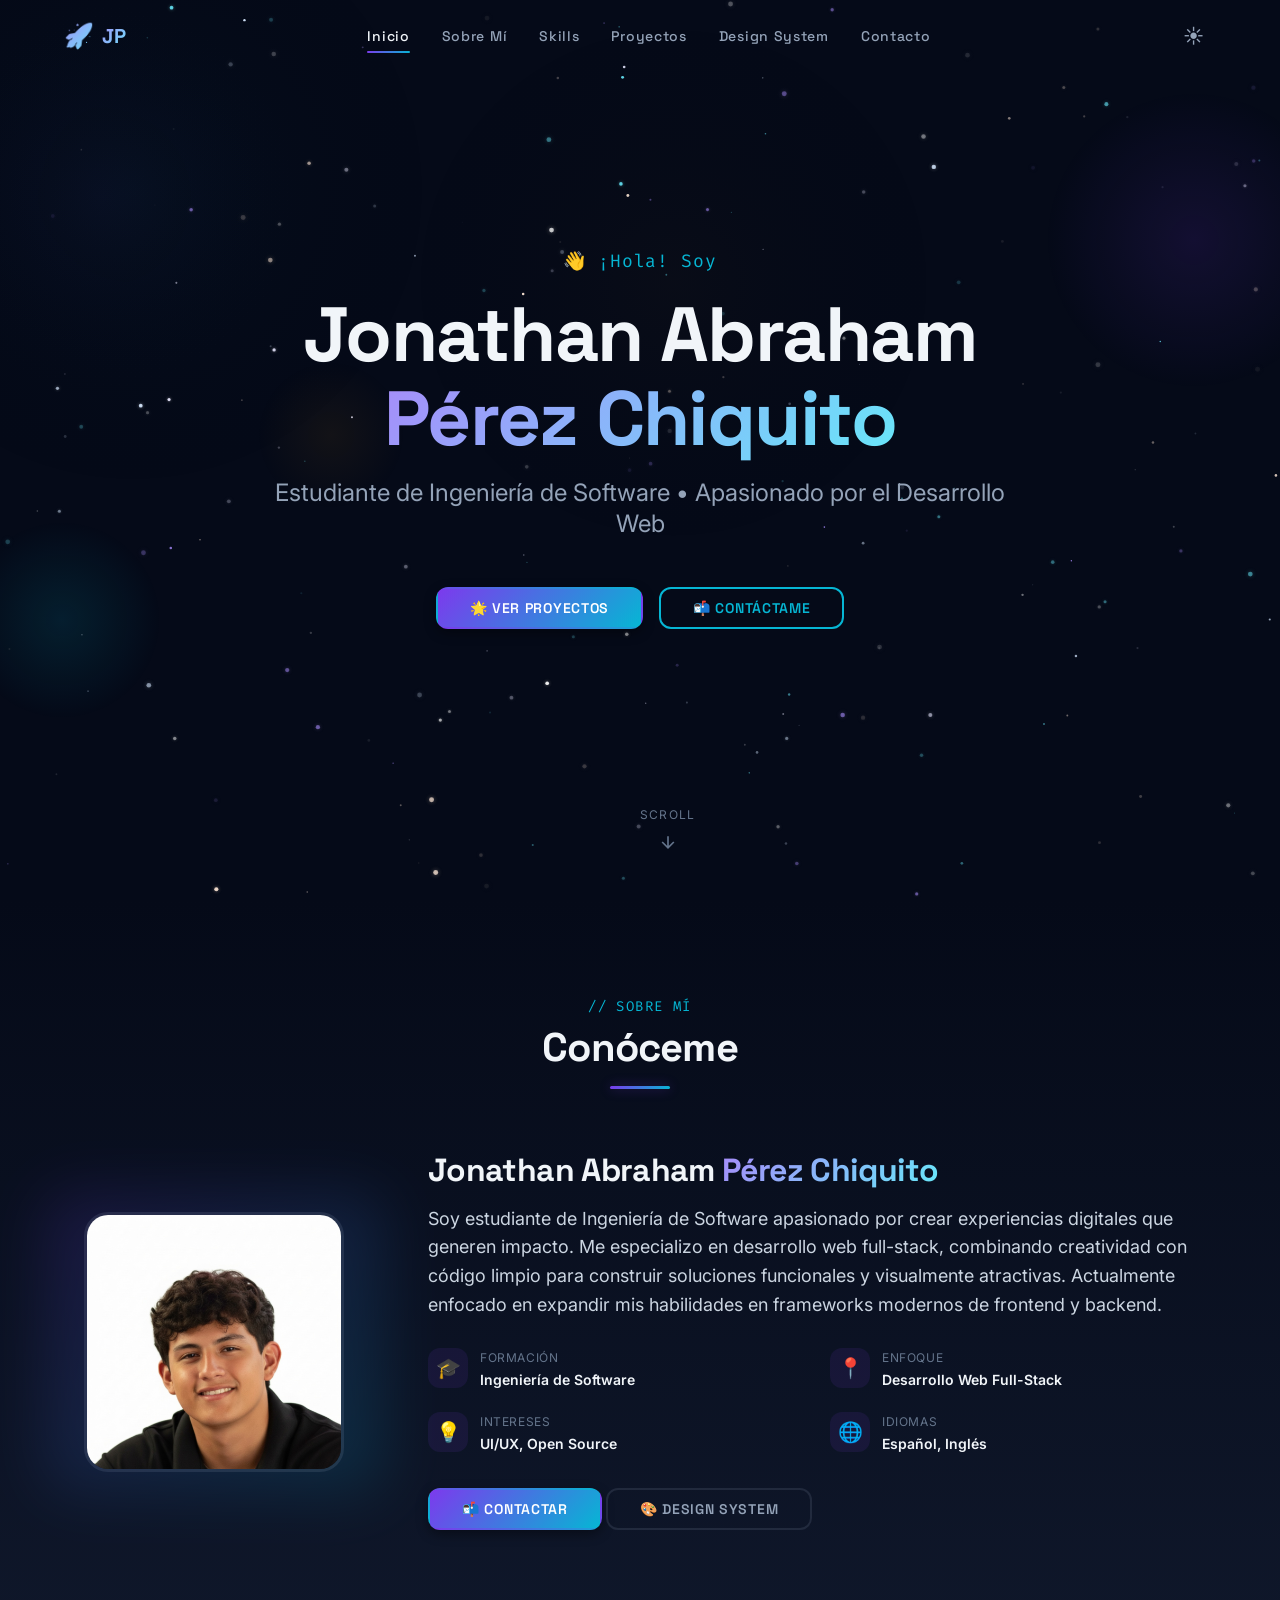
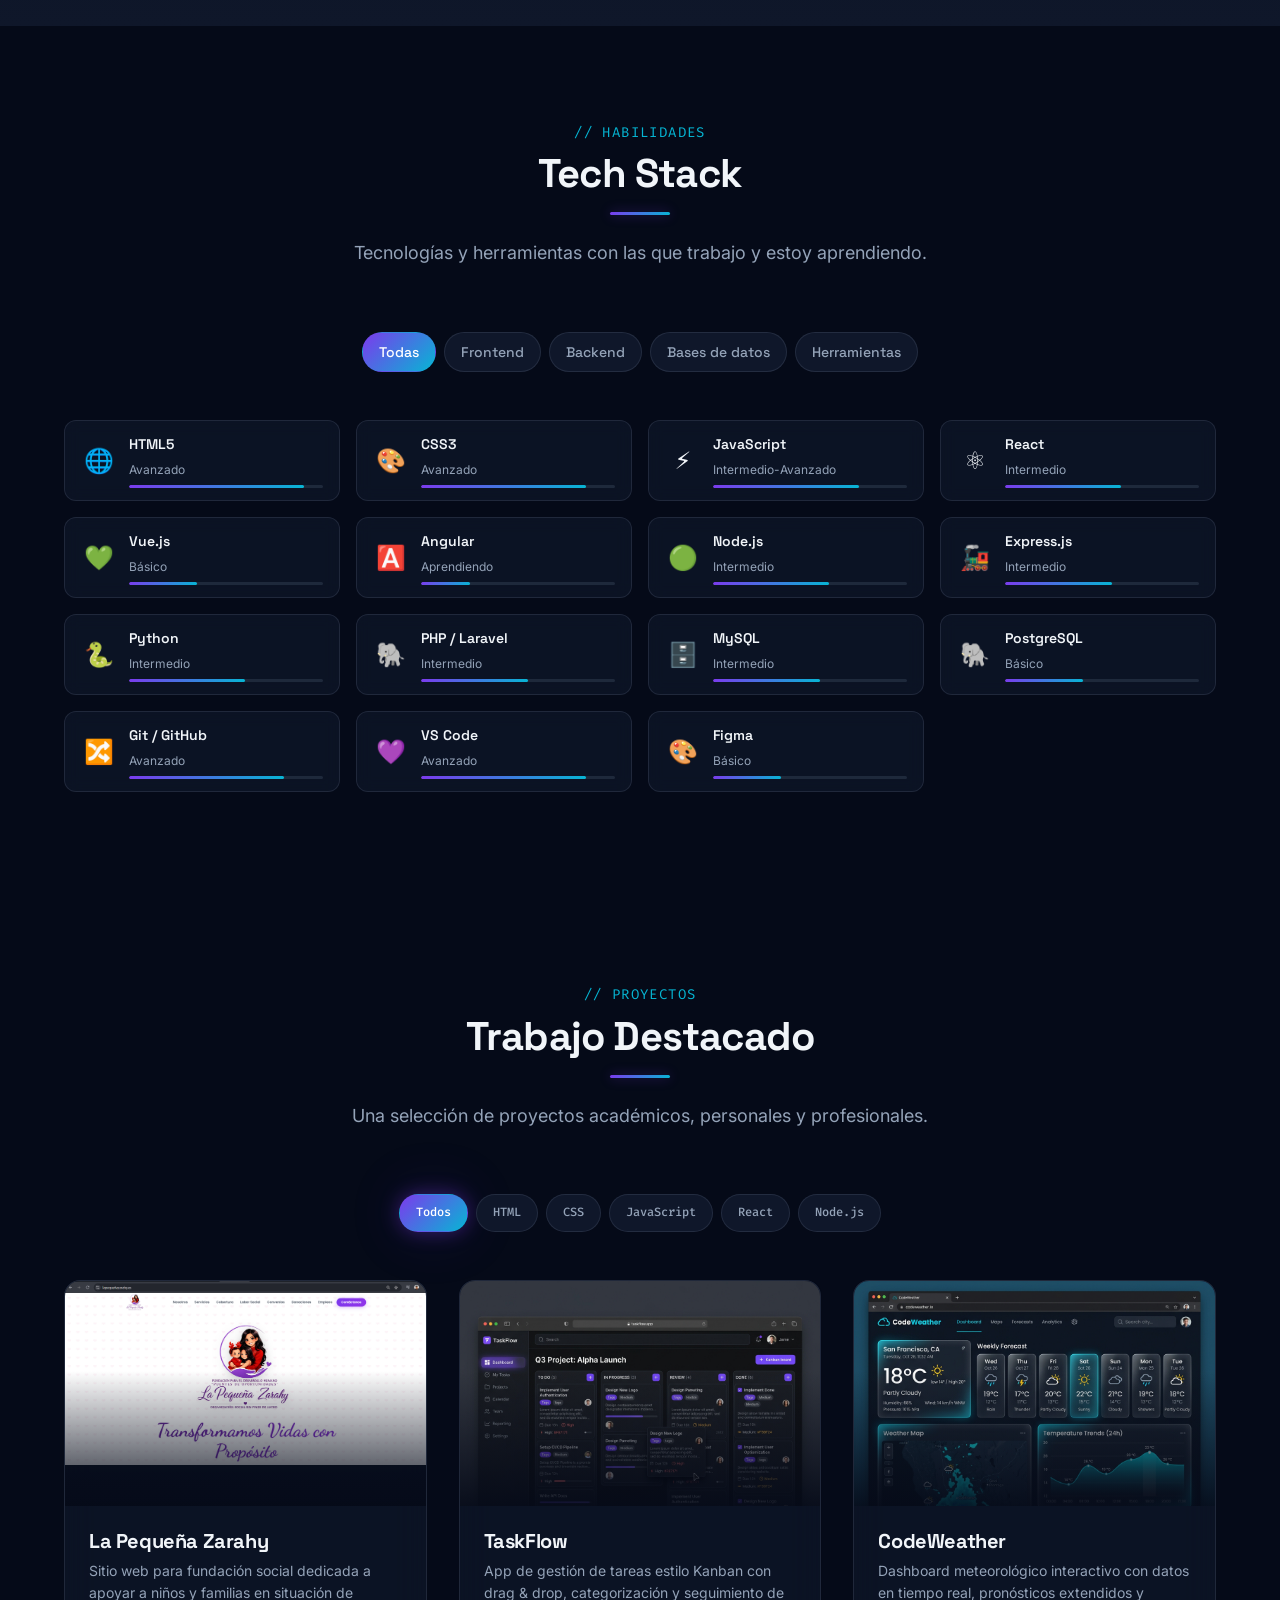
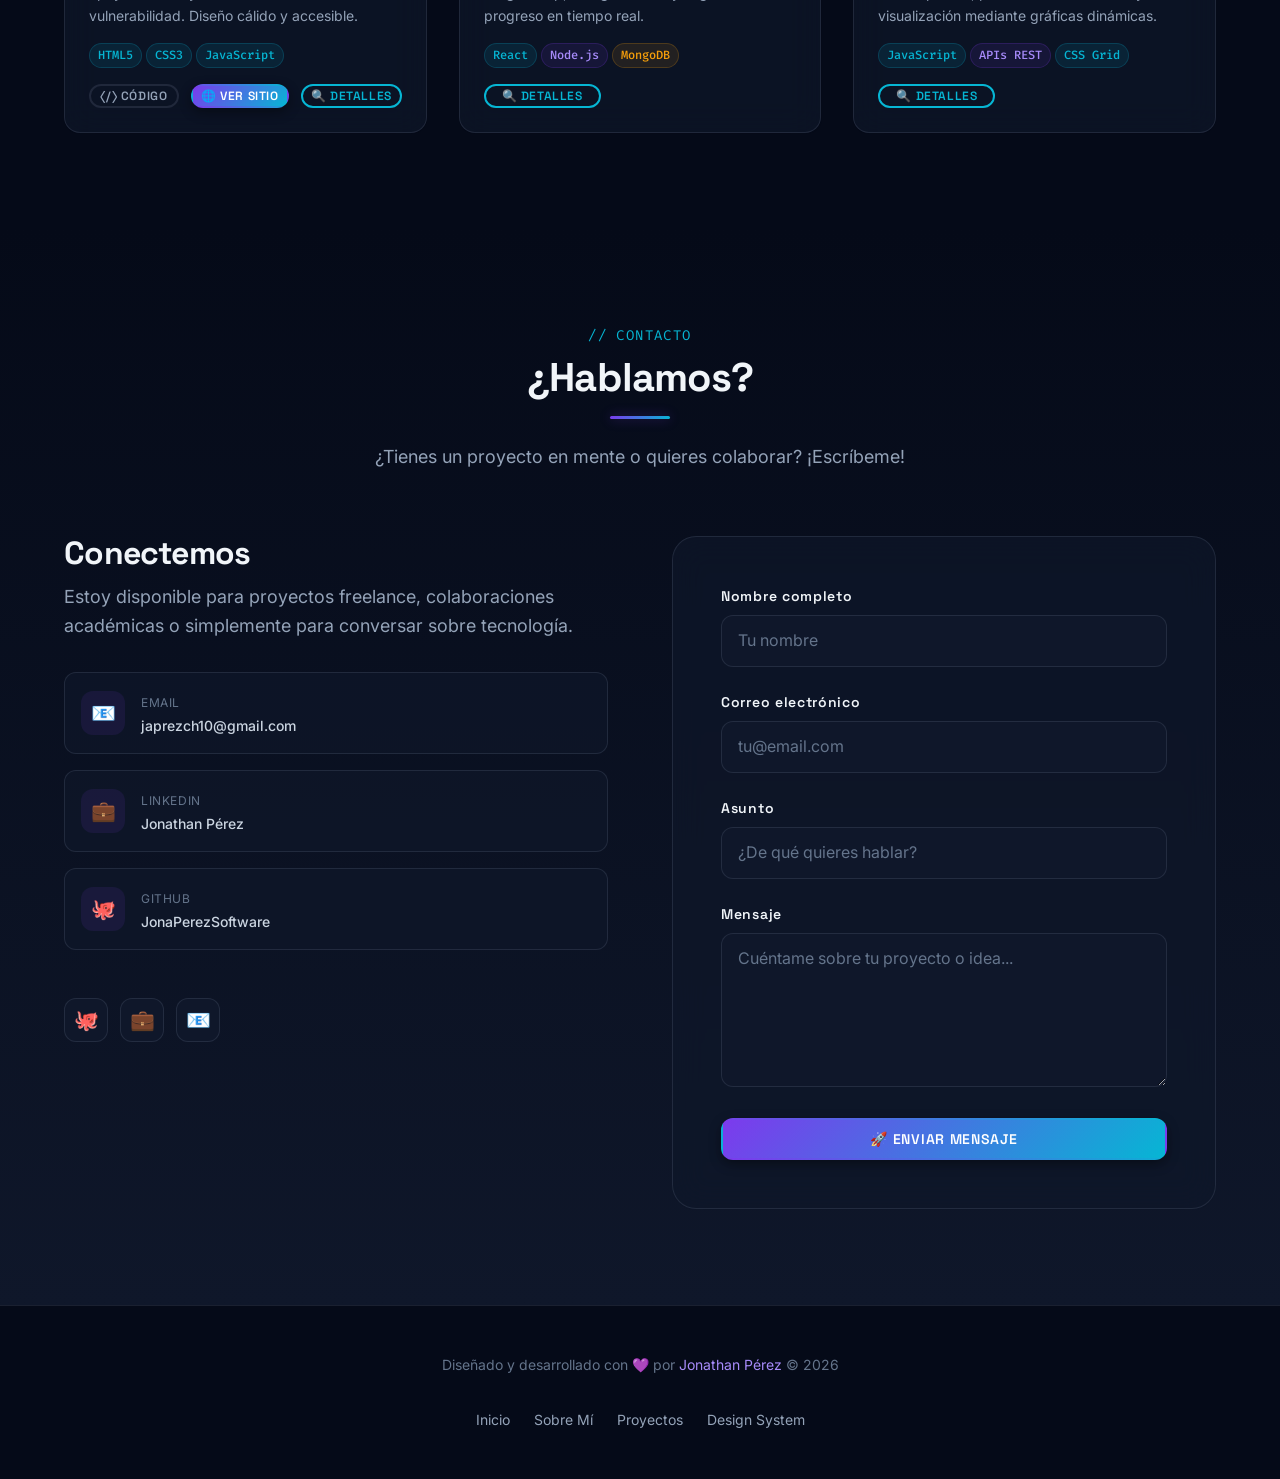
==== index.html @ 9bb1361e "Version 1.0" ====
<!DOCTYPE html>
<html lang="es" data-theme="dark">

<head>
  <meta charset="UTF-8">
  <meta name="viewport" content="width=device-width, initial-scale=1.0">
  <meta name="description"
    content="Portafolio de Jonathan Abraham Pérez Chiquito — Estudiante de Ingeniería de Software. Desarrollo web, proyectos y habilidades técnicas.">
  <meta name="author" content="Jonathan Abraham Pérez Chiquito">
  <meta name="theme-color" content="#050A18">

  <title>Jonathan Pérez | Portafolio — Software Engineering</title>

  <!-- Google Fonts -->
  <link rel="preconnect" href="https://fonts.googleapis.com">
  <link rel="preconnect" href="https://fonts.gstatic.com" crossorigin>
  <link
    href="https://fonts.googleapis.com/css2?family=Inter:wght@400;500;600;700&family=Space+Grotesk:wght@400;500;600;700&family=Fira+Code:wght@400;500&display=swap"
    rel="stylesheet">

  <!-- CSS -->
  <link rel="stylesheet" href="css/variables.css">
  <link rel="stylesheet" href="css/base.css">
  <link rel="stylesheet" href="css/layout.css">
  <link rel="stylesheet" href="css/components.css">
  <link rel="stylesheet" href="css/sections.css">
  <link rel="stylesheet" href="css/animations.css">
  <link rel="stylesheet" href="css/responsive.css">
</head>

<body>

  <!-- ═══════════════════════════════════════════
       STARFIELD CANVAS (Background)
       ═══════════════════════════════════════════ -->
  <canvas id="stars-canvas" aria-hidden="true"
    style="position:fixed;inset:0;z-index:-1;width:100%;height:100%;pointer-events:none;"></canvas>

  <!-- ═══════════════════════════════════════════
       NAVBAR
       ═══════════════════════════════════════════ -->
  <header class="navbar" id="navbar">
    <div class="navbar__container">
      <a href="#inicio" class="navbar__logo" aria-label="Inicio">
        <span class="navbar__logo-icon">🚀</span>
        <span>JP</span>
      </a>

      <nav aria-label="Navegación principal">
        <ul class="navbar__menu" id="nav-menu" role="menubar">
          <li role="none"><a href="#inicio" class="navbar__link active" role="menuitem">Inicio</a></li>
          <li role="none"><a href="#sobre-mi" class="navbar__link" role="menuitem">Sobre Mí</a></li>
          <li role="none"><a href="#habilidades" class="navbar__link" role="menuitem">Skills</a></li>
          <li role="none"><a href="#proyectos" class="navbar__link" role="menuitem">Proyectos</a></li>
          <li role="none"><a href="design-system.html" class="navbar__link" role="menuitem">Design System</a></li>
          <li role="none"><a href="#contacto" class="navbar__link" role="menuitem">Contacto</a></li>
        </ul>
      </nav>

      <div class="navbar__actions">
        <button class="navbar__theme-toggle" id="theme-toggle" aria-label="Cambiar tema">
          <span class="theme-icon">☀️</span>
        </button>
        <button class="navbar__hamburger" id="hamburger-btn" aria-label="Abrir menú" aria-expanded="false"
          aria-controls="nav-menu">
          <span class="navbar__hamburger-line"></span>
          <span class="navbar__hamburger-line"></span>
          <span class="navbar__hamburger-line"></span>
        </button>
      </div>
    </div>
    <!-- Mobile overlay -->
    <div class="navbar__overlay" id="nav-overlay" aria-hidden="true"></div>
  </header>

  <!-- ═══════════════════════════════════════════
       MAIN CONTENT
       ═══════════════════════════════════════════ -->
  <main>

    <!-- ──────────────────────────────────────────
         HERO / INICIO
         ────────────────────────────────────────── -->
    <section id="inicio" class="hero section">
      <!-- Floating particles -->
      <div class="hero__particles" aria-hidden="true">
        <div class="hero__particle hero__particle--1"></div>
        <div class="hero__particle hero__particle--2"></div>
        <div class="hero__particle hero__particle--3"></div>
      </div>

      <div class="hero__content">
        <p class="hero__greeting">👋 ¡Hola! Soy</p>
        <h1 class="hero__name">
          Jonathan Abraham<br>
          <span class="text-gradient">Pérez Chiquito</span>
        </h1>
        <p class="hero__title">Estudiante de Ingeniería de Software &bull; Apasionado por el Desarrollo Web</p>
        <div class="hero__cta">
          <a href="#proyectos" class="btn btn--primary">🌟 Ver Proyectos</a>
          <a href="#contacto" class="btn btn--secondary">📬 Contáctame</a>
        </div>
      </div>

      <div class="hero__scroll-indicator" aria-hidden="true">
        <span>Scroll</span>
        <svg viewBox="0 0 24 24" fill="none" stroke="currentColor" stroke-width="2">
          <path d="M12 5v14M5 12l7 7 7-7" />
        </svg>
      </div>
    </section>

    <!-- ──────────────────────────────────────────
         SOBRE MÍ
         ────────────────────────────────────────── -->
    <section id="sobre-mi" class="section about">
      <div class="container">
        <div class="section__header animate-on-scroll">
          <span class="section__subtitle">// Sobre Mí</span>
          <h2 class="section__title">Conóceme</h2>
          <div class="section__divider"></div>
        </div>

        <div class="about__grid">
          <div class="about__avatar-wrapper animate-on-scroll animate-left">
            <div class="about__avatar-glow" aria-hidden="true"></div>
            <figure>
              <img src="assets/images/avatar.jpg" alt="Fotografía de Jonathan Abraham Pérez Chiquito"
                class="about__avatar" width="260" height="260" loading="lazy">
            </figure>
          </div>

          <div class="about__text animate-on-scroll animate-right">
            <h3>Jonathan Abraham <span class="text-gradient">Pérez Chiquito</span></h3>
            <p class="about__bio">
              Soy estudiante de Ingeniería de Software apasionado por crear experiencias digitales que generen impacto.
              Me especializo en desarrollo web full-stack, combinando creatividad con código limpio para construir
              soluciones funcionales y visualmente atractivas.
              Actualmente enfocado en expandir mis habilidades en frameworks modernos de frontend y backend.
            </p>

            <div class="about__details">
              <div class="about__detail">
                <div class="about__detail-icon" aria-hidden="true">🎓</div>
                <div>
                  <span class="about__detail-label">Formación</span>
                  <p class="about__detail-value">Ingeniería de Software</p>
                </div>
              </div>
              <div class="about__detail">
                <div class="about__detail-icon" aria-hidden="true">📍</div>
                <div>
                  <span class="about__detail-label">Enfoque</span>
                  <p class="about__detail-value">Desarrollo Web Full-Stack</p>
                </div>
              </div>
              <div class="about__detail">
                <div class="about__detail-icon" aria-hidden="true">💡</div>
                <div>
                  <span class="about__detail-label">Intereses</span>
                  <p class="about__detail-value">UI/UX, Open Source</p>
                </div>
              </div>
              <div class="about__detail">
                <div class="about__detail-icon" aria-hidden="true">🌐</div>
                <div>
                  <span class="about__detail-label">Idiomas</span>
                  <p class="about__detail-value">Español, Inglés</p>
                </div>
              </div>
            </div>

            <div class="about__cta">
              <a href="#contacto" class="btn btn--primary">📬 Contactar</a>
              <a href="design-system.html" class="btn btn--ghost">🎨 Design System</a>
            </div>
          </div>
        </div>
      </div>
    </section>

    <!-- ──────────────────────────────────────────
         HABILIDADES / SKILLS
         ────────────────────────────────────────── -->
    <section id="habilidades" class="section">
      <div class="container">
        <div class="section__header animate-on-scroll">
          <span class="section__subtitle">// Habilidades</span>
          <h2 class="section__title">Tech Stack</h2>
          <div class="section__divider"></div>
          <p class="section__description">Tecnologías y herramientas con las que trabajo y estoy aprendiendo.</p>
        </div>

        <!-- Category filters -->
        <div class="skills__categories animate-on-scroll" role="tablist" aria-label="Filtrar habilidades por categoría">
          <button class="skills__category-btn active" data-category="all" role="tab" aria-selected="true">Todas</button>
          <button class="skills__category-btn" data-category="frontend" role="tab"
            aria-selected="false">Frontend</button>
          <button class="skills__category-btn" data-category="backend" role="tab" aria-selected="false">Backend</button>
          <button class="skills__category-btn" data-category="database" role="tab" aria-selected="false">Bases de
            datos</button>
          <button class="skills__category-btn" data-category="tools" role="tab"
            aria-selected="false">Herramientas</button>
        </div>

        <div class="skills__grid stagger-children" id="skills-grid">
          <!-- Frontend -->
          <div class="skill-badge animate-on-scroll" data-category="frontend">
            <div class="skill-badge__icon" aria-hidden="true">🌐</div>
            <div class="skill-badge__info">
              <p class="skill-badge__name">HTML5</p>
              <span class="skill-badge__level">Avanzado</span>
              <div class="skill-badge__bar">
                <div class="skill-badge__bar-fill" data-level="90"></div>
              </div>
            </div>
          </div>

          <div class="skill-badge animate-on-scroll" data-category="frontend">
            <div class="skill-badge__icon" aria-hidden="true">🎨</div>
            <div class="skill-badge__info">
              <p class="skill-badge__name">CSS3</p>
              <span class="skill-badge__level">Avanzado</span>
              <div class="skill-badge__bar">
                <div class="skill-badge__bar-fill" data-level="85"></div>
              </div>
            </div>
          </div>

          <div class="skill-badge animate-on-scroll" data-category="frontend">
            <div class="skill-badge__icon" aria-hidden="true">⚡</div>
            <div class="skill-badge__info">
              <p class="skill-badge__name">JavaScript</p>
              <span class="skill-badge__level">Intermedio-Avanzado</span>
              <div class="skill-badge__bar">
                <div class="skill-badge__bar-fill" data-level="75"></div>
              </div>
            </div>
          </div>

          <div class="skill-badge animate-on-scroll" data-category="frontend">
            <div class="skill-badge__icon" aria-hidden="true">⚛️</div>
            <div class="skill-badge__info">
              <p class="skill-badge__name">React</p>
              <span class="skill-badge__level">Intermedio</span>
              <div class="skill-badge__bar">
                <div class="skill-badge__bar-fill" data-level="60"></div>
              </div>
            </div>
          </div>

          <div class="skill-badge animate-on-scroll" data-category="frontend">
            <div class="skill-badge__icon" aria-hidden="true">💚</div>
            <div class="skill-badge__info">
              <p class="skill-badge__name">Vue.js</p>
              <span class="skill-badge__level">Básico</span>
              <div class="skill-badge__bar">
                <div class="skill-badge__bar-fill" data-level="35"></div>
              </div>
            </div>
          </div>

          <div class="skill-badge animate-on-scroll" data-category="frontend">
            <div class="skill-badge__icon" aria-hidden="true">🅰️</div>
            <div class="skill-badge__info">
              <p class="skill-badge__name">Angular</p>
              <span class="skill-badge__level">Aprendiendo</span>
              <div class="skill-badge__bar">
                <div class="skill-badge__bar-fill" data-level="25"></div>
              </div>
            </div>
          </div>

          <!-- Backend -->
          <div class="skill-badge animate-on-scroll" data-category="backend">
            <div class="skill-badge__icon" aria-hidden="true">🟢</div>
            <div class="skill-badge__info">
              <p class="skill-badge__name">Node.js</p>
              <span class="skill-badge__level">Intermedio</span>
              <div class="skill-badge__bar">
                <div class="skill-badge__bar-fill" data-level="60"></div>
              </div>
            </div>
          </div>

          <div class="skill-badge animate-on-scroll" data-category="backend">
            <div class="skill-badge__icon" aria-hidden="true">🚂</div>
            <div class="skill-badge__info">
              <p class="skill-badge__name">Express.js</p>
              <span class="skill-badge__level">Intermedio</span>
              <div class="skill-badge__bar">
                <div class="skill-badge__bar-fill" data-level="55"></div>
              </div>
            </div>
          </div>

          <div class="skill-badge animate-on-scroll" data-category="backend">
            <div class="skill-badge__icon" aria-hidden="true">🐍</div>
            <div class="skill-badge__info">
              <p class="skill-badge__name">Python</p>
              <span class="skill-badge__level">Intermedio</span>
              <div class="skill-badge__bar">
                <div class="skill-badge__bar-fill" data-level="60"></div>
              </div>
            </div>
          </div>

          <div class="skill-badge animate-on-scroll" data-category="backend">
            <div class="skill-badge__icon" aria-hidden="true">🐘</div>
            <div class="skill-badge__info">
              <p class="skill-badge__name">PHP / Laravel</p>
              <span class="skill-badge__level">Intermedio</span>
              <div class="skill-badge__bar">
                <div class="skill-badge__bar-fill" data-level="55"></div>
              </div>
            </div>
          </div>

          <!-- Bases de datos -->
          <div class="skill-badge animate-on-scroll" data-category="database">
            <div class="skill-badge__icon" aria-hidden="true">🗄️</div>
            <div class="skill-badge__info">
              <p class="skill-badge__name">MySQL</p>
              <span class="skill-badge__level">Intermedio</span>
              <div class="skill-badge__bar">
                <div class="skill-badge__bar-fill" data-level="55"></div>
              </div>
            </div>
          </div>

          <div class="skill-badge animate-on-scroll" data-category="database">
            <div class="skill-badge__icon" aria-hidden="true">🐘</div>
            <div class="skill-badge__info">
              <p class="skill-badge__name">PostgreSQL</p>
              <span class="skill-badge__level">Básico</span>
              <div class="skill-badge__bar">
                <div class="skill-badge__bar-fill" data-level="40"></div>
              </div>
            </div>
          </div>

          <!-- Herramientas -->
          <div class="skill-badge animate-on-scroll" data-category="tools">
            <div class="skill-badge__icon" aria-hidden="true">🔀</div>
            <div class="skill-badge__info">
              <p class="skill-badge__name">Git / GitHub</p>
              <span class="skill-badge__level">Avanzado</span>
              <div class="skill-badge__bar">
                <div class="skill-badge__bar-fill" data-level="80"></div>
              </div>
            </div>
          </div>

          <div class="skill-badge animate-on-scroll" data-category="tools">
            <div class="skill-badge__icon" aria-hidden="true">💜</div>
            <div class="skill-badge__info">
              <p class="skill-badge__name">VS Code</p>
              <span class="skill-badge__level">Avanzado</span>
              <div class="skill-badge__bar">
                <div class="skill-badge__bar-fill" data-level="85"></div>
              </div>
            </div>
          </div>

          <div class="skill-badge animate-on-scroll" data-category="tools">
            <div class="skill-badge__icon" aria-hidden="true">🎨</div>
            <div class="skill-badge__info">
              <p class="skill-badge__name">Figma</p>
              <span class="skill-badge__level">Básico</span>
              <div class="skill-badge__bar">
                <div class="skill-badge__bar-fill" data-level="35"></div>
              </div>
            </div>
          </div>
        </div>
      </div>
    </section>

    <!-- ──────────────────────────────────────────
         PROYECTOS
         ────────────────────────────────────────── -->
    <section id="proyectos" class="section">
      <div class="container">
        <div class="section__header animate-on-scroll">
          <span class="section__subtitle">// Proyectos</span>
          <h2 class="section__title">Trabajo Destacado</h2>
          <div class="section__divider"></div>
          <p class="section__description">Una selección de proyectos académicos, personales y profesionales.</p>
        </div>

        <!-- Filter bar -->
        <div class="filter-bar animate-on-scroll" role="toolbar" aria-label="Filtrar proyectos">
          <button class="filter-btn active" data-filter="all">Todos</button>
          <button class="filter-btn" data-filter="html">HTML</button>
          <button class="filter-btn" data-filter="css">CSS</button>
          <button class="filter-btn" data-filter="javascript">JavaScript</button>
          <button class="filter-btn" data-filter="react">React</button>
          <button class="filter-btn" data-filter="node">Node.js</button>
        </div>

        <!-- Projects Grid -->
        <div class="projects__grid">

          <!-- Project 1: La Pequeña Zarahy -->
          <article class="card card-project animate-on-scroll" data-technologies="html,css,javascript">
            <div class="card-project__image-wrapper">
              <figure>
                <img src="assets/images/project-zarahy.png"
                  alt="Captura del sitio web La Pequeña Zarahy, fundación social" class="card-project__image"
                  loading="lazy" width="600" height="375">
                <div class="card-project__overlay" aria-hidden="true"></div>
              </figure>
            </div>
            <div class="card-project__body">
              <h3 class="card-project__title">La Pequeña Zarahy</h3>
              <p class="card-project__description">Sitio web para fundación social dedicada a apoyar a niños y familias
                en situación de vulnerabilidad. Diseño cálido y accesible.</p>
              <div class="card-project__tags">
                <span class="tag">HTML5</span>
                <span class="tag">CSS3</span>
                <span class="tag">JavaScript</span>
              </div>
              <div class="card-project__actions">
                <a href="https://github.com/JonaPerezSoftware/la-pequena-zarahy" target="_blank"
                  rel="noopener noreferrer" class="btn btn--ghost btn--sm">⟨/⟩ Código</a>
                <a href="https://xn--lapequeazarahy-wnb.es/" target="_blank" rel="noopener noreferrer"
                  class="btn btn--primary btn--sm">🌐 Ver Sitio</a>
                <button class="btn btn--secondary btn--sm" data-modal-trigger="zarahy">🔍 Detalles</button>
              </div>
            </div>
          </article>

          <!-- Project 2: TaskFlow -->
          <article class="card card-project animate-on-scroll" data-technologies="react,node,javascript,css">
            <div class="card-project__image-wrapper">
              <figure>
                <img src="assets/images/project-taskflow.png"
                  alt="Captura de la aplicación TaskFlow, gestor de tareas tipo Kanban" class="card-project__image"
                  loading="lazy" width="600" height="375">
                <div class="card-project__overlay" aria-hidden="true"></div>
              </figure>
            </div>
            <div class="card-project__body">
              <h3 class="card-project__title">TaskFlow</h3>
              <p class="card-project__description">App de gestión de tareas estilo Kanban con drag & drop,
                categorización y seguimiento de progreso en tiempo real.</p>
              <div class="card-project__tags">
                <span class="tag">React</span>
                <span class="tag tag--primary">Node.js</span>
                <span class="tag tag--accent">MongoDB</span>
              </div>
              <div class="card-project__actions">
                <button class="btn btn--secondary btn--sm" data-modal-trigger="taskflow">🔍 Detalles</button>
              </div>
            </div>
          </article>

          <!-- Project 3: CodeWeather -->
          <article class="card card-project animate-on-scroll" data-technologies="javascript,css">
            <div class="card-project__image-wrapper">
              <figure>
                <img src="assets/images/project-codeweather.png"
                  alt="Captura de CodeWeather, dashboard meteorológico interactivo" class="card-project__image"
                  loading="lazy" width="600" height="375">
                <div class="card-project__overlay" aria-hidden="true"></div>
              </figure>
            </div>
            <div class="card-project__body">
              <h3 class="card-project__title">CodeWeather</h3>
              <p class="card-project__description">Dashboard meteorológico interactivo con datos en tiempo real,
                pronósticos extendidos y visualización mediante gráficas dinámicas.</p>
              <div class="card-project__tags">
                <span class="tag">JavaScript</span>
                <span class="tag tag--primary">APIs REST</span>
                <span class="tag">CSS Grid</span>
              </div>
              <div class="card-project__actions">
                <button class="btn btn--secondary btn--sm" data-modal-trigger="codeweather">🔍 Detalles</button>
              </div>
            </div>
          </article>

        </div>
      </div>
    </section>

    <!-- ──────────────────────────────────────────
         CONTACTO
         ────────────────────────────────────────── -->
    <section id="contacto" class="section contact">
      <div class="container">
        <div class="section__header animate-on-scroll">
          <span class="section__subtitle">// Contacto</span>
          <h2 class="section__title">¿Hablamos?</h2>
          <div class="section__divider"></div>
          <p class="section__description">¿Tienes un proyecto en mente o quieres colaborar? ¡Escríbeme!</p>
        </div>

        <div class="contact__grid">
          <!-- Contact Info -->
          <aside class="contact__info animate-on-scroll animate-left">
            <div>
              <h3>Conectemos</h3>
              <p class="contact__info-text">
                Estoy disponible para proyectos freelance, colaboraciones académicas o simplemente para conversar sobre
                tecnología.
              </p>
            </div>

            <div class="contact__methods">
              <a href="mailto:japrezch10@gmail.com" class="contact__method">
                <div class="contact__method-icon" aria-hidden="true">📧</div>
                <div>
                  <span class="contact__method-label">Email</span>
                  <p class="contact__method-value">japrezch10@gmail.com</p>
                </div>
              </a>

              <a href="https://www.linkedin.com/in/jonathan-p%C3%A9rez-7415aa2b0" target="_blank"
                rel="noopener noreferrer" class="contact__method">
                <div class="contact__method-icon" aria-hidden="true">💼</div>
                <div>
                  <span class="contact__method-label">LinkedIn</span>
                  <p class="contact__method-value">Jonathan Pérez</p>
                </div>
              </a>

              <a href="https://github.com/JonaPerezSoftware" target="_blank" rel="noopener noreferrer"
                class="contact__method">
                <div class="contact__method-icon" aria-hidden="true">🐙</div>
                <div>
                  <span class="contact__method-label">GitHub</span>
                  <p class="contact__method-value">JonaPerezSoftware</p>
                </div>
              </a>
            </div>

            <div class="contact__socials">
              <a href="https://github.com/JonaPerezSoftware" target="_blank" rel="noopener noreferrer"
                class="contact__social-link" aria-label="GitHub">🐙</a>
              <a href="https://www.linkedin.com/in/jonathan-p%C3%A9rez-7415aa2b0" target="_blank"
                rel="noopener noreferrer" class="contact__social-link" aria-label="LinkedIn">💼</a>
              <a href="mailto:japrezch10@gmail.com" class="contact__social-link" aria-label="Email">📧</a>
            </div>
          </aside>

          <!-- Contact Form -->
          <div class="contact__form-wrapper animate-on-scroll animate-right">
            <form id="contact-form" novalidate>
              <div class="form-group">
                <label for="contact-name" class="form-label">Nombre completo</label>
                <input type="text" id="contact-name" name="name" class="form-input" placeholder="Tu nombre"
                  autocomplete="name" required>
                <p class="form-error" aria-live="polite"></p>
              </div>

              <div class="form-group">
                <label for="contact-email" class="form-label">Correo electrónico</label>
                <input type="email" id="contact-email" name="email" class="form-input" placeholder="tu@email.com"
                  autocomplete="email" required>
                <p class="form-error" aria-live="polite"></p>
              </div>

              <div class="form-group">
                <label for="contact-subject" class="form-label">Asunto</label>
                <input type="text" id="contact-subject" name="subject" class="form-input"
                  placeholder="¿De qué quieres hablar?" required>
                <p class="form-error" aria-live="polite"></p>
              </div>

              <div class="form-group">
                <label for="contact-message" class="form-label">Mensaje</label>
                <textarea id="contact-message" name="message" class="form-textarea"
                  placeholder="Cuéntame sobre tu proyecto o idea..." rows="5" required></textarea>
                <p class="form-error" aria-live="polite"></p>
              </div>

              <button type="submit" class="btn btn--primary" style="width:100%">🚀 Enviar Mensaje</button>
            </form>

            <div class="contact__form-success" id="form-success">
              <div class="contact__form-success-icon" aria-hidden="true">✅</div>
              <h3>¡Mensaje enviado!</h3>
              <p class="text-muted">Gracias por escribirme. Te responderé lo antes posible.</p>
            </div>
          </div>
        </div>
      </div>
    </section>

  </main>

  <!-- ═══════════════════════════════════════════
       FOOTER
       ═══════════════════════════════════════════ -->
  <footer class="footer">
    <div class="container footer__content">
      <p class="footer__text">
        Diseñado y desarrollado con 💜 por <a href="#inicio">Jonathan Pérez</a> &copy; 2026
      </p>
      <nav class="footer__links" aria-label="Enlaces del pie de página">
        <a href="#inicio" class="footer__link">Inicio</a>
        <a href="#sobre-mi" class="footer__link">Sobre Mí</a>
        <a href="#proyectos" class="footer__link">Proyectos</a>
        <a href="design-system.html" class="footer__link">Design System</a>
      </nav>
    </div>
  </footer>

  <!-- ═══════════════════════════════════════════
       SCROLL TO TOP
       ═══════════════════════════════════════════ -->
  <button class="scroll-top" id="scroll-top-btn" aria-label="Volver al inicio">↑</button>

  <!-- ═══════════════════════════════════════════
       PROJECT MODAL
       ═══════════════════════════════════════════ -->
  <div class="modal-backdrop" id="modal-backdrop" aria-hidden="true"></div>
  <div class="modal" id="project-modal" role="dialog" aria-modal="true" aria-labelledby="modal-title">
    <div class="modal__header">
      <h3 class="modal__title" id="modal-title">Nombre del Proyecto</h3>
      <button class="modal__close" id="modal-close" aria-label="Cerrar modal">&times;</button>
    </div>
    <div class="modal__body">
      <img src="" alt="" class="modal__image" loading="lazy">
      <h4>Descripción</h4>
      <p class="modal__description"></p>
      <h4 style="margin-top:var(--space-lg)">Problema que resuelve</h4>
      <p class="modal__problem"></p>
      <h4 style="margin-top:var(--space-lg)">Tecnologías</h4>
      <div class="modal__tags" style="display:flex;flex-wrap:wrap;gap:var(--space-xs);margin-top:var(--space-xs)"></div>
    </div>
    <div class="modal__footer">
      <a href="#" target="_blank" rel="noopener noreferrer" class="btn btn--ghost btn--sm modal__repo-link">⟨/⟩
        Repositorio</a>
      <a href="#" target="_blank" rel="noopener noreferrer" class="btn btn--primary btn--sm modal__live-link">🌐 Ver en
        Vivo</a>
    </div>
  </div>

  <!-- ═══════════════════════════════════════════
       SCRIPTS
       ═══════════════════════════════════════════ -->
  <script src="js/stars.js"></script>
  <script src="js/theme.js"></script>
  <script src="js/navigation.js"></script>
  <script src="js/filters.js"></script>
  <script src="js/modal.js"></script>
  <script src="js/form.js"></script>
  <script src="js/animations.js"></script>
  <script src="js/main.js"></script>

</body>

</html>
---- css/variables.css ----
/* ============================================
   DESIGN TOKENS — CSS Custom Properties
   Portfolio: Jonathan Abraham Pérez Chiquito
   Theme: Cosmic Universe / Galaxy
   ============================================ */

:root {
  /* ── Primary Colors ── */
  --color-primary: #7C3AED;
  --color-primary-light: #A78BFA;
  --color-primary-dark: #5B21B6;
  --color-primary-glow: rgba(124, 58, 237, 0.4);

  /* ── Secondary Colors ── */
  --color-secondary: #06B6D4;
  --color-secondary-light: #67E8F9;
  --color-secondary-dark: #0891B2;
  --color-secondary-glow: rgba(6, 182, 212, 0.4);

  /* ── Accent Colors ── */
  --color-accent: #F59E0B;
  --color-accent-light: #FCD34D;
  --color-accent-dark: #D97706;

  /* ── Status Colors ── */
  --color-success: #10B981;
  --color-error: #EF4444;
  --color-warning: #F59E0B;

  /* ── Background Colors ── */
  --color-bg-deep: #050A18;
  --color-bg-body: #0B1120;
  --color-bg-surface: #0F172A;
  --color-bg-surface-hover: #1E293B;
  --color-bg-glass: rgba(15, 23, 42, 0.7);
  --color-bg-glass-light: rgba(15, 23, 42, 0.4);

  /* ── Text Colors ── */
  --color-text: #F1F5F9;
  --color-text-secondary: #CBD5E1;
  --color-text-muted: #94A3B8;
  --color-text-dim: #64748B;

  /* ── Border Colors ── */
  --color-border: rgba(148, 163, 184, 0.15);
  --color-border-hover: rgba(124, 58, 237, 0.4);
  --color-border-glow: rgba(6, 182, 212, 0.3);

  /* ── Gradient Definitions ── */
  --gradient-cosmic: linear-gradient(135deg, #7C3AED 0%, #06B6D4 100%);
  --gradient-nebula: linear-gradient(135deg, #5B21B6 0%, #7C3AED 50%, #06B6D4 100%);
  --gradient-aurora: linear-gradient(135deg, #06B6D4 0%, #7C3AED 50%, #F59E0B 100%);
  --gradient-dark: linear-gradient(180deg, #050A18 0%, #0F172A 100%);
  --gradient-card: linear-gradient(145deg, rgba(124, 58, 237, 0.08) 0%, rgba(6, 182, 212, 0.08) 100%);
  --gradient-text: linear-gradient(135deg, #A78BFA 0%, #67E8F9 100%);

  /* ── Typography ── */
  --font-primary: 'Space Grotesk', 'Inter', system-ui, -apple-system, sans-serif;
  --font-secondary: 'Inter', system-ui, -apple-system, sans-serif;
  --font-mono: 'Fira Code', 'Cascadia Code', 'Consolas', monospace;

  --fs-xs: 0.75rem;      /* 12px */
  --fs-sm: 0.875rem;      /* 14px */
  --fs-base: 1rem;        /* 16px */
  --fs-md: 1.125rem;      /* 18px */
  --fs-lg: 1.25rem;       /* 20px */
  --fs-xl: 1.5rem;        /* 24px */
  --fs-2xl: 2rem;         /* 32px */
  --fs-3xl: 2.5rem;       /* 40px */
  --fs-4xl: 3rem;         /* 48px */
  --fs-5xl: 3.75rem;      /* 60px */
  --fs-hero: clamp(2.5rem, 6vw, 5rem);

  --fw-normal: 400;
  --fw-medium: 500;
  --fw-semibold: 600;
  --fw-bold: 700;

  --lh-tight: 1.1;
  --lh-snug: 1.3;
  --lh-normal: 1.6;
  --lh-relaxed: 1.8;

  --ls-tight: -0.02em;
  --ls-normal: 0;
  --ls-wide: 0.05em;
  --ls-wider: 0.1em;

  /* ── Spacing Scale ── */
  --space-3xs: 0.125rem;  /* 2px  */
  --space-2xs: 0.25rem;   /* 4px  */
  --space-xs: 0.5rem;     /* 8px  */
  --space-sm: 0.75rem;    /* 12px */
  --space-md: 1rem;       /* 16px */
  --space-lg: 1.5rem;     /* 24px */
  --space-xl: 2rem;       /* 32px */
  --space-2xl: 3rem;      /* 48px */
  --space-3xl: 4rem;      /* 64px */
  --space-4xl: 6rem;      /* 96px */
  --space-5xl: 8rem;      /* 128px */

  /* ── Border Radius ── */
  --radius-xs: 0.25rem;   /* 4px  */
  --radius-sm: 0.5rem;    /* 8px  */
  --radius-md: 0.75rem;   /* 12px */
  --radius-lg: 1rem;      /* 16px */
  --radius-xl: 1.5rem;    /* 24px */
  --radius-full: 9999px;

  /* ── Shadows ── */
  --shadow-sm: 0 1px 3px rgba(0, 0, 0, 0.3);
  --shadow-md: 0 4px 12px rgba(0, 0, 0, 0.4);
  --shadow-lg: 0 8px 32px rgba(0, 0, 0, 0.5);
  --shadow-xl: 0 16px 48px rgba(0, 0, 0, 0.6);
  --shadow-card: 0 4px 24px rgba(0, 0, 0, 0.3), 0 0 0 1px var(--color-border);
  --shadow-card-hover: 0 8px 40px rgba(124, 58, 237, 0.2), 0 0 0 1px var(--color-border-hover);
  --shadow-glow-primary: 0 0 20px var(--color-primary-glow), 0 0 60px rgba(124, 58, 237, 0.15);
  --shadow-glow-secondary: 0 0 20px var(--color-secondary-glow), 0 0 60px rgba(6, 182, 212, 0.15);

  /* ── Transitions ── */
  --transition-fast: 150ms ease;
  --transition-base: 250ms ease;
  --transition-slow: 400ms ease;
  --transition-spring: 500ms cubic-bezier(0.34, 1.56, 0.64, 1);

  /* ── Z-index Scale ── */
  --z-behind: -1;
  --z-base: 0;
  --z-above: 10;
  --z-nav: 100;
  --z-modal-backdrop: 200;
  --z-modal: 300;
  --z-tooltip: 400;
  --z-stars: -1;

  /* ── Layout ── */
  --container-max: 1200px;
  --container-narrow: 800px;
  --nav-height: 4.5rem;
  --section-padding: var(--space-4xl) var(--space-lg);
}

/* ── Light Theme Override ── */
[data-theme="light"] {
  --color-bg-deep: #F8FAFF;
  --color-bg-body: #F1F5F9;
  --color-bg-surface: #FFFFFF;
  --color-bg-surface-hover: #F1F5F9;
  --color-bg-glass: rgba(255, 255, 255, 0.8);
  --color-bg-glass-light: rgba(255, 255, 255, 0.5);

  --color-text: #0F172A;
  --color-text-secondary: #334155;
  --color-text-muted: #64748B;
  --color-text-dim: #94A3B8;

  --color-border: rgba(15, 23, 42, 0.1);
  --color-border-hover: rgba(124, 58, 237, 0.3);

  --gradient-card: linear-gradient(145deg, rgba(124, 58, 237, 0.05) 0%, rgba(6, 182, 212, 0.05) 100%);

  --shadow-sm: 0 1px 3px rgba(0, 0, 0, 0.08);
  --shadow-md: 0 4px 12px rgba(0, 0, 0, 0.1);
  --shadow-lg: 0 8px 32px rgba(0, 0, 0, 0.12);
  --shadow-xl: 0 16px 48px rgba(0, 0, 0, 0.15);
  --shadow-card: 0 4px 24px rgba(0, 0, 0, 0.08), 0 0 0 1px var(--color-border);
  --shadow-card-hover: 0 8px 40px rgba(124, 58, 237, 0.12), 0 0 0 1px var(--color-border-hover);
  --shadow-glow-primary: 0 0 20px rgba(124, 58, 237, 0.15);
  --shadow-glow-secondary: 0 0 20px rgba(6, 182, 212, 0.15);
}
---- css/base.css ----
/* ============================================
   BASE STYLES — Reset + Typography
   ============================================ */

/* ── Modern CSS Reset ── */
*,
*::before,
*::after {
  box-sizing: border-box;
  margin: 0;
  padding: 0;
}

html {
  scroll-behavior: smooth;
  scroll-padding-top: var(--nav-height);
  -webkit-text-size-adjust: 100%;
}

body {
  font-family: var(--font-secondary);
  font-size: var(--fs-base);
  font-weight: var(--fw-normal);
  line-height: var(--lh-normal);
  color: var(--color-text);
  background-color: var(--color-bg-deep);
  -webkit-font-smoothing: antialiased;
  -moz-osx-font-smoothing: grayscale;
  overflow-x: hidden;
  min-height: 100vh;
}

/* ── Typography ── */
h1, h2, h3, h4, h5, h6 {
  font-family: var(--font-primary);
  font-weight: var(--fw-bold);
  line-height: var(--lh-tight);
  letter-spacing: var(--ls-tight);
  color: var(--color-text);
}

h1 {
  font-size: var(--fs-hero);
}

h2 {
  font-size: var(--fs-3xl);
  margin-bottom: var(--space-lg);
}

h3 {
  font-size: var(--fs-xl);
  margin-bottom: var(--space-md);
}

h4 {
  font-size: var(--fs-lg);
  margin-bottom: var(--space-sm);
}

h5 {
  font-size: var(--fs-md);
  margin-bottom: var(--space-xs);
}

h6 {
  font-size: var(--fs-base);
  margin-bottom: var(--space-xs);
}

p {
  color: var(--color-text-secondary);
  line-height: var(--lh-normal);
  margin-bottom: var(--space-md);
}

p:last-child {
  margin-bottom: 0;
}

/* ── Links ── */
a {
  color: var(--color-secondary);
  text-decoration: none;
  transition: color var(--transition-base);
}

a:hover,
a:focus-visible {
  color: var(--color-secondary-light);
}

/* ── Lists ── */
ul, ol {
  list-style: none;
}

/* ── Images ── */
img, picture, video, canvas, svg {
  display: block;
  max-width: 100%;
  height: auto;
}

/* ── Form Elements ── */
input, button, textarea, select {
  font: inherit;
  color: inherit;
}

button {
  cursor: pointer;
  border: none;
  background: none;
}

/* ── Misc ── */
hr {
  border: none;
  height: 1px;
  background: var(--color-border);
  margin: var(--space-2xl) 0;
}

::selection {
  background: var(--color-primary);
  color: var(--color-text);
}

:focus-visible {
  outline: 2px solid var(--color-primary);
  outline-offset: 3px;
  border-radius: var(--radius-xs);
}

/* ── Scrollbar (Webkit) ── */
::-webkit-scrollbar {
  width: 8px;
}

::-webkit-scrollbar-track {
  background: var(--color-bg-deep);
}

::-webkit-scrollbar-thumb {
  background: var(--color-bg-surface-hover);
  border-radius: var(--radius-full);
}

::-webkit-scrollbar-thumb:hover {
  background: var(--color-primary);
}

/* ── Utility Classes ── */
.sr-only {
  position: absolute;
  width: 1px;
  height: 1px;
  padding: 0;
  margin: -1px;
  overflow: hidden;
  clip: rect(0, 0, 0, 0);
  white-space: nowrap;
  border-width: 0;
}

.text-gradient {
  background: var(--gradient-text);
  -webkit-background-clip: text;
  -webkit-text-fill-color: transparent;
  background-clip: text;
}

.text-muted {
  color: var(--color-text-muted);
}

.text-center {
  text-align: center;
}
---- css/layout.css ----
/* ============================================
   LAYOUT — Grid, Flexbox, Containers
   ============================================ */

/* ── Container ── */
.container {
  width: 100%;
  max-width: var(--container-max);
  margin-left: auto;
  margin-right: auto;
  padding-left: var(--space-lg);
  padding-right: var(--space-lg);
}

.container--narrow {
  max-width: var(--container-narrow);
}

/* ── Section ── */
.section {
  padding: var(--section-padding);
  position: relative;
}

.section__header {
  text-align: center;
  margin-bottom: var(--space-3xl);
}

.section__subtitle {
  font-family: var(--font-mono);
  font-size: var(--fs-sm);
  color: var(--color-secondary);
  text-transform: uppercase;
  letter-spacing: var(--ls-wider);
  margin-bottom: var(--space-xs);
  display: block;
}

.section__title {
  font-size: var(--fs-3xl);
  margin-bottom: var(--space-md);
}

.section__description {
  font-size: var(--fs-md);
  color: var(--color-text-muted);
  max-width: 600px;
  margin-left: auto;
  margin-right: auto;
}

/* ── Divider with glow ── */
.section__divider {
  width: 60px;
  height: 3px;
  background: var(--gradient-cosmic);
  border-radius: var(--radius-full);
  margin: var(--space-md) auto var(--space-lg);
  box-shadow: 0 0 12px var(--color-primary-glow);
}

/* ── Grid Systems ── */
.grid {
  display: grid;
  gap: var(--space-lg);
}

.grid--2cols {
  grid-template-columns: repeat(2, 1fr);
}

.grid--3cols {
  grid-template-columns: repeat(3, 1fr);
}

.grid--4cols {
  grid-template-columns: repeat(4, 1fr);
}

.grid--auto-fill {
  grid-template-columns: repeat(auto-fill, minmax(280px, 1fr));
}

.grid--auto-fit {
  grid-template-columns: repeat(auto-fit, minmax(250px, 1fr));
}

/* ── Flex Utilities ── */
.flex {
  display: flex;
}

.flex--center {
  display: flex;
  align-items: center;
  justify-content: center;
}

.flex--between {
  display: flex;
  align-items: center;
  justify-content: space-between;
}

.flex--column {
  display: flex;
  flex-direction: column;
}

.flex--wrap {
  display: flex;
  flex-wrap: wrap;
}

.flex--gap-sm {
  gap: var(--space-xs);
}

.flex--gap-md {
  gap: var(--space-md);
}

.flex--gap-lg {
  gap: var(--space-lg);
}
---- css/components.css ----
/* ============================================
   COMPONENTS — Buttons, Cards, Badges, etc.
   ============================================ */

/* ══════════════════════════════════════════════
   BUTTONS
   ══════════════════════════════════════════════ */

.btn {
  display: inline-flex;
  align-items: center;
  justify-content: center;
  gap: var(--space-xs);
  padding: var(--space-sm) var(--space-xl);
  font-family: var(--font-primary);
  font-size: var(--fs-sm);
  font-weight: var(--fw-semibold);
  letter-spacing: var(--ls-wide);
  text-transform: uppercase;
  border-radius: var(--radius-md);
  border: 2px solid transparent;
  cursor: pointer;
  transition: all var(--transition-base);
  position: relative;
  overflow: hidden;
  text-decoration: none;
  line-height: 1;
  white-space: nowrap;
}

.btn::before {
  content: '';
  position: absolute;
  inset: 0;
  background: linear-gradient(135deg, rgba(255,255,255,0.1) 0%, transparent 50%);
  opacity: 0;
  transition: opacity var(--transition-base);
}

.btn:hover::before {
  opacity: 1;
}

/* Primary Button */
.btn--primary {
  background: var(--gradient-cosmic);
  color: #FFFFFF;
  box-shadow: var(--shadow-md);
}

.btn--primary:hover {
  transform: translateY(-2px);
  box-shadow: var(--shadow-glow-primary);
}

.btn--primary:active {
  transform: translateY(0);
}

/* Secondary Button */
.btn--secondary {
  background: transparent;
  color: var(--color-secondary);
  border-color: var(--color-secondary);
}

.btn--secondary:hover {
  background: rgba(6, 182, 212, 0.1);
  box-shadow: var(--shadow-glow-secondary);
  transform: translateY(-2px);
  color: var(--color-secondary-light);
}

/* Ghost Button */
.btn--ghost {
  background: transparent;
  color: var(--color-text-muted);
  border-color: var(--color-border);
}

.btn--ghost:hover {
  color: var(--color-text);
  border-color: var(--color-text-muted);
  background: rgba(255, 255, 255, 0.05);
}

/* Small Button */
.btn--sm {
  padding: var(--space-2xs) var(--space-md);
  font-size: var(--fs-xs);
}

/* Icon Button */
.btn--icon {
  width: 44px;
  height: 44px;
  padding: 0;
  border-radius: var(--radius-md);
}

/* ══════════════════════════════════════════════
   CARDS
   ══════════════════════════════════════════════ */

.card {
  background: var(--color-bg-glass);
  backdrop-filter: blur(16px);
  -webkit-backdrop-filter: blur(16px);
  border: 1px solid var(--color-border);
  border-radius: var(--radius-lg);
  padding: var(--space-xl);
  transition: all var(--transition-slow);
  position: relative;
  overflow: hidden;
}

.card::before {
  content: '';
  position: absolute;
  inset: 0;
  background: var(--gradient-card);
  opacity: 0;
  transition: opacity var(--transition-slow);
  pointer-events: none;
}

.card:hover {
  border-color: var(--color-border-hover);
  box-shadow: var(--shadow-card-hover);
  transform: translateY(-4px);
}

.card:hover::before {
  opacity: 1;
}

/* Project Card */
.card-project {
  padding: 0;
  overflow: hidden;
}

.card-project__image-wrapper {
  position: relative;
  overflow: hidden;
  aspect-ratio: 16 / 10;
}

.card-project__image {
  width: 100%;
  height: 100%;
  object-fit: cover;
  transition: transform var(--transition-slow);
}

.card-project:hover .card-project__image {
  transform: scale(1.05);
}

.card-project__overlay {
  position: absolute;
  inset: 0;
  background: linear-gradient(to top, rgba(5, 10, 24, 0.9) 0%, transparent 60%);
  pointer-events: none;
}

.card-project__body {
  padding: var(--space-lg);
  position: relative;
  z-index: 1;
}

.card-project__title {
  font-size: var(--fs-lg);
  margin-bottom: var(--space-xs);
}

.card-project__description {
  font-size: var(--fs-sm);
  color: var(--color-text-muted);
  margin-bottom: var(--space-md);
  display: -webkit-box;
  -webkit-line-clamp: 3;
  -webkit-box-orient: vertical;
  overflow: hidden;
}

.card-project__tags {
  display: flex;
  flex-wrap: wrap;
  gap: var(--space-2xs);
  margin-bottom: var(--space-md);
}

.card-project__actions {
  display: flex;
  gap: var(--space-sm);
}

/* ══════════════════════════════════════════════
   TAGS / BADGES
   ══════════════════════════════════════════════ */

.tag {
  display: inline-flex;
  align-items: center;
  gap: var(--space-2xs);
  padding: var(--space-3xs) var(--space-xs);
  font-family: var(--font-mono);
  font-size: var(--fs-xs);
  font-weight: var(--fw-medium);
  color: var(--color-secondary);
  background: rgba(6, 182, 212, 0.1);
  border: 1px solid rgba(6, 182, 212, 0.2);
  border-radius: var(--radius-full);
  white-space: nowrap;
  transition: all var(--transition-base);
}

.tag:hover {
  background: rgba(6, 182, 212, 0.2);
  border-color: rgba(6, 182, 212, 0.4);
}

.tag--primary {
  color: var(--color-primary-light);
  background: rgba(124, 58, 237, 0.1);
  border-color: rgba(124, 58, 237, 0.2);
}

.tag--accent {
  color: var(--color-accent);
  background: rgba(245, 158, 11, 0.1);
  border-color: rgba(245, 158, 11, 0.2);
}

/* ══════════════════════════════════════════════
   SKILL BADGE
   ══════════════════════════════════════════════ */

.skill-badge {
  display: flex;
  align-items: center;
  gap: var(--space-sm);
  padding: var(--space-sm) var(--space-md);
  background: var(--color-bg-glass);
  backdrop-filter: blur(8px);
  -webkit-backdrop-filter: blur(8px);
  border: 1px solid var(--color-border);
  border-radius: var(--radius-md);
  transition: all var(--transition-base);
}

.skill-badge:hover {
  border-color: var(--color-border-hover);
  transform: translateY(-2px);
  box-shadow: var(--shadow-glow-primary);
}

.skill-badge__icon {
  width: 36px;
  height: 36px;
  display: flex;
  align-items: center;
  justify-content: center;
  font-size: var(--fs-xl);
  flex-shrink: 0;
}

.skill-badge__info {
  flex: 1;
  min-width: 0;
}

.skill-badge__name {
  font-family: var(--font-primary);
  font-size: var(--fs-sm);
  font-weight: var(--fw-semibold);
  color: var(--color-text);
  margin-bottom: 0;
}

.skill-badge__level {
  font-size: var(--fs-xs);
  color: var(--color-text-muted);
}

/* Level Bar */
.skill-badge__bar {
  width: 100%;
  height: 3px;
  background: var(--color-bg-surface-hover);
  border-radius: var(--radius-full);
  margin-top: var(--space-2xs);
  overflow: hidden;
}

.skill-badge__bar-fill {
  height: 100%;
  border-radius: var(--radius-full);
  background: var(--gradient-cosmic);
  transition: width 1s ease;
  width: 0;
}

/* ══════════════════════════════════════════════
   FORM ELEMENTS
   ══════════════════════════════════════════════ */

.form-group {
  margin-bottom: var(--space-lg);
}

.form-label {
  display: block;
  font-family: var(--font-primary);
  font-size: var(--fs-sm);
  font-weight: var(--fw-semibold);
  color: var(--color-text);
  margin-bottom: var(--space-xs);
  letter-spacing: var(--ls-wide);
}

.form-input,
.form-textarea {
  width: 100%;
  padding: var(--space-sm) var(--space-md);
  font-size: var(--fs-base);
  color: var(--color-text);
  background: var(--color-bg-surface);
  border: 1px solid var(--color-border);
  border-radius: var(--radius-md);
  transition: all var(--transition-base);
}

.form-input:hover,
.form-textarea:hover {
  border-color: var(--color-text-dim);
}

.form-input:focus,
.form-textarea:focus {
  outline: none;
  border-color: var(--color-primary);
  box-shadow: 0 0 0 3px var(--color-primary-glow);
}

.form-input::placeholder,
.form-textarea::placeholder {
  color: var(--color-text-dim);
}

.form-textarea {
  resize: vertical;
  min-height: 140px;
}

.form-error {
  font-size: var(--fs-xs);
  color: var(--color-error);
  margin-top: var(--space-2xs);
  display: none;
}

.form-group--error .form-input,
.form-group--error .form-textarea {
  border-color: var(--color-error);
  box-shadow: 0 0 0 3px rgba(239, 68, 68, 0.2);
}

.form-group--error .form-error {
  display: block;
}

.form-group--success .form-input,
.form-group--success .form-textarea {
  border-color: var(--color-success);
}

/* ══════════════════════════════════════════════
   MODAL
   ══════════════════════════════════════════════ */

.modal-backdrop {
  position: fixed;
  inset: 0;
  background: rgba(0, 0, 0, 0.7);
  backdrop-filter: blur(8px);
  -webkit-backdrop-filter: blur(8px);
  z-index: var(--z-modal-backdrop);
  opacity: 0;
  visibility: hidden;
  transition: all var(--transition-base);
}

.modal-backdrop.active {
  opacity: 1;
  visibility: visible;
}

.modal {
  position: fixed;
  top: 50%;
  left: 50%;
  transform: translate(-50%, -50%) scale(0.9);
  width: 90%;
  max-width: 700px;
  max-height: 85vh;
  background: var(--color-bg-surface);
  border: 1px solid var(--color-border);
  border-radius: var(--radius-xl);
  z-index: var(--z-modal);
  opacity: 0;
  visibility: hidden;
  transition: all var(--transition-slow);
  overflow-y: auto;
}

.modal.active {
  opacity: 1;
  visibility: visible;
  transform: translate(-50%, -50%) scale(1);
}

.modal__header {
  display: flex;
  align-items: flex-start;
  justify-content: space-between;
  padding: var(--space-xl);
  border-bottom: 1px solid var(--color-border);
  position: sticky;
  top: 0;
  background: var(--color-bg-surface);
  z-index: 1;
}

.modal__title {
  font-size: var(--fs-xl);
  margin-bottom: 0;
}

.modal__close {
  width: 36px;
  height: 36px;
  display: flex;
  align-items: center;
  justify-content: center;
  border-radius: var(--radius-sm);
  color: var(--color-text-muted);
  font-size: var(--fs-xl);
  transition: all var(--transition-base);
  flex-shrink: 0;
}

.modal__close:hover {
  background: var(--color-bg-surface-hover);
  color: var(--color-text);
}

.modal__body {
  padding: var(--space-xl);
}

.modal__image {
  width: 100%;
  border-radius: var(--radius-md);
  margin-bottom: var(--space-lg);
}

.modal__footer {
  padding: var(--space-lg) var(--space-xl);
  border-top: 1px solid var(--color-border);
  display: flex;
  gap: var(--space-sm);
  flex-wrap: wrap;
}

/* ══════════════════════════════════════════════
   NAVBAR
   ══════════════════════════════════════════════ */

.navbar {
  position: fixed;
  top: 0;
  left: 0;
  right: 0;
  height: var(--nav-height);
  z-index: var(--z-nav);
  transition: all var(--transition-base);
}

.navbar.scrolled {
  background: var(--color-bg-glass);
  backdrop-filter: blur(20px);
  -webkit-backdrop-filter: blur(20px);
  border-bottom: 1px solid var(--color-border);
  box-shadow: var(--shadow-lg);
}

.navbar__container {
  display: flex;
  align-items: center;
  justify-content: space-between;
  height: 100%;
  max-width: var(--container-max);
  margin: 0 auto;
  padding: 0 var(--space-lg);
}

.navbar__logo {
  font-family: var(--font-primary);
  font-size: var(--fs-lg);
  font-weight: var(--fw-bold);
  color: var(--color-text);
  text-decoration: none;
  display: flex;
  align-items: center;
  gap: var(--space-xs);
}

.navbar__logo-icon {
  font-size: var(--fs-xl);
}

.navbar__logo span {
  background: var(--gradient-text);
  -webkit-background-clip: text;
  -webkit-text-fill-color: transparent;
  background-clip: text;
}

.navbar__menu {
  display: flex;
  align-items: center;
  gap: var(--space-xl);
}

.navbar__link {
  font-family: var(--font-primary);
  font-size: var(--fs-sm);
  font-weight: var(--fw-medium);
  color: var(--color-text-muted);
  text-decoration: none;
  letter-spacing: var(--ls-wide);
  position: relative;
  padding: var(--space-xs) 0;
  transition: color var(--transition-base);
}

.navbar__link::after {
  content: '';
  position: absolute;
  bottom: 0;
  left: 0;
  width: 0;
  height: 2px;
  background: var(--gradient-cosmic);
  border-radius: var(--radius-full);
  transition: width var(--transition-base);
}

.navbar__link:hover,
.navbar__link.active {
  color: var(--color-text);
}

.navbar__link:hover::after,
.navbar__link.active::after {
  width: 100%;
}

.navbar__actions {
  display: flex;
  align-items: center;
  gap: var(--space-sm);
}

.navbar__theme-toggle {
  width: 44px;
  height: 44px;
  display: flex;
  align-items: center;
  justify-content: center;
  border-radius: var(--radius-md);
  color: var(--color-text-muted);
  font-size: var(--fs-lg);
  transition: all var(--transition-base);
  border: 1px solid transparent;
}

.navbar__theme-toggle:hover {
  color: var(--color-accent);
  background: rgba(245, 158, 11, 0.1);
  border-color: rgba(245, 158, 11, 0.2);
}

/* Hamburger Menu Button */
.navbar__hamburger {
  display: none;
  flex-direction: column;
  justify-content: center;
  align-items: center;
  width: 44px;
  height: 44px;
  gap: 5px;
  border-radius: var(--radius-md);
  transition: all var(--transition-base);
}

.navbar__hamburger:hover {
  background: rgba(255, 255, 255, 0.05);
}

.navbar__hamburger-line {
  width: 22px;
  height: 2px;
  background: var(--color-text);
  border-radius: var(--radius-full);
  transition: all var(--transition-base);
}

.navbar__hamburger.active .navbar__hamburger-line:nth-child(1) {
  transform: rotate(45deg) translate(5px, 5px);
}

.navbar__hamburger.active .navbar__hamburger-line:nth-child(2) {
  opacity: 0;
}

.navbar__hamburger.active .navbar__hamburger-line:nth-child(3) {
  transform: rotate(-45deg) translate(5px, -5px);
}

/* ══════════════════════════════════════════════
   SCROLL TO TOP BUTTON
   ══════════════════════════════════════════════ */

.scroll-top {
  position: fixed;
  bottom: var(--space-xl);
  right: var(--space-xl);
  width: 48px;
  height: 48px;
  display: flex;
  align-items: center;
  justify-content: center;
  background: var(--gradient-cosmic);
  color: #FFFFFF;
  border-radius: var(--radius-full);
  font-size: var(--fs-lg);
  box-shadow: var(--shadow-glow-primary);
  z-index: var(--z-above);
  opacity: 0;
  visibility: hidden;
  transform: translateY(20px);
  transition: all var(--transition-base);
}

.scroll-top.visible {
  opacity: 1;
  visibility: visible;
  transform: translateY(0);
}

.scroll-top:hover {
  transform: translateY(-4px);
  box-shadow: 0 0 30px var(--color-primary-glow);
}

/* ══════════════════════════════════════════════
   FILTER BUTTONS
   ══════════════════════════════════════════════ */

.filter-bar {
  display: flex;
  flex-wrap: wrap;
  gap: var(--space-xs);
  justify-content: center;
  margin-bottom: var(--space-2xl);
}

.filter-btn {
  padding: var(--space-xs) var(--space-md);
  font-family: var(--font-mono);
  font-size: var(--fs-xs);
  font-weight: var(--fw-medium);
  color: var(--color-text-muted);
  background: var(--color-bg-surface);
  border: 1px solid var(--color-border);
  border-radius: var(--radius-full);
  cursor: pointer;
  transition: all var(--transition-base);
}

.filter-btn:hover {
  color: var(--color-text);
  border-color: var(--color-primary);
}

.filter-btn.active {
  background: var(--gradient-cosmic);
  color: #FFFFFF;
  border-color: transparent;
  box-shadow: var(--shadow-glow-primary);
}
---- css/sections.css ----
/* ============================================
   SECTIONS — Section-specific Styles
   ============================================ */

/* ══════════════════════════════════════════════
   HERO / INICIO
   ══════════════════════════════════════════════ */

.hero {
  min-height: 100vh;
  display: flex;
  align-items: center;
  justify-content: center;
  text-align: center;
  position: relative;
  overflow: hidden;
  padding-top: var(--nav-height);
}

.hero__content {
  position: relative;
  z-index: 1;
  max-width: 800px;
  padding: var(--space-xl);
}

.hero__greeting {
  font-family: var(--font-mono);
  font-size: var(--fs-md);
  color: var(--color-secondary);
  margin-bottom: var(--space-md);
  letter-spacing: var(--ls-wide);
}

.hero__name {
  font-size: var(--fs-hero);
  font-weight: var(--fw-bold);
  margin-bottom: var(--space-md);
  line-height: var(--lh-tight);
}

.hero__title {
  font-size: var(--fs-xl);
  color: var(--color-text-muted);
  font-weight: var(--fw-normal);
  margin-bottom: var(--space-2xl);
  line-height: var(--lh-snug);
}

.hero__cta {
  display: flex;
  gap: var(--space-md);
  justify-content: center;
  flex-wrap: wrap;
}

.hero__scroll-indicator {
  position: absolute;
  bottom: var(--space-2xl);
  left: 50%;
  transform: translateX(-50%);
  display: flex;
  flex-direction: column;
  align-items: center;
  gap: var(--space-xs);
  color: var(--color-text-dim);
  font-size: var(--fs-xs);
  letter-spacing: var(--ls-wider);
  text-transform: uppercase;
  animation: float 3s ease-in-out infinite;
}

.hero__scroll-indicator svg {
  width: 20px;
  height: 20px;
  animation: float 2s ease-in-out infinite;
}

/* Floating particles behind hero */
.hero__particles {
  position: absolute;
  inset: 0;
  z-index: 0;
  pointer-events: none;
}

.hero__particle {
  position: absolute;
  border-radius: 50%;
  opacity: 0.3;
  animation: float 6s ease-in-out infinite;
}

.hero__particle--1 {
  width: 300px;
  height: 300px;
  background: radial-gradient(circle, var(--color-primary-glow) 0%, transparent 70%);
  top: 10%;
  right: -5%;
  animation-delay: 0s;
}

.hero__particle--2 {
  width: 200px;
  height: 200px;
  background: radial-gradient(circle, var(--color-secondary-glow) 0%, transparent 70%);
  bottom: 20%;
  left: -3%;
  animation-delay: 2s;
}

.hero__particle--3 {
  width: 150px;
  height: 150px;
  background: radial-gradient(circle, rgba(245, 158, 11, 0.2) 0%, transparent 70%);
  top: 40%;
  left: 20%;
  animation-delay: 4s;
}

/* ══════════════════════════════════════════════
   ABOUT / SOBRE MÍ
   ══════════════════════════════════════════════ */

.about {
  background: var(--gradient-dark);
}

.about__grid {
  display: grid;
  grid-template-columns: 300px 1fr;
  gap: var(--space-3xl);
  align-items: center;
}

.about__avatar-wrapper {
  position: relative;
  display: flex;
  justify-content: center;
}

.about__avatar {
  width: 260px;
  height: 260px;
  border-radius: var(--radius-xl);
  object-fit: cover;
  border: 3px solid var(--color-border);
  position: relative;
  z-index: 1;
  transition: all var(--transition-slow);
}

.about__avatar:hover {
  border-color: var(--color-primary);
  box-shadow: var(--shadow-glow-primary);
  transform: scale(1.02);
}

.about__avatar-glow {
  position: absolute;
  inset: -20px;
  background: var(--gradient-cosmic);
  border-radius: var(--radius-xl);
  opacity: 0.15;
  filter: blur(30px);
  z-index: 0;
}

.about__text h3 {
  font-size: var(--fs-2xl);
  margin-bottom: var(--space-md);
}

.about__bio {
  font-size: var(--fs-md);
  color: var(--color-text-secondary);
  margin-bottom: var(--space-lg);
}

.about__details {
  display: grid;
  grid-template-columns: repeat(2, 1fr);
  gap: var(--space-md);
  margin-bottom: var(--space-xl);
}

.about__detail {
  display: flex;
  align-items: center;
  gap: var(--space-sm);
}

.about__detail-icon {
  width: 40px;
  height: 40px;
  display: flex;
  align-items: center;
  justify-content: center;
  background: rgba(124, 58, 237, 0.1);
  border-radius: var(--radius-md);
  color: var(--color-primary-light);
  font-size: var(--fs-lg);
  flex-shrink: 0;
}

.about__detail-label {
  font-size: var(--fs-xs);
  color: var(--color-text-dim);
  text-transform: uppercase;
  letter-spacing: var(--ls-wide);
}

.about__detail-value {
  font-size: var(--fs-sm);
  font-weight: var(--fw-semibold);
  color: var(--color-text);
}

/* ══════════════════════════════════════════════
   SKILLS / HABILIDADES
   ══════════════════════════════════════════════ */

.skills__categories {
  display: flex;
  flex-wrap: wrap;
  gap: var(--space-xs);
  justify-content: center;
  margin-bottom: var(--space-2xl);
}

.skills__category-btn {
  padding: var(--space-xs) var(--space-md);
  font-family: var(--font-primary);
  font-size: var(--fs-sm);
  font-weight: var(--fw-medium);
  color: var(--color-text-muted);
  background: var(--color-bg-surface);
  border: 1px solid var(--color-border);
  border-radius: var(--radius-full);
  cursor: pointer;
  transition: all var(--transition-base);
}

.skills__category-btn:hover {
  color: var(--color-text);
  border-color: var(--color-primary);
}

.skills__category-btn.active {
  background: var(--gradient-cosmic);
  color: #FFFFFF;
  border-color: transparent;
}

.skills__grid {
  display: grid;
  grid-template-columns: repeat(auto-fill, minmax(220px, 1fr));
  gap: var(--space-md);
}

/* ══════════════════════════════════════════════
   PROJECTS / PROYECTOS
   ══════════════════════════════════════════════ */

.projects__grid {
  display: grid;
  grid-template-columns: repeat(auto-fill, minmax(340px, 1fr));
  gap: var(--space-xl);
}

.project-hidden {
  display: none;
}

/* ══════════════════════════════════════════════
   CONTACT / CONTACTO
   ══════════════════════════════════════════════ */

.contact {
  background: var(--gradient-dark);
}

.contact__grid {
  display: grid;
  grid-template-columns: 1fr 1fr;
  gap: var(--space-3xl);
}

.contact__info {
  display: flex;
  flex-direction: column;
  gap: var(--space-xl);
}

.contact__info h3 {
  font-size: var(--fs-2xl);
  margin-bottom: var(--space-sm);
}

.contact__info-text {
  color: var(--color-text-muted);
  font-size: var(--fs-md);
}

.contact__methods {
  display: flex;
  flex-direction: column;
  gap: var(--space-md);
}

.contact__method {
  display: flex;
  align-items: center;
  gap: var(--space-md);
  padding: var(--space-md);
  background: var(--color-bg-glass);
  border: 1px solid var(--color-border);
  border-radius: var(--radius-md);
  text-decoration: none;
  color: var(--color-text);
  transition: all var(--transition-base);
}

.contact__method:hover {
  border-color: var(--color-border-hover);
  transform: translateX(4px);
  color: var(--color-text);
}

.contact__method-icon {
  width: 44px;
  height: 44px;
  display: flex;
  align-items: center;
  justify-content: center;
  background: rgba(124, 58, 237, 0.1);
  border-radius: var(--radius-md);
  color: var(--color-primary-light);
  font-size: var(--fs-lg);
  flex-shrink: 0;
}

.contact__method-label {
  font-size: var(--fs-xs);
  color: var(--color-text-dim);
  text-transform: uppercase;
  letter-spacing: var(--ls-wide);
}

.contact__method-value {
  font-size: var(--fs-sm);
  font-weight: var(--fw-medium);
}

.contact__socials {
  display: flex;
  gap: var(--space-sm);
  margin-top: var(--space-md);
}

.contact__social-link {
  width: 44px;
  height: 44px;
  display: flex;
  align-items: center;
  justify-content: center;
  background: var(--color-bg-surface);
  border: 1px solid var(--color-border);
  border-radius: var(--radius-md);
  color: var(--color-text-muted);
  font-size: var(--fs-lg);
  transition: all var(--transition-base);
  text-decoration: none;
}

.contact__social-link:hover {
  color: var(--color-primary-light);
  border-color: var(--color-primary);
  box-shadow: var(--shadow-glow-primary);
  transform: translateY(-2px);
}

/* Contact Form */
.contact__form-wrapper {
  background: var(--color-bg-glass);
  backdrop-filter: blur(16px);
  -webkit-backdrop-filter: blur(16px);
  border: 1px solid var(--color-border);
  border-radius: var(--radius-xl);
  padding: var(--space-2xl);
}

.contact__form-success {
  display: none;
  text-align: center;
  padding: var(--space-2xl);
}

.contact__form-success.visible {
  display: block;
}

.contact__form-success-icon {
  font-size: var(--fs-4xl);
  margin-bottom: var(--space-md);
}

/* ══════════════════════════════════════════════
   FOOTER
   ══════════════════════════════════════════════ */

.footer {
  padding: var(--space-2xl) 0;
  border-top: 1px solid var(--color-border);
  text-align: center;
}

.footer__content {
  display: flex;
  flex-direction: column;
  align-items: center;
  gap: var(--space-md);
}

.footer__text {
  font-size: var(--fs-sm);
  color: var(--color-text-dim);
}

.footer__text a {
  color: var(--color-primary-light);
}

.footer__links {
  display: flex;
  gap: var(--space-lg);
}

.footer__link {
  font-size: var(--fs-sm);
  color: var(--color-text-muted);
  transition: color var(--transition-base);
}

.footer__link:hover {
  color: var(--color-secondary);
}
---- css/animations.css ----
/* ============================================
   ANIMATIONS — Keyframes & Transitions
   ============================================ */

/* ── Float Animation ── */
@keyframes float {
  0%, 100% {
    transform: translateY(0);
  }
  50% {
    transform: translateY(-15px);
  }
}

/* ── Twinkle (Stars) ── */
@keyframes twinkle {
  0%, 100% {
    opacity: 0.3;
  }
  50% {
    opacity: 1;
  }
}

/* ── Glow Pulse ── */
@keyframes glowPulse {
  0%, 100% {
    box-shadow: 0 0 10px var(--color-primary-glow);
  }
  50% {
    box-shadow: 0 0 30px var(--color-primary-glow), 0 0 60px rgba(124, 58, 237, 0.1);
  }
}

/* ── Fade In Up ── */
@keyframes fadeInUp {
  from {
    opacity: 0;
    transform: translateY(40px);
  }
  to {
    opacity: 1;
    transform: translateY(0);
  }
}

/* ── Fade In Down ── */
@keyframes fadeInDown {
  from {
    opacity: 0;
    transform: translateY(-20px);
  }
  to {
    opacity: 1;
    transform: translateY(0);
  }
}

/* ── Fade In Left ── */
@keyframes fadeInLeft {
  from {
    opacity: 0;
    transform: translateX(-40px);
  }
  to {
    opacity: 1;
    transform: translateX(0);
  }
}

/* ── Fade In Right ── */
@keyframes fadeInRight {
  from {
    opacity: 0;
    transform: translateX(40px);
  }
  to {
    opacity: 1;
    transform: translateX(0);
  }
}

/* ── Scale In ── */
@keyframes scaleIn {
  from {
    opacity: 0;
    transform: scale(0.9);
  }
  to {
    opacity: 1;
    transform: scale(1);
  }
}

/* ── Slide In From Bottom ── */
@keyframes slideInBottom {
  from {
    transform: translateY(100%);
    opacity: 0;
  }
  to {
    transform: translateY(0);
    opacity: 1;
  }
}

/* ── Rotate Slow ── */
@keyframes rotateSlow {
  from {
    transform: rotate(0deg);
  }
  to {
    transform: rotate(360deg);
  }
}

/* ── Gradient Shift ── */
@keyframes gradientShift {
  0% {
    background-position: 0% 50%;
  }
  50% {
    background-position: 100% 50%;
  }
  100% {
    background-position: 0% 50%;
  }
}

/* ── Typing Cursor ── */
@keyframes blink {
  0%, 100% {
    opacity: 1;
  }
  50% {
    opacity: 0;
  }
}

/* ══════════════════════════════════════════════
   SCROLL ANIMATION CLASSES
   ══════════════════════════════════════════════ */

.animate-on-scroll {
  opacity: 0;
  transform: translateY(30px);
  transition: opacity 0.6s ease, transform 0.6s ease;
}

.animate-on-scroll.animated {
  opacity: 1;
  transform: translateY(0);
}

.animate-on-scroll.animate-left {
  transform: translateX(-30px);
}

.animate-on-scroll.animate-left.animated {
  transform: translateX(0);
}

.animate-on-scroll.animate-right {
  transform: translateX(30px);
}

.animate-on-scroll.animate-right.animated {
  transform: translateX(0);
}

.animate-on-scroll.animate-scale {
  transform: scale(0.9);
}

.animate-on-scroll.animate-scale.animated {
  transform: scale(1);
}

/* Stagger delays for children */
.stagger-children > .animate-on-scroll:nth-child(1) { transition-delay: 0ms; }
.stagger-children > .animate-on-scroll:nth-child(2) { transition-delay: 80ms; }
.stagger-children > .animate-on-scroll:nth-child(3) { transition-delay: 160ms; }
.stagger-children > .animate-on-scroll:nth-child(4) { transition-delay: 240ms; }
.stagger-children > .animate-on-scroll:nth-child(5) { transition-delay: 320ms; }
.stagger-children > .animate-on-scroll:nth-child(6) { transition-delay: 400ms; }
.stagger-children > .animate-on-scroll:nth-child(7) { transition-delay: 480ms; }
.stagger-children > .animate-on-scroll:nth-child(8) { transition-delay: 560ms; }
.stagger-children > .animate-on-scroll:nth-child(9) { transition-delay: 640ms; }
.stagger-children > .animate-on-scroll:nth-child(10) { transition-delay: 720ms; }
.stagger-children > .animate-on-scroll:nth-child(11) { transition-delay: 800ms; }
.stagger-children > .animate-on-scroll:nth-child(12) { transition-delay: 880ms; }

/* ── Hero-specific animations ── */
.hero__greeting {
  animation: fadeInDown 0.8s ease 0.2s both;
}

.hero__name {
  animation: fadeInUp 0.8s ease 0.4s both;
}

.hero__title {
  animation: fadeInUp 0.8s ease 0.6s both;
}

.hero__cta {
  animation: fadeInUp 0.8s ease 0.8s both;
}

.hero__scroll-indicator {
  animation: fadeInUp 0.8s ease 1.2s both, float 3s ease-in-out 2s infinite;
}

/* ── Reduced Motion ── */
@media (prefers-reduced-motion: reduce) {
  *,
  *::before,
  *::after {
    animation-duration: 0.01ms !important;
    animation-iteration-count: 1 !important;
    transition-duration: 0.01ms !important;
    scroll-behavior: auto !important;
  }

  .animate-on-scroll {
    opacity: 1;
    transform: none;
  }
}
---- css/responsive.css ----
/* ============================================
   RESPONSIVE — Media Queries
   ============================================ */

/* ══════════════════════════════════════════════
   TABLET (max-width: 1024px)
   ══════════════════════════════════════════════ */

@media (max-width: 1024px) {
  :root {
    --section-padding: var(--space-3xl) var(--space-lg);
  }

  .about__grid {
    grid-template-columns: 240px 1fr;
    gap: var(--space-2xl);
  }

  .contact__grid {
    grid-template-columns: 1fr;
    gap: var(--space-2xl);
  }

  .projects__grid {
    grid-template-columns: repeat(auto-fill, minmax(300px, 1fr));
  }

  .skills__grid {
    grid-template-columns: repeat(auto-fill, minmax(200px, 1fr));
  }
}

/* ══════════════════════════════════════════════
   TABLET SMALL (max-width: 768px)
   ══════════════════════════════════════════════ */

@media (max-width: 768px) {
  :root {
    --section-padding: var(--space-2xl) var(--space-md);
    --fs-3xl: 2rem;
    --fs-4xl: 2.5rem;
  }

  /* Navbar — Mobile Menu */
  .navbar__hamburger {
    display: flex;
  }

  .navbar__menu {
    position: fixed;
    top: 0;
    right: 0;
    width: 280px;
    height: 100vh;
    flex-direction: column;
    justify-content: center;
    align-items: center;
    gap: var(--space-xl);
    background: var(--color-bg-surface);
    border-left: 1px solid var(--color-border);
    transform: translateX(100%);
    transition: transform var(--transition-slow);
    z-index: var(--z-modal);
    padding: var(--space-xl);
  }

  .navbar__menu.open {
    transform: translateX(0);
  }

  .navbar__link {
    font-size: var(--fs-lg);
  }

  /* Mobile menu overlay */
  .navbar__overlay {
    display: none;
    position: fixed;
    inset: 0;
    background: rgba(0, 0, 0, 0.5);
    z-index: var(--z-modal-backdrop);
  }

  .navbar__overlay.open {
    display: block;
  }

  /* About Section */
  .about__grid {
    grid-template-columns: 1fr;
    text-align: center;
  }

  .about__avatar-wrapper {
    order: -1;
  }

  .about__avatar {
    width: 200px;
    height: 200px;
  }

  .about__details {
    grid-template-columns: 1fr;
    text-align: left;
  }

  /* Section headers */
  .section__title {
    font-size: var(--fs-2xl);
  }

  /* Projects */
  .projects__grid {
    grid-template-columns: 1fr;
  }

  /* Skills */
  .skills__grid {
    grid-template-columns: repeat(auto-fill, minmax(180px, 1fr));
  }

  /* Contact */
  .contact__form-wrapper {
    padding: var(--space-xl);
  }
}

/* ══════════════════════════════════════════════
   MOBILE (max-width: 480px)
   ══════════════════════════════════════════════ */

@media (max-width: 480px) {
  :root {
    --section-padding: var(--space-xl) var(--space-md);
    --nav-height: 3.5rem;
  }

  .hero__content {
    padding: var(--space-md);
  }

  .hero__cta {
    flex-direction: column;
    align-items: center;
  }

  .hero__cta .btn {
    width: 100%;
    max-width: 260px;
  }

  .about__avatar {
    width: 160px;
    height: 160px;
  }

  .about__details {
    grid-template-columns: 1fr;
  }

  .skills__grid {
    grid-template-columns: 1fr 1fr;
    gap: var(--space-sm);
  }

  .skill-badge {
    flex-direction: column;
    text-align: center;
    padding: var(--space-sm);
  }

  .filter-bar {
    gap: var(--space-2xs);
  }

  .filter-btn {
    font-size: 0.7rem;
    padding: var(--space-2xs) var(--space-sm);
  }

  .skills__categories {
    gap: var(--space-2xs);
  }

  .skills__category-btn {
    font-size: var(--fs-xs);
    padding: var(--space-2xs) var(--space-sm);
  }

  .contact__form-wrapper {
    padding: var(--space-lg);
  }

  .contact__socials {
    justify-content: center;
  }

  .modal {
    width: 95%;
    max-height: 90vh;
  }

  .modal__header,
  .modal__body,
  .modal__footer {
    padding: var(--space-md);
  }

  .scroll-top {
    width: 40px;
    height: 40px;
    bottom: var(--space-md);
    right: var(--space-md);
  }
}

/* ══════════════════════════════════════════════
   LARGE DESKTOP (min-width: 1400px)
   ══════════════════════════════════════════════ */

@media (min-width: 1400px) {
  :root {
    --container-max: 1320px;
  }
}
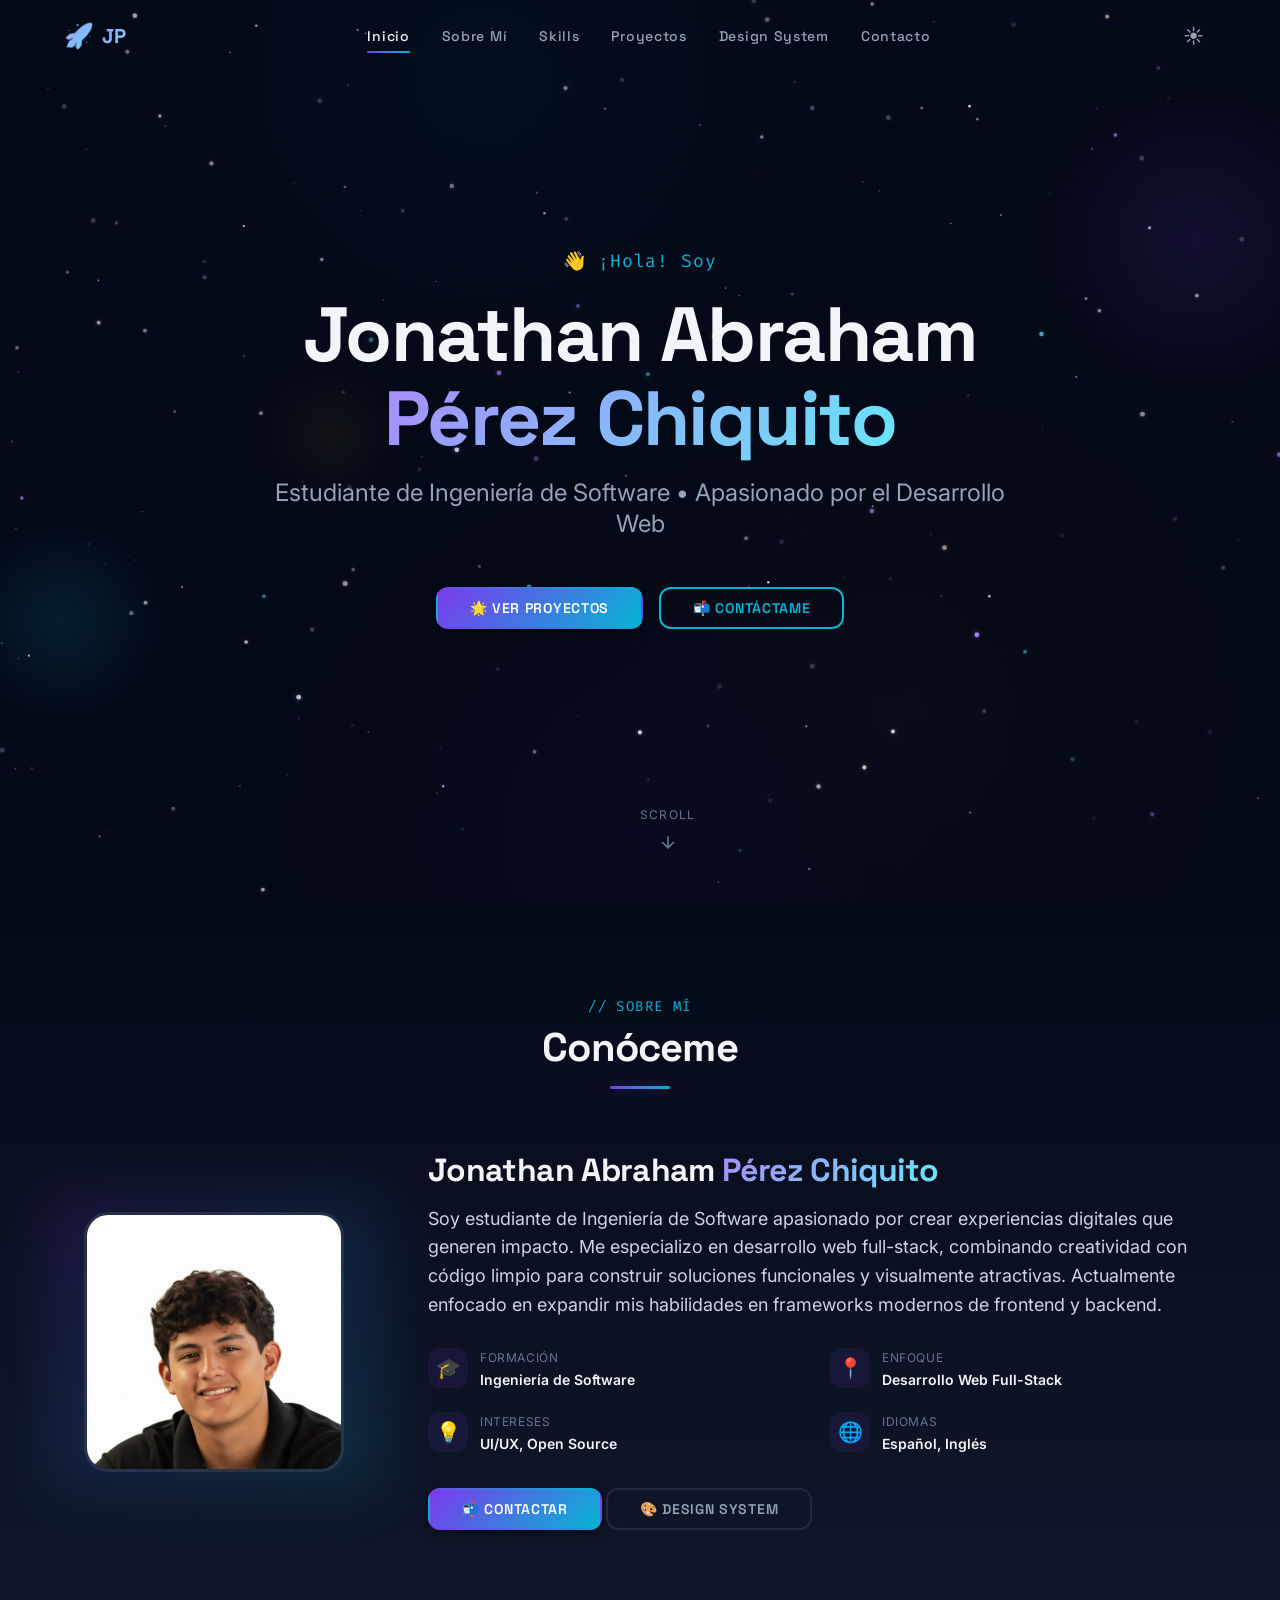
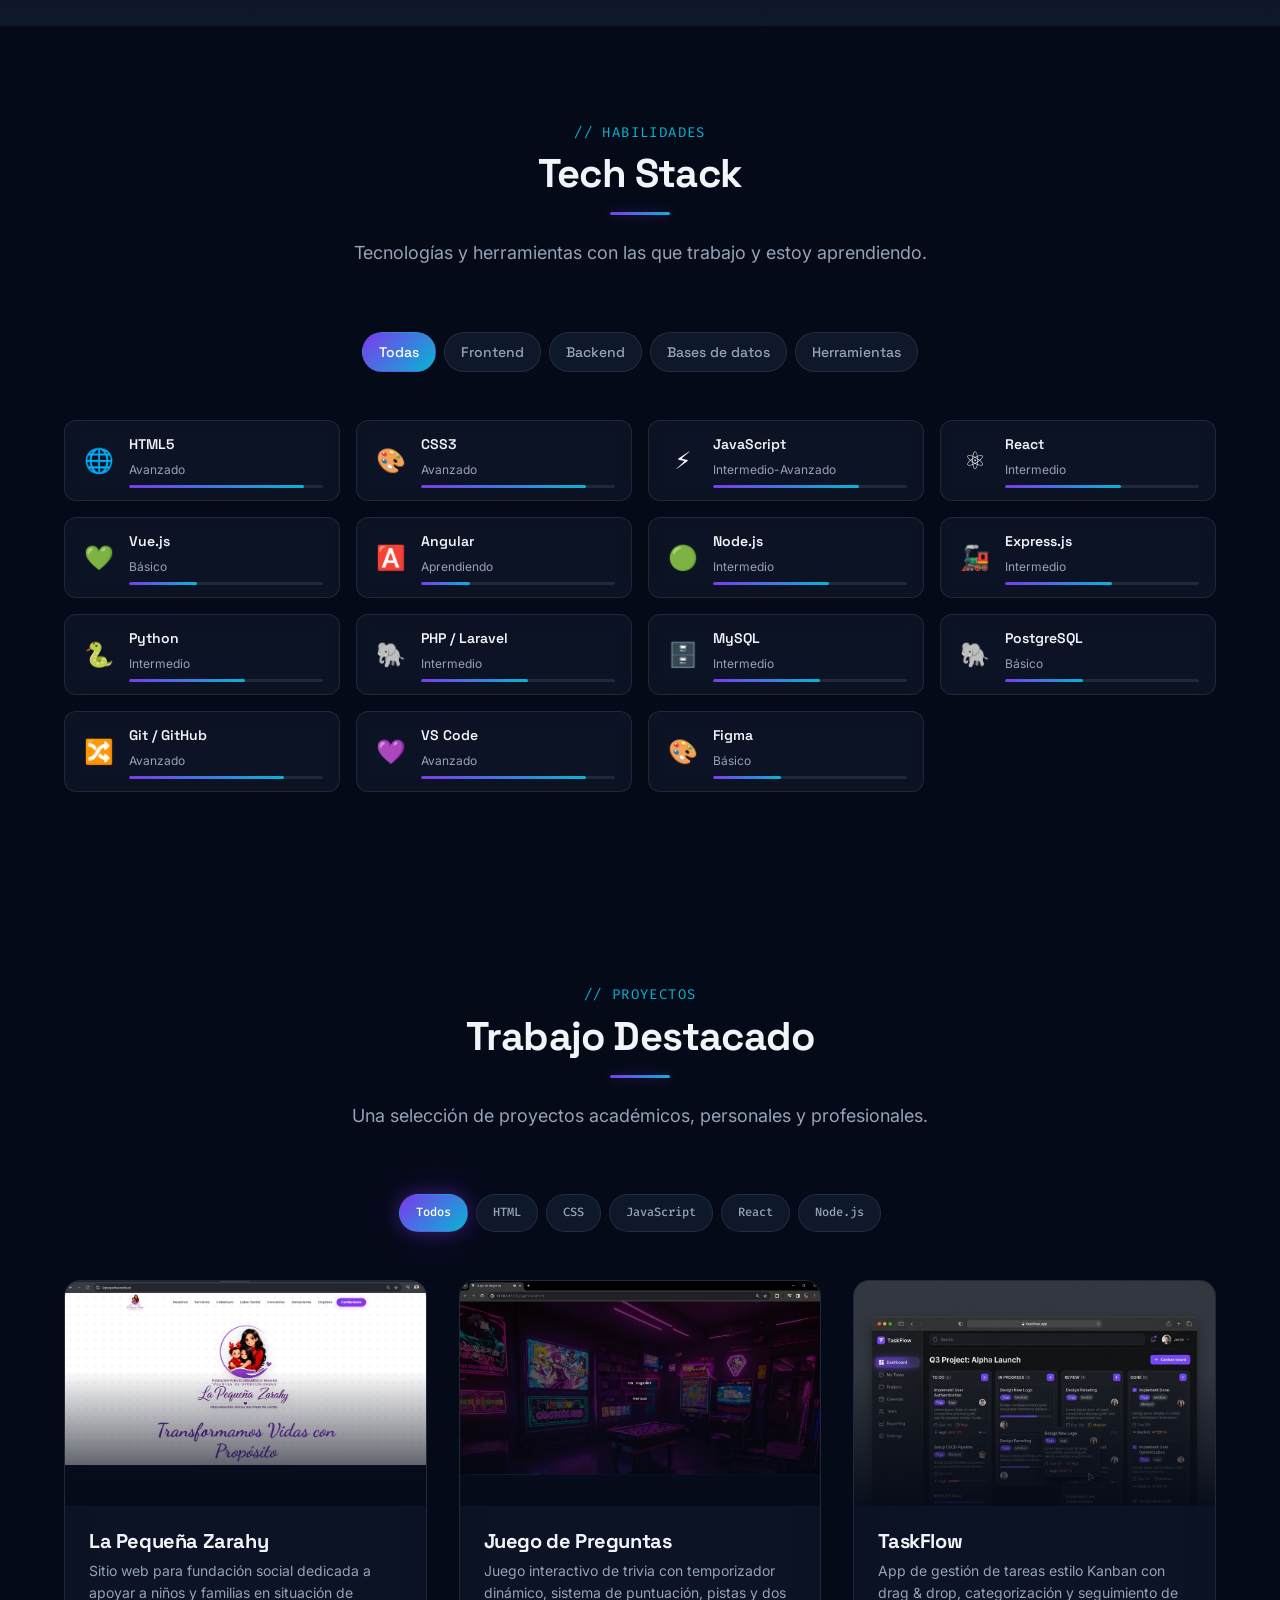
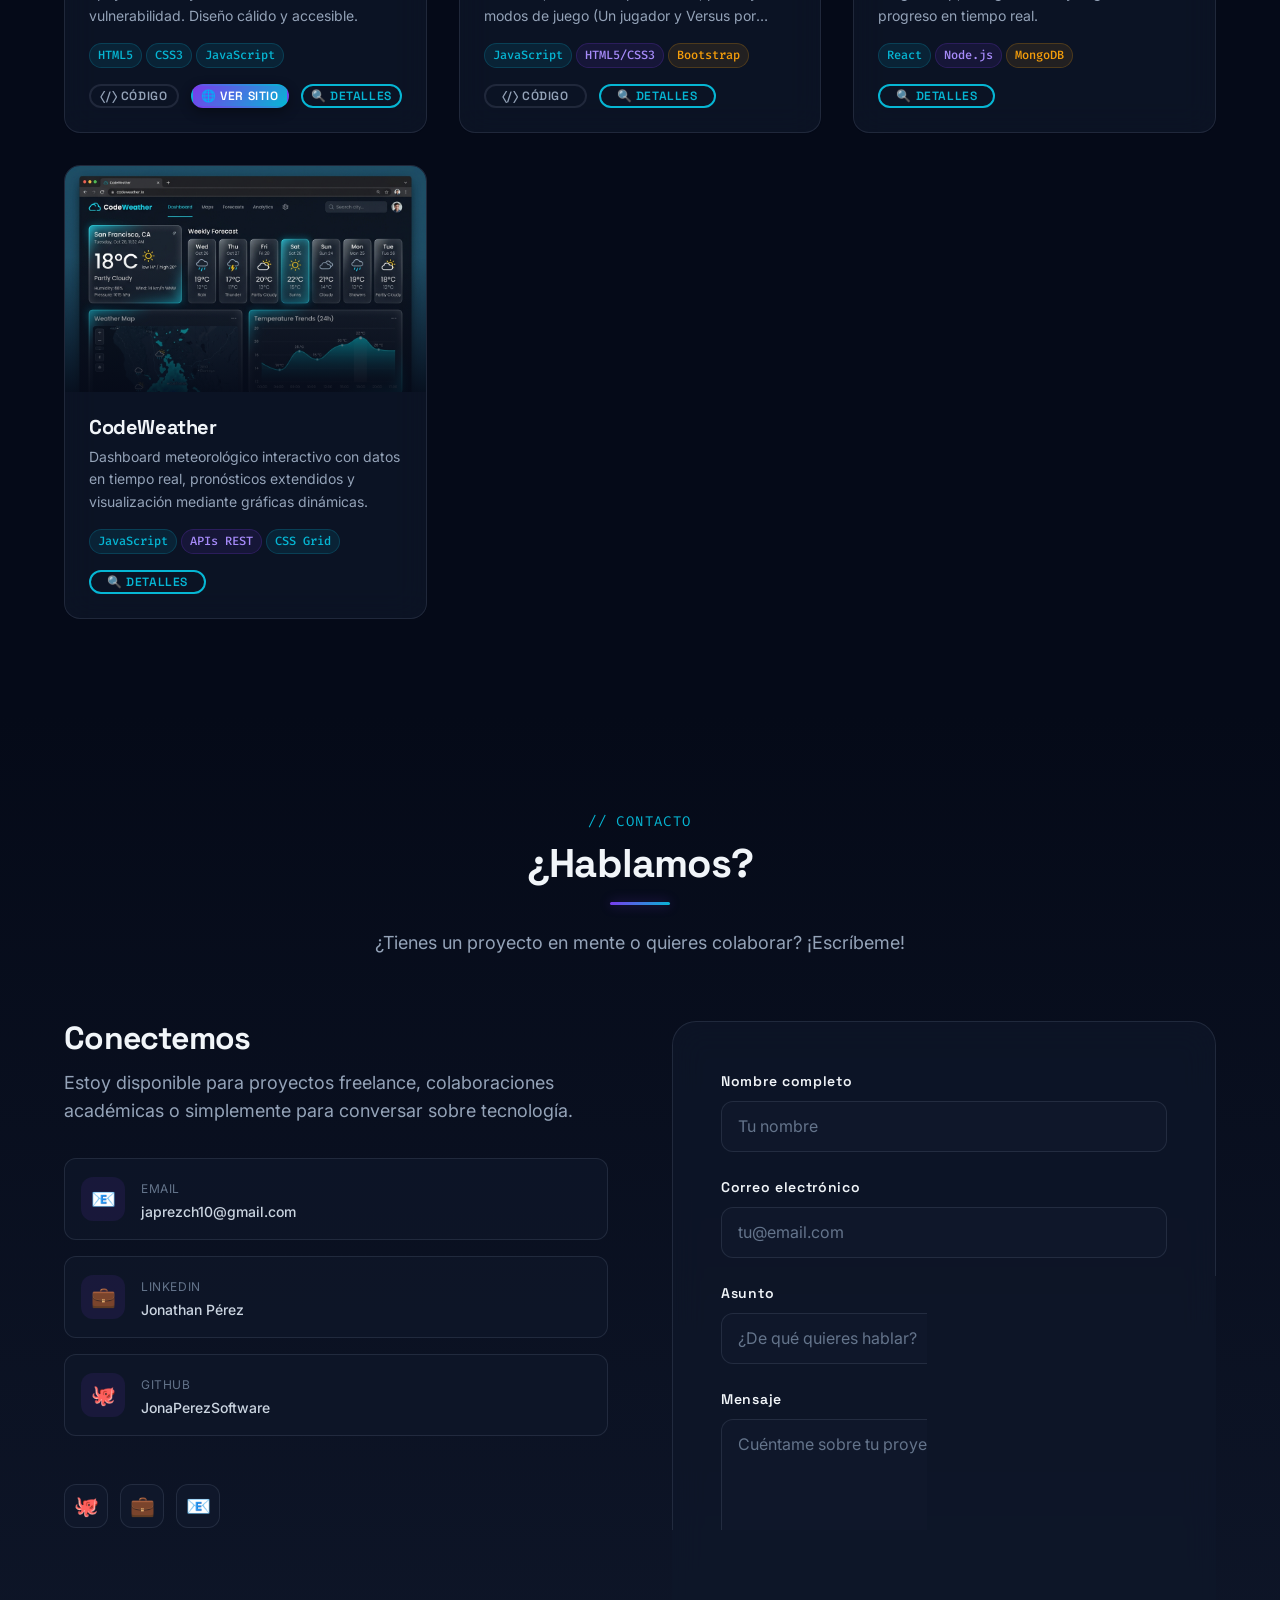
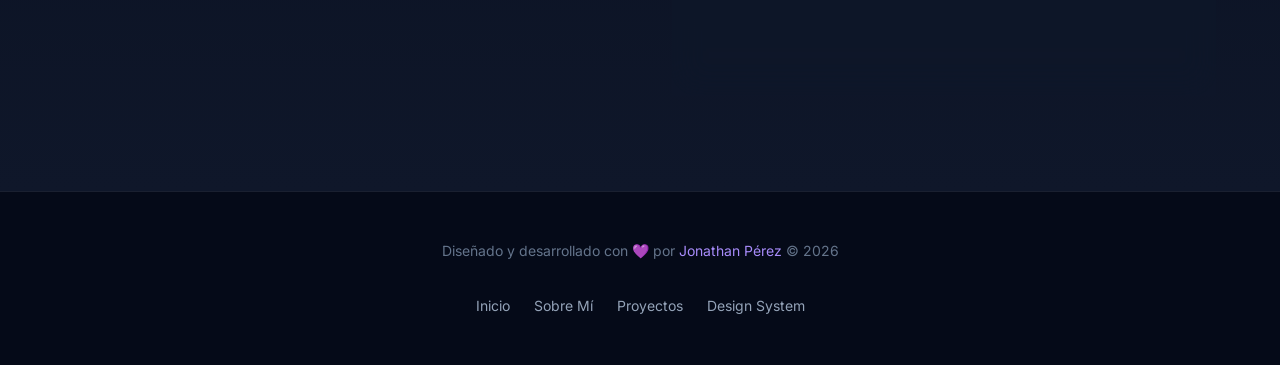
==== commit 523ed084: "Agregamos un proyecto realizado al portafolio" ====
--- a/index.html
+++ b/index.html
@@ -430,7 +430,34 @@
             </div>
           </article>
 
-          <!-- Project 2: TaskFlow -->
+          <!-- Project 2: Juego de Preguntas -->
+          <article class="card card-project animate-on-scroll" data-technologies="html,css,javascript">
+            <div class="card-project__image-wrapper">
+              <figure>
+                <img src="assets/images/project-juego-preguntas.png"
+                  alt="Captura de la aplicación Juego de Preguntas interactivo" class="card-project__image"
+                  loading="lazy" width="600" height="375">
+                <div class="card-project__overlay" aria-hidden="true"></div>
+              </figure>
+            </div>
+            <div class="card-project__body">
+              <h3 class="card-project__title">Juego de Preguntas</h3>
+              <p class="card-project__description">Juego interactivo de trivia con temporizador dinámico, sistema de
+                puntuación, pistas y dos modos de juego (Un jugador y Versus por turnos).</p>
+              <div class="card-project__tags">
+                <span class="tag">JavaScript</span>
+                <span class="tag tag--primary">HTML5/CSS3</span>
+                <span class="tag tag--accent">Bootstrap</span>
+              </div>
+              <div class="card-project__actions">
+                <a href="https://github.com/JonaPerezSoftware/Juego-Preguntas" target="_blank"
+                  rel="noopener noreferrer" class="btn btn--ghost btn--sm">⟨/⟩ Código</a>
+                <button class="btn btn--secondary btn--sm" data-modal-trigger="juego-preguntas">🔍 Detalles</button>
+              </div>
+            </div>
+          </article>
+
+          <!-- Project 3: TaskFlow -->
           <article class="card card-project animate-on-scroll" data-technologies="react,node,javascript,css">
             <div class="card-project__image-wrapper">
               <figure>
@@ -455,7 +482,7 @@
             </div>
           </article>
 
-          <!-- Project 3: CodeWeather -->
+          <!-- Project 4: CodeWeather -->
           <article class="card card-project animate-on-scroll" data-technologies="javascript,css">
             <div class="card-project__image-wrapper">
               <figure>
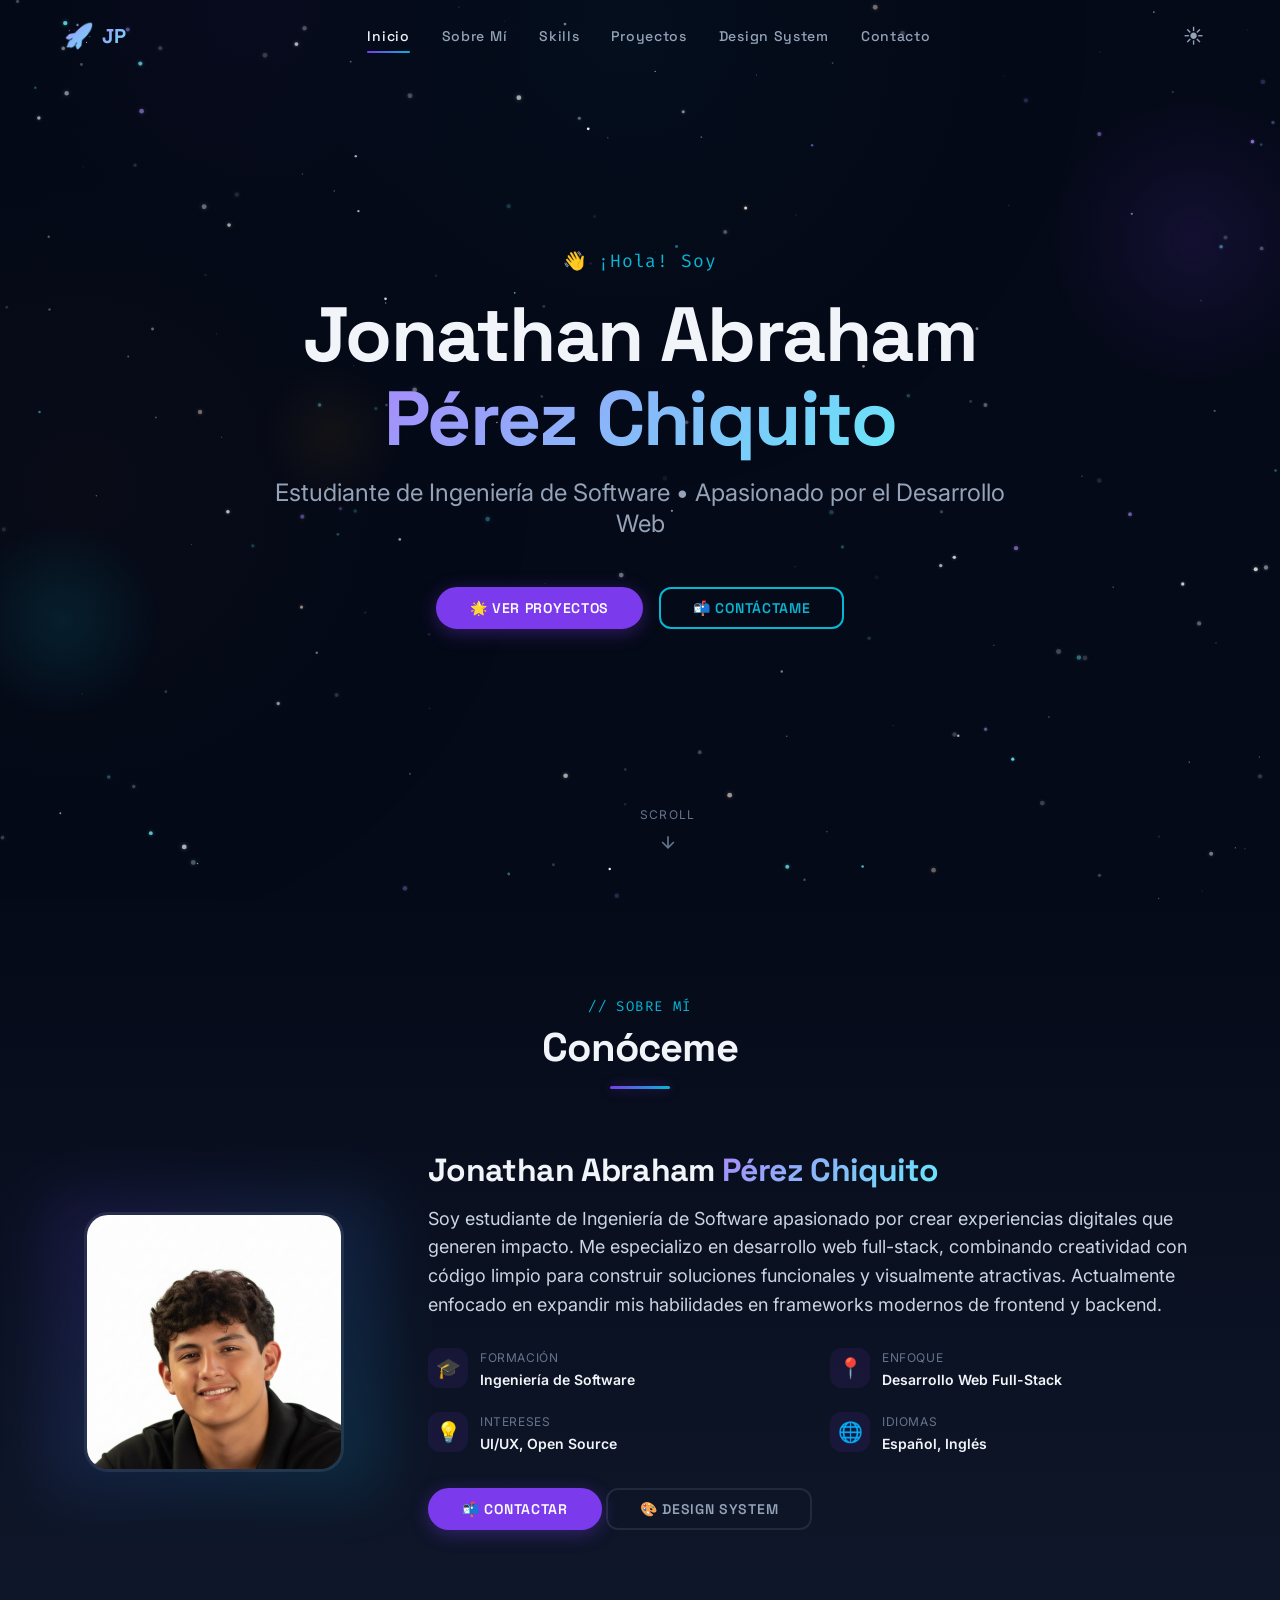
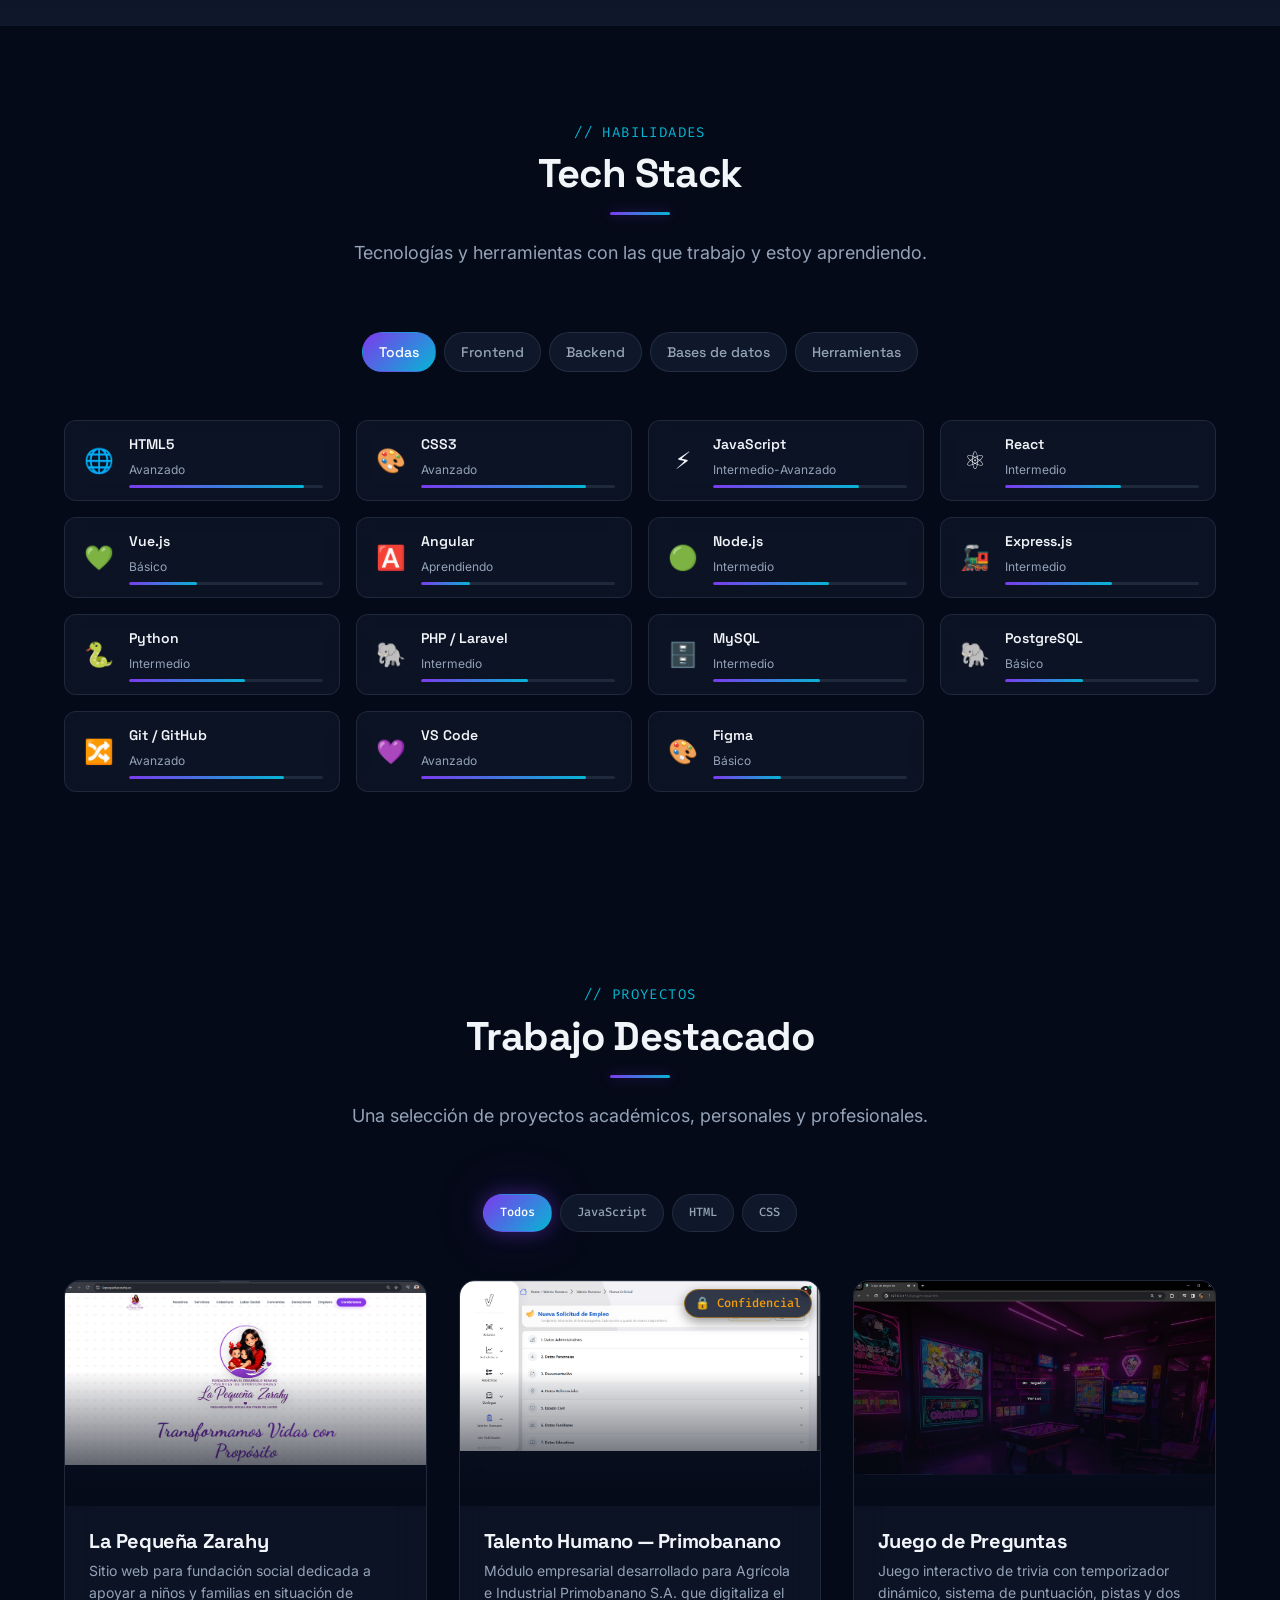
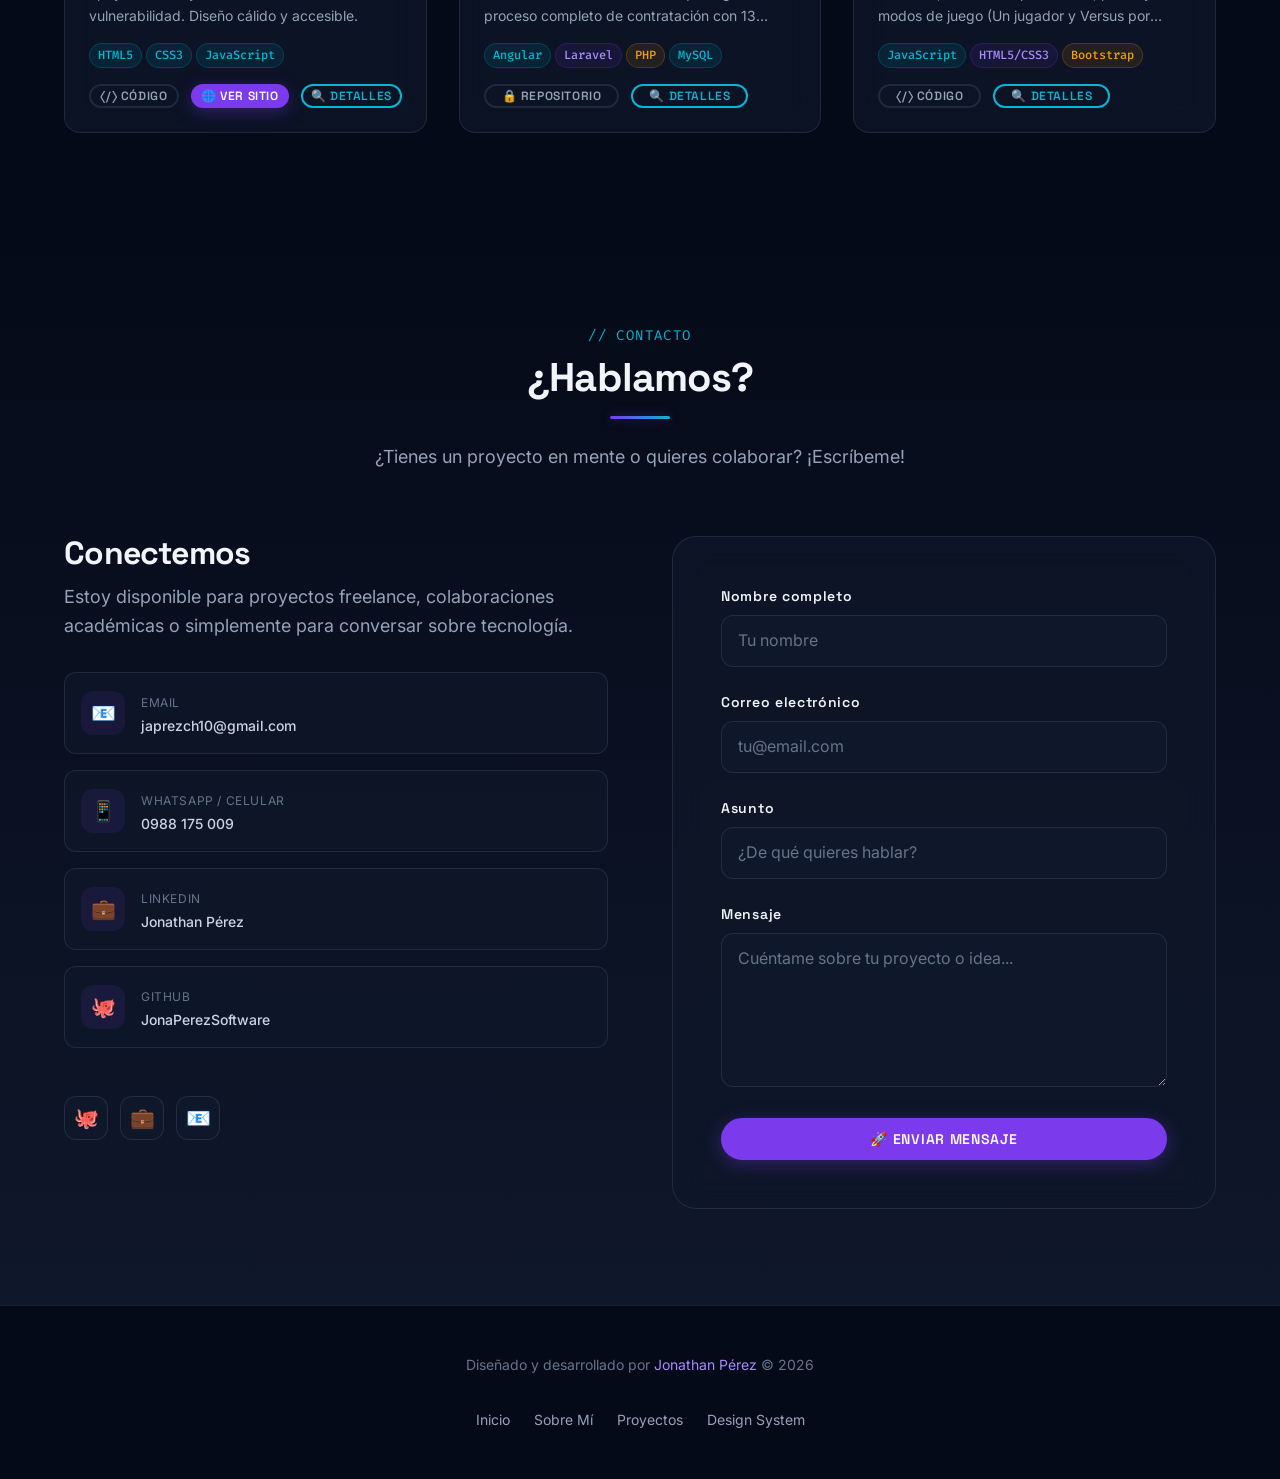
==== commit 98634af9: "Version 2.0" ====
--- a/index.html
+++ b/index.html
@@ -391,11 +391,9 @@
         <!-- Filter bar -->
         <div class="filter-bar animate-on-scroll" role="toolbar" aria-label="Filtrar proyectos">
           <button class="filter-btn active" data-filter="all">Todos</button>
+          <button class="filter-btn" data-filter="javascript">JavaScript</button>
           <button class="filter-btn" data-filter="html">HTML</button>
           <button class="filter-btn" data-filter="css">CSS</button>
-          <button class="filter-btn" data-filter="javascript">JavaScript</button>
-          <button class="filter-btn" data-filter="react">React</button>
-          <button class="filter-btn" data-filter="node">Node.js</button>
         </div>
 
         <!-- Projects Grid -->
@@ -430,6 +428,41 @@
             </div>
           </article>
 
+          <!-- Project 2: Talento Humano (Hacienda) -->
+          <article class="card card-project animate-on-scroll" data-technologies="javascript,html,css">
+            <div class="card-project__image-wrapper">
+              <figure>
+                <img src="assets/images/project-talento-humano-solicitud.png"
+                  alt="Captura del módulo de Talento Humano para gestión de contratación en hacienda"
+                  class="card-project__image" loading="lazy" width="600" height="375"
+                  style="object-position: top center;">
+                <div class="card-project__overlay" aria-hidden="true"></div>
+              </figure>
+              <div class="card-project__badge-private"
+                title="Código fuente bajo acuerdo de confidencialidad empresarial">
+                <span>🔒 Confidencial</span>
+              </div>
+            </div>
+            <div class="card-project__body">
+              <h3 class="card-project__title">Talento Humano — Primobanano</h3>
+              <p class="card-project__description">Módulo empresarial desarrollado para Agrícola e Industrial
+                Primobanano S.A. que digitaliza el proceso completo de contratación con 13 secciones colapsables y
+                guardado progresivo de borradores.</p>
+              <div class="card-project__tags">
+                <span class="tag">Angular</span>
+                <span class="tag tag--primary">Laravel</span>
+                <span class="tag tag--accent">PHP</span>
+                <span class="tag">MySQL</span>
+              </div>
+              <div class="card-project__actions">
+                <button type="button" class="btn btn--ghost btn--sm js-private-repo-trigger"
+                  data-project="talento-humano" title="Código confidencial no distribuible">🔒 Repositorio</button>
+                <button type="button" class="btn btn--secondary btn--sm" data-modal-trigger="talento-humano">🔍
+                  Detalles</button>
+              </div>
+            </div>
+          </article>
+
           <!-- Project 2: Juego de Preguntas -->
           <article class="card card-project animate-on-scroll" data-technologies="html,css,javascript">
             <div class="card-project__image-wrapper">
@@ -450,59 +483,9 @@
                 <span class="tag tag--accent">Bootstrap</span>
               </div>
               <div class="card-project__actions">
-                <a href="https://github.com/JonaPerezSoftware/Juego-Preguntas" target="_blank"
-                  rel="noopener noreferrer" class="btn btn--ghost btn--sm">⟨/⟩ Código</a>
+                <a href="https://github.com/JonaPerezSoftware/Juego-Preguntas" target="_blank" rel="noopener noreferrer"
+                  class="btn btn--ghost btn--sm">⟨/⟩ Código</a>
                 <button class="btn btn--secondary btn--sm" data-modal-trigger="juego-preguntas">🔍 Detalles</button>
-              </div>
-            </div>
-          </article>
-
-          <!-- Project 3: TaskFlow -->
-          <article class="card card-project animate-on-scroll" data-technologies="react,node,javascript,css">
-            <div class="card-project__image-wrapper">
-              <figure>
-                <img src="assets/images/project-taskflow.png"
-                  alt="Captura de la aplicación TaskFlow, gestor de tareas tipo Kanban" class="card-project__image"
-                  loading="lazy" width="600" height="375">
-                <div class="card-project__overlay" aria-hidden="true"></div>
-              </figure>
-            </div>
-            <div class="card-project__body">
-              <h3 class="card-project__title">TaskFlow</h3>
-              <p class="card-project__description">App de gestión de tareas estilo Kanban con drag & drop,
-                categorización y seguimiento de progreso en tiempo real.</p>
-              <div class="card-project__tags">
-                <span class="tag">React</span>
-                <span class="tag tag--primary">Node.js</span>
-                <span class="tag tag--accent">MongoDB</span>
-              </div>
-              <div class="card-project__actions">
-                <button class="btn btn--secondary btn--sm" data-modal-trigger="taskflow">🔍 Detalles</button>
-              </div>
-            </div>
-          </article>
-
-          <!-- Project 4: CodeWeather -->
-          <article class="card card-project animate-on-scroll" data-technologies="javascript,css">
-            <div class="card-project__image-wrapper">
-              <figure>
-                <img src="assets/images/project-codeweather.png"
-                  alt="Captura de CodeWeather, dashboard meteorológico interactivo" class="card-project__image"
-                  loading="lazy" width="600" height="375">
-                <div class="card-project__overlay" aria-hidden="true"></div>
-              </figure>
-            </div>
-            <div class="card-project__body">
-              <h3 class="card-project__title">CodeWeather</h3>
-              <p class="card-project__description">Dashboard meteorológico interactivo con datos en tiempo real,
-                pronósticos extendidos y visualización mediante gráficas dinámicas.</p>
-              <div class="card-project__tags">
-                <span class="tag">JavaScript</span>
-                <span class="tag tag--primary">APIs REST</span>
-                <span class="tag">CSS Grid</span>
-              </div>
-              <div class="card-project__actions">
-                <button class="btn btn--secondary btn--sm" data-modal-trigger="codeweather">🔍 Detalles</button>
               </div>
             </div>
           </article>
@@ -543,6 +526,14 @@
                 </div>
               </a>
 
+              <a href="https://wa.me/593988175009" target="_blank" rel="noopener noreferrer" class="contact__method">
+                <div class="contact__method-icon" aria-hidden="true">📱</div>
+                <div>
+                  <span class="contact__method-label">WhatsApp / Celular</span>
+                  <p class="contact__method-value">0988 175 009</p>
+                </div>
+              </a>
+
               <a href="https://www.linkedin.com/in/jonathan-p%C3%A9rez-7415aa2b0" target="_blank"
                 rel="noopener noreferrer" class="contact__method">
                 <div class="contact__method-icon" aria-hidden="true">💼</div>
@@ -623,7 +614,7 @@
   <footer class="footer">
     <div class="container footer__content">
       <p class="footer__text">
-        Diseñado y desarrollado con 💜 por <a href="#inicio">Jonathan Pérez</a> &copy; 2026
+        Diseñado y desarrollado por <a href="#inicio">Jonathan Pérez</a> &copy; 2026
       </p>
       <nav class="footer__links" aria-label="Enlaces del pie de página">
         <a href="#inicio" class="footer__link">Inicio</a>
@@ -649,7 +640,27 @@
       <button class="modal__close" id="modal-close" aria-label="Cerrar modal">&times;</button>
     </div>
     <div class="modal__body">
-      <img src="" alt="" class="modal__image" loading="lazy">
+      <!-- Gallery / Main image -->
+      <div class="modal__gallery" id="modal-gallery">
+        <div class="modal__main-image-container">
+          <img src="" alt="" class="modal__image" id="modal-main-image" loading="lazy">
+          <span class="modal__image-caption" id="modal-image-caption" style="display: none;"></span>
+        </div>
+        <div class="modal__thumbnails" id="modal-thumbnails" style="display: none;"></div>
+      </div>
+
+      <!-- Confidentiality notice for private enterprise repos -->
+      <div class="modal__confidential-notice" id="modal-confidential-notice" style="display: none;">
+        <span class="modal__confidential-icon">🔒</span>
+        <div>
+          <div class="modal__confidential-title">Código Fuente Confidencial</div>
+          <p class="modal__confidential-desc">
+            No es posible mostrar el repositorio con el código fuente de esta aplicación ya que la empresa de esta app
+            no lo permite debido a políticas de privacidad y acuerdos de confidencialidad de la hacienda.
+          </p>
+        </div>
+      </div>
+
       <h4>Descripción</h4>
       <p class="modal__description"></p>
       <h4 style="margin-top:var(--space-lg)">Problema que resuelve</h4>
@@ -658,10 +669,44 @@
       <div class="modal__tags" style="display:flex;flex-wrap:wrap;gap:var(--space-xs);margin-top:var(--space-xs)"></div>
     </div>
     <div class="modal__footer">
+      <button type="button" class="btn btn--ghost btn--sm modal__repo-private-btn" id="modal-repo-private-btn"
+        style="display: none;">
+        🔒 Repositorio Privado
+      </button>
       <a href="#" target="_blank" rel="noopener noreferrer" class="btn btn--ghost btn--sm modal__repo-link">⟨/⟩
         Repositorio</a>
       <a href="#" target="_blank" rel="noopener noreferrer" class="btn btn--primary btn--sm modal__live-link">🌐 Ver en
         Vivo</a>
+    </div>
+  </div>
+
+  <!-- ═══════════════════════════════════════════
+       MODAL DE AVISO DE REPOSITORIO PRIVADO
+       ═══════════════════════════════════════════ -->
+  <div class="modal-backdrop" id="private-repo-backdrop" aria-hidden="true"></div>
+  <div class="modal modal--alert" id="private-repo-modal" role="dialog" aria-modal="true"
+    aria-labelledby="private-repo-title">
+    <div class="modal__header">
+      <h3 class="modal__title" id="private-repo-title">🔒 Repositorio Privado</h3>
+      <button class="modal__close" id="private-repo-close" aria-label="Cerrar aviso">&times;</button>
+    </div>
+    <div class="modal__body">
+      <div class="modal-alert__icon">🛡️</div>
+      <h4 class="modal-alert__title">Código Fuente Confidencial</h4>
+      <p class="modal-alert__text" id="private-repo-message">
+        No es posible mostrar el repositorio con el código fuente de esta aplicación ya que la empresa de esta app no lo
+        permite bajo políticas de privacidad y acuerdos de confidencialidad comercial de la hacienda.
+      </p>
+      <div class="modal-alert__badges">
+        <span class="tag tag--accent">Empresarial</span>
+        <span class="tag tag--primary">Uso Interno</span>
+        <span class="tag">Confidencialidad</span>
+      </div>
+    </div>
+    <div class="modal__footer" style="justify-content: center;">
+      <button type="button" class="btn btn--primary btn--sm" id="private-repo-ok">Entendido</button>
+      <button type="button" class="btn btn--secondary btn--sm" id="private-repo-details-btn">🔍 Ver Detalles del
+        Proyecto</button>
     </div>
   </div>
 
--- a/css/variables.css
+++ b/css/variables.css
@@ -142,29 +142,203 @@
 
 /* ── Light Theme Override ── */
 [data-theme="light"] {
-  --color-bg-deep: #F8FAFF;
-  --color-bg-body: #F1F5F9;
+  --color-bg-deep: #F0F4FF;
+  --color-bg-body: #E8EEFF;
   --color-bg-surface: #FFFFFF;
-  --color-bg-surface-hover: #F1F5F9;
-  --color-bg-glass: rgba(255, 255, 255, 0.8);
-  --color-bg-glass-light: rgba(255, 255, 255, 0.5);
+  --color-bg-surface-hover: #F1F5FF;
+  --color-bg-glass: rgba(255, 255, 255, 0.92);
+  --color-bg-glass-light: rgba(248, 250, 255, 0.85);
+  --color-bg-alt: #F3F6FF;
 
   --color-text: #0F172A;
-  --color-text-secondary: #334155;
-  --color-text-muted: #64748B;
-  --color-text-dim: #94A3B8;
-
-  --color-border: rgba(15, 23, 42, 0.1);
-  --color-border-hover: rgba(124, 58, 237, 0.3);
-
-  --gradient-card: linear-gradient(145deg, rgba(124, 58, 237, 0.05) 0%, rgba(6, 182, 212, 0.05) 100%);
-
-  --shadow-sm: 0 1px 3px rgba(0, 0, 0, 0.08);
-  --shadow-md: 0 4px 12px rgba(0, 0, 0, 0.1);
-  --shadow-lg: 0 8px 32px rgba(0, 0, 0, 0.12);
-  --shadow-xl: 0 16px 48px rgba(0, 0, 0, 0.15);
-  --shadow-card: 0 4px 24px rgba(0, 0, 0, 0.08), 0 0 0 1px var(--color-border);
-  --shadow-card-hover: 0 8px 40px rgba(124, 58, 237, 0.12), 0 0 0 1px var(--color-border-hover);
-  --shadow-glow-primary: 0 0 20px rgba(124, 58, 237, 0.15);
-  --shadow-glow-secondary: 0 0 20px rgba(6, 182, 212, 0.15);
-}
+  --color-text-secondary: #1E293B;
+  --color-text-muted: #475569;
+  --color-text-dim: #64748B;
+
+  --color-border: rgba(99, 102, 241, 0.15);
+  --color-border-hover: rgba(124, 58, 237, 0.45);
+  --color-border-glow: rgba(6, 182, 212, 0.3);
+
+  --gradient-dark: linear-gradient(180deg, #E8EEFF 0%, #EEF2FF 100%);
+  --gradient-card: linear-gradient(145deg, rgba(124, 58, 237, 0.06) 0%, rgba(6, 182, 212, 0.06) 100%);
+  --gradient-text: linear-gradient(135deg, #6D28D9 0%, #0891B2 100%);
+
+  --shadow-sm: 0 1px 3px rgba(99, 102, 241, 0.08);
+  --shadow-md: 0 4px 12px rgba(99, 102, 241, 0.12);
+  --shadow-lg: 0 8px 32px rgba(99, 102, 241, 0.15);
+  --shadow-xl: 0 16px 48px rgba(99, 102, 241, 0.18);
+  --shadow-card: 0 4px 24px rgba(99, 102, 241, 0.1), 0 0 0 1px var(--color-border);
+  --shadow-card-hover: 0 8px 40px rgba(124, 58, 237, 0.18), 0 0 0 1px var(--color-border-hover);
+  --shadow-glow-primary: 0 0 20px rgba(124, 58, 237, 0.25), 0 0 40px rgba(124, 58, 237, 0.1);
+  --shadow-glow-secondary: 0 0 20px rgba(6, 182, 212, 0.2);
+}
+
+/* Light mode section backgrounds */
+[data-theme="light"] .about,
+[data-theme="light"] .contact {
+  background: linear-gradient(180deg, #E8EEFF 0%, #EEF2FF 100%);
+}
+
+[data-theme="light"] .hero {
+  background: linear-gradient(160deg, #EEF2FF 0%, #F0F4FF 60%, #E8F5FF 100%);
+}
+
+/* Light mode card visibility */
+[data-theme="light"] .card {
+  background: rgba(255, 255, 255, 0.95);
+  border-color: rgba(99, 102, 241, 0.15);
+  box-shadow: 0 4px 24px rgba(99, 102, 241, 0.09), 0 0 0 1px rgba(99, 102, 241, 0.1);
+}
+
+[data-theme="light"] .card:hover {
+  box-shadow: 0 8px 40px rgba(124, 58, 237, 0.15), 0 0 0 1px rgba(124, 58, 237, 0.3);
+}
+
+/* Light mode navbar */
+[data-theme="light"] .navbar {
+  background: rgba(255, 255, 255, 0.92);
+  border-bottom: 1px solid rgba(99, 102, 241, 0.12);
+}
+
+/* Light mode skills buttons */
+[data-theme="light"] .skills__category-btn {
+  background: #FFFFFF;
+  border-color: rgba(99, 102, 241, 0.2);
+  color: #475569;
+}
+
+[data-theme="light"] .skills__category-btn:hover {
+  color: var(--color-primary);
+  border-color: var(--color-primary);
+  background: rgba(124, 58, 237, 0.05);
+}
+
+/* Light mode skill badge */
+[data-theme="light"] .skill-badge {
+  background: rgba(255, 255, 255, 0.9);
+  border-color: rgba(99, 102, 241, 0.18);
+}
+
+/* Light mode filter buttons */
+[data-theme="light"] .filter-btn {
+  background: #FFFFFF;
+  border-color: rgba(99, 102, 241, 0.2);
+  color: #475569;
+}
+
+[data-theme="light"] .filter-btn.active {
+  background: var(--color-primary);
+  color: #FFFFFF;
+  border-color: var(--color-primary);
+}
+
+/* Light mode tags */
+[data-theme="light"] .tag {
+  color: #0891B2;
+  background: rgba(6, 182, 212, 0.08);
+  border-color: rgba(6, 182, 212, 0.25);
+}
+
+[data-theme="light"] .tag--primary {
+  color: #6D28D9;
+  background: rgba(124, 58, 237, 0.08);
+  border-color: rgba(124, 58, 237, 0.25);
+}
+
+[data-theme="light"] .tag--accent {
+  color: #B45309;
+  background: rgba(245, 158, 11, 0.08);
+  border-color: rgba(245, 158, 11, 0.3);
+}
+
+/* Light mode contact methods */
+[data-theme="light"] .contact__method {
+  background: rgba(255, 255, 255, 0.95);
+  border-color: rgba(99, 102, 241, 0.15);
+}
+
+[data-theme="light"] .contact__method:hover {
+  border-color: var(--color-primary);
+  background: rgba(124, 58, 237, 0.04);
+}
+
+[data-theme="light"] .contact__social-link {
+  background: #FFFFFF;
+  border-color: rgba(99, 102, 241, 0.2);
+}
+
+/* Light mode form inputs */
+[data-theme="light"] .form-input,
+[data-theme="light"] .form-textarea {
+  background: #FFFFFF;
+  border-color: rgba(99, 102, 241, 0.2);
+  color: #0F172A;
+}
+
+[data-theme="light"] .form-input:focus,
+[data-theme="light"] .form-textarea:focus {
+  border-color: var(--color-primary);
+  box-shadow: 0 0 0 3px rgba(124, 58, 237, 0.12);
+}
+
+[data-theme="light"] .contact__form-wrapper {
+  background: rgba(255, 255, 255, 0.95);
+  border-color: rgba(99, 102, 241, 0.15);
+}
+
+/* Light mode modal */
+[data-theme="light"] .modal {
+  background: #FFFFFF;
+  border-color: rgba(99, 102, 241, 0.15);
+}
+
+[data-theme="light"] .modal__header {
+  background: #FFFFFF;
+  border-color: rgba(99, 102, 241, 0.12);
+}
+
+/* Light mode confidential notice */
+[data-theme="light"] .modal__confidential-notice {
+  background: rgba(245, 158, 11, 0.06);
+  border-color: rgba(245, 158, 11, 0.3);
+}
+
+/* Light mode card image overlay */
+[data-theme="light"] .card-project__overlay {
+  background: linear-gradient(to top, rgba(15, 23, 42, 0.75) 0%, transparent 60%);
+}
+
+/* Light mode hero particles (softer) */
+[data-theme="light"] .hero__particle--1 {
+  background: radial-gradient(circle, rgba(124, 58, 237, 0.18) 0%, transparent 70%);
+}
+[data-theme="light"] .hero__particle--2 {
+  background: radial-gradient(circle, rgba(6, 182, 212, 0.15) 0%, transparent 70%);
+}
+[data-theme="light"] .hero__particle--3 {
+  background: radial-gradient(circle, rgba(245, 158, 11, 0.12) 0%, transparent 70%);
+}
+
+/* Light mode footer */
+[data-theme="light"] .footer {
+  border-color: rgba(99, 102, 241, 0.15);
+}
+
+/* Light mode section divider */
+[data-theme="light"] .section__divider {
+  background: linear-gradient(90deg, var(--color-primary), var(--color-secondary));
+}
+
+/* Light mode scroll-top button */
+[data-theme="light"] .scroll-top {
+  background: var(--color-primary);
+  color: #FFFFFF;
+}
+
+/* Light mode private badge */
+[data-theme="light"] .card-project__badge-private {
+  background: rgba(255, 255, 255, 0.92);
+  border-color: rgba(245, 158, 11, 0.5);
+  color: #B45309;
+}
+
--- a/css/components.css
+++ b/css/components.css
@@ -43,18 +43,23 @@
 
 /* Primary Button */
 .btn--primary {
-  background: var(--gradient-cosmic);
+  background: var(--color-primary);
   color: #FFFFFF;
-  box-shadow: var(--shadow-md);
+  border-color: var(--color-primary);
+  border-radius: var(--radius-full);
+  box-shadow: 0 4px 18px rgba(124, 58, 237, 0.35);
 }
 
 .btn--primary:hover {
+  background: var(--color-primary-dark);
+  border-color: var(--color-primary-dark);
   transform: translateY(-2px);
-  box-shadow: var(--shadow-glow-primary);
+  box-shadow: 0 6px 24px rgba(124, 58, 237, 0.55);
 }
 
 .btn--primary:active {
   transform: translateY(0);
+  box-shadow: 0 2px 8px rgba(124, 58, 237, 0.3);
 }
 
 /* Secondary Button */
@@ -162,6 +167,27 @@
   inset: 0;
   background: linear-gradient(to top, rgba(5, 10, 24, 0.9) 0%, transparent 60%);
   pointer-events: none;
+}
+
+.card-project__badge-private {
+  position: absolute;
+  top: var(--space-xs);
+  right: var(--space-xs);
+  z-index: 2;
+  background: rgba(15, 23, 42, 0.85);
+  border: 1px solid rgba(245, 158, 11, 0.5);
+  color: var(--color-accent);
+  padding: 4px 10px;
+  border-radius: var(--radius-full);
+  font-family: var(--font-mono);
+  font-size: var(--fs-xs);
+  font-weight: var(--fw-medium);
+  backdrop-filter: blur(8px);
+  -webkit-backdrop-filter: blur(8px);
+  display: inline-flex;
+  align-items: center;
+  gap: 5px;
+  box-shadow: 0 4px 12px rgba(0, 0, 0, 0.4);
 }
 
 .card-project__body {
@@ -463,8 +489,116 @@
 
 .modal__image {
   width: 100%;
+  height: auto;
+  max-height: 420px;
+  object-fit: contain;
+  background: rgba(0, 0, 0, 0.25);
   border-radius: var(--radius-md);
   margin-bottom: var(--space-lg);
+  display: block;
+  transition: opacity var(--transition-base);
+}
+
+/* Modal Gallery */
+.modal__gallery {
+  margin-bottom: var(--space-lg);
+}
+
+.modal__main-image-container {
+  position: relative;
+  border-radius: var(--radius-md);
+  overflow: hidden;
+  border: 1px solid var(--color-border);
+  background: var(--color-bg-alt);
+}
+
+.modal__gallery .modal__image {
+  margin-bottom: 0;
+  border-radius: 0;
+}
+
+.modal__image-caption {
+  display: block;
+  font-size: var(--fs-xs);
+  color: var(--color-text-muted);
+  background: var(--color-bg-surface-hover);
+  padding: var(--space-2xs) var(--space-sm);
+  border-top: 1px solid var(--color-border);
+  text-align: center;
+  font-family: var(--font-sans);
+}
+
+.modal__thumbnails {
+  display: flex;
+  gap: var(--space-xs);
+  margin-top: var(--space-xs);
+  overflow-x: auto;
+  padding-bottom: var(--space-3xs);
+}
+
+.modal__thumbnail {
+  flex: 0 0 100px;
+  height: 60px;
+  border-radius: var(--radius-sm);
+  border: 2px solid var(--color-border);
+  overflow: hidden;
+  cursor: pointer;
+  background: var(--color-bg-surface);
+  padding: 0;
+  transition: all var(--transition-base);
+  opacity: 0.6;
+}
+
+.modal__thumbnail:hover {
+  opacity: 0.95;
+  border-color: var(--color-primary-light);
+  transform: translateY(-2px);
+}
+
+.modal__thumbnail.active {
+  opacity: 1;
+  border-color: var(--color-primary);
+  box-shadow: 0 0 10px rgba(124, 58, 237, 0.5);
+}
+
+.modal__thumbnail img {
+  width: 100%;
+  height: 100%;
+  object-fit: cover;
+  display: block;
+}
+
+/* Confidential Notice */
+.modal__confidential-notice {
+  display: flex;
+  align-items: flex-start;
+  gap: var(--space-sm);
+  background: rgba(245, 158, 11, 0.08);
+  border: 1px solid rgba(245, 158, 11, 0.25);
+  border-radius: var(--radius-md);
+  padding: var(--space-md);
+  margin-bottom: var(--space-lg);
+  color: var(--color-text);
+  font-size: var(--fs-sm);
+}
+
+.modal__confidential-icon {
+  font-size: 1.5rem;
+  line-height: 1;
+  flex-shrink: 0;
+}
+
+.modal__confidential-title {
+  font-weight: var(--fw-semibold);
+  color: var(--color-accent);
+  margin-bottom: var(--space-3xs);
+}
+
+.modal__confidential-desc {
+  margin: 0;
+  color: var(--color-text-muted);
+  font-size: var(--fs-xs);
+  line-height: 1.5;
 }
 
 .modal__footer {
@@ -472,6 +606,49 @@
   border-top: 1px solid var(--color-border);
   display: flex;
   gap: var(--space-sm);
+  flex-wrap: wrap;
+}
+
+/* Alert Modal */
+.modal--alert {
+  max-width: 480px;
+  text-align: center;
+}
+
+.modal--alert .modal__header {
+  border-bottom: none;
+  padding-bottom: 0;
+}
+
+.modal--alert .modal__body {
+  padding-top: var(--space-md);
+  padding-bottom: var(--space-lg);
+}
+
+.modal-alert__icon {
+  font-size: 2.8rem;
+  margin-bottom: var(--space-sm);
+  display: inline-block;
+}
+
+.modal-alert__title {
+  font-size: var(--fs-xl);
+  font-weight: var(--fw-bold);
+  margin-bottom: var(--space-xs);
+  color: var(--color-text);
+}
+
+.modal-alert__text {
+  font-size: var(--fs-sm);
+  color: var(--color-text-muted);
+  line-height: 1.6;
+  margin-bottom: var(--space-md);
+}
+
+.modal-alert__badges {
+  display: flex;
+  justify-content: center;
+  gap: var(--space-xs);
   flex-wrap: wrap;
 }
 
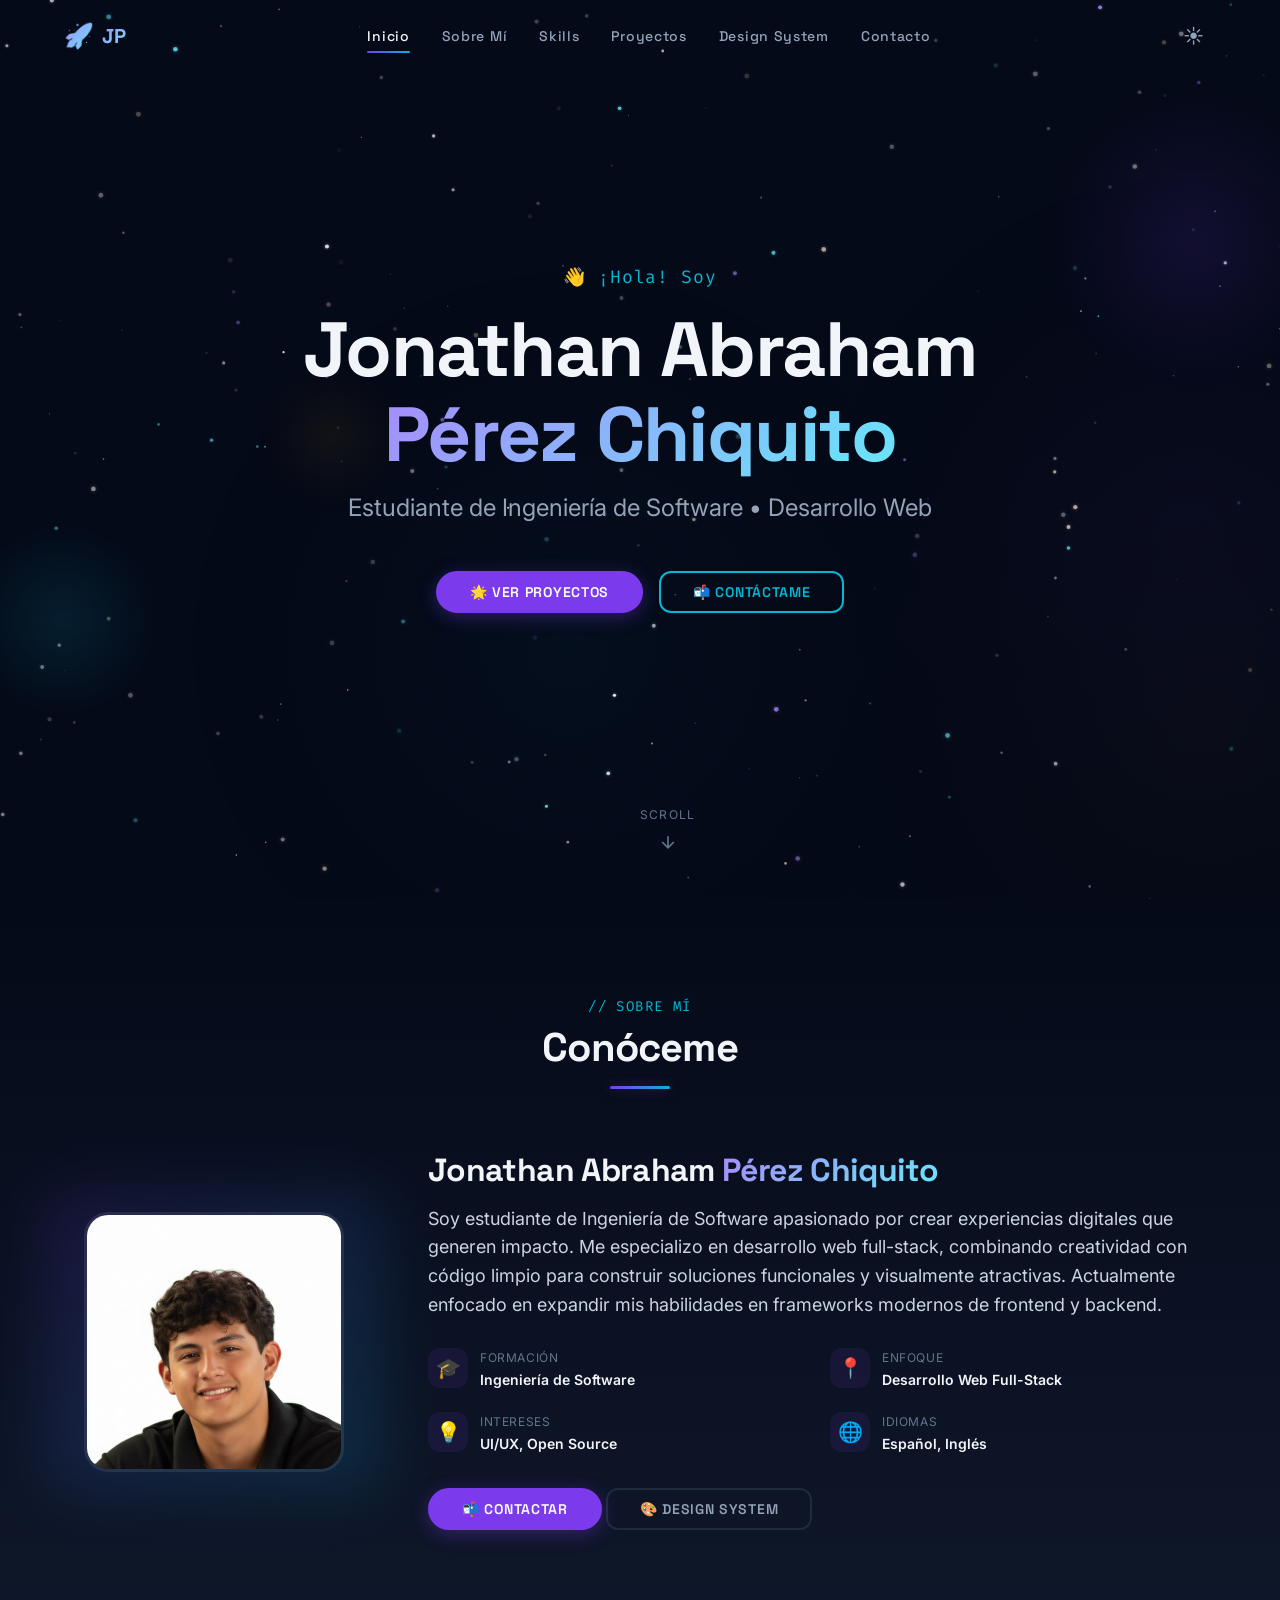
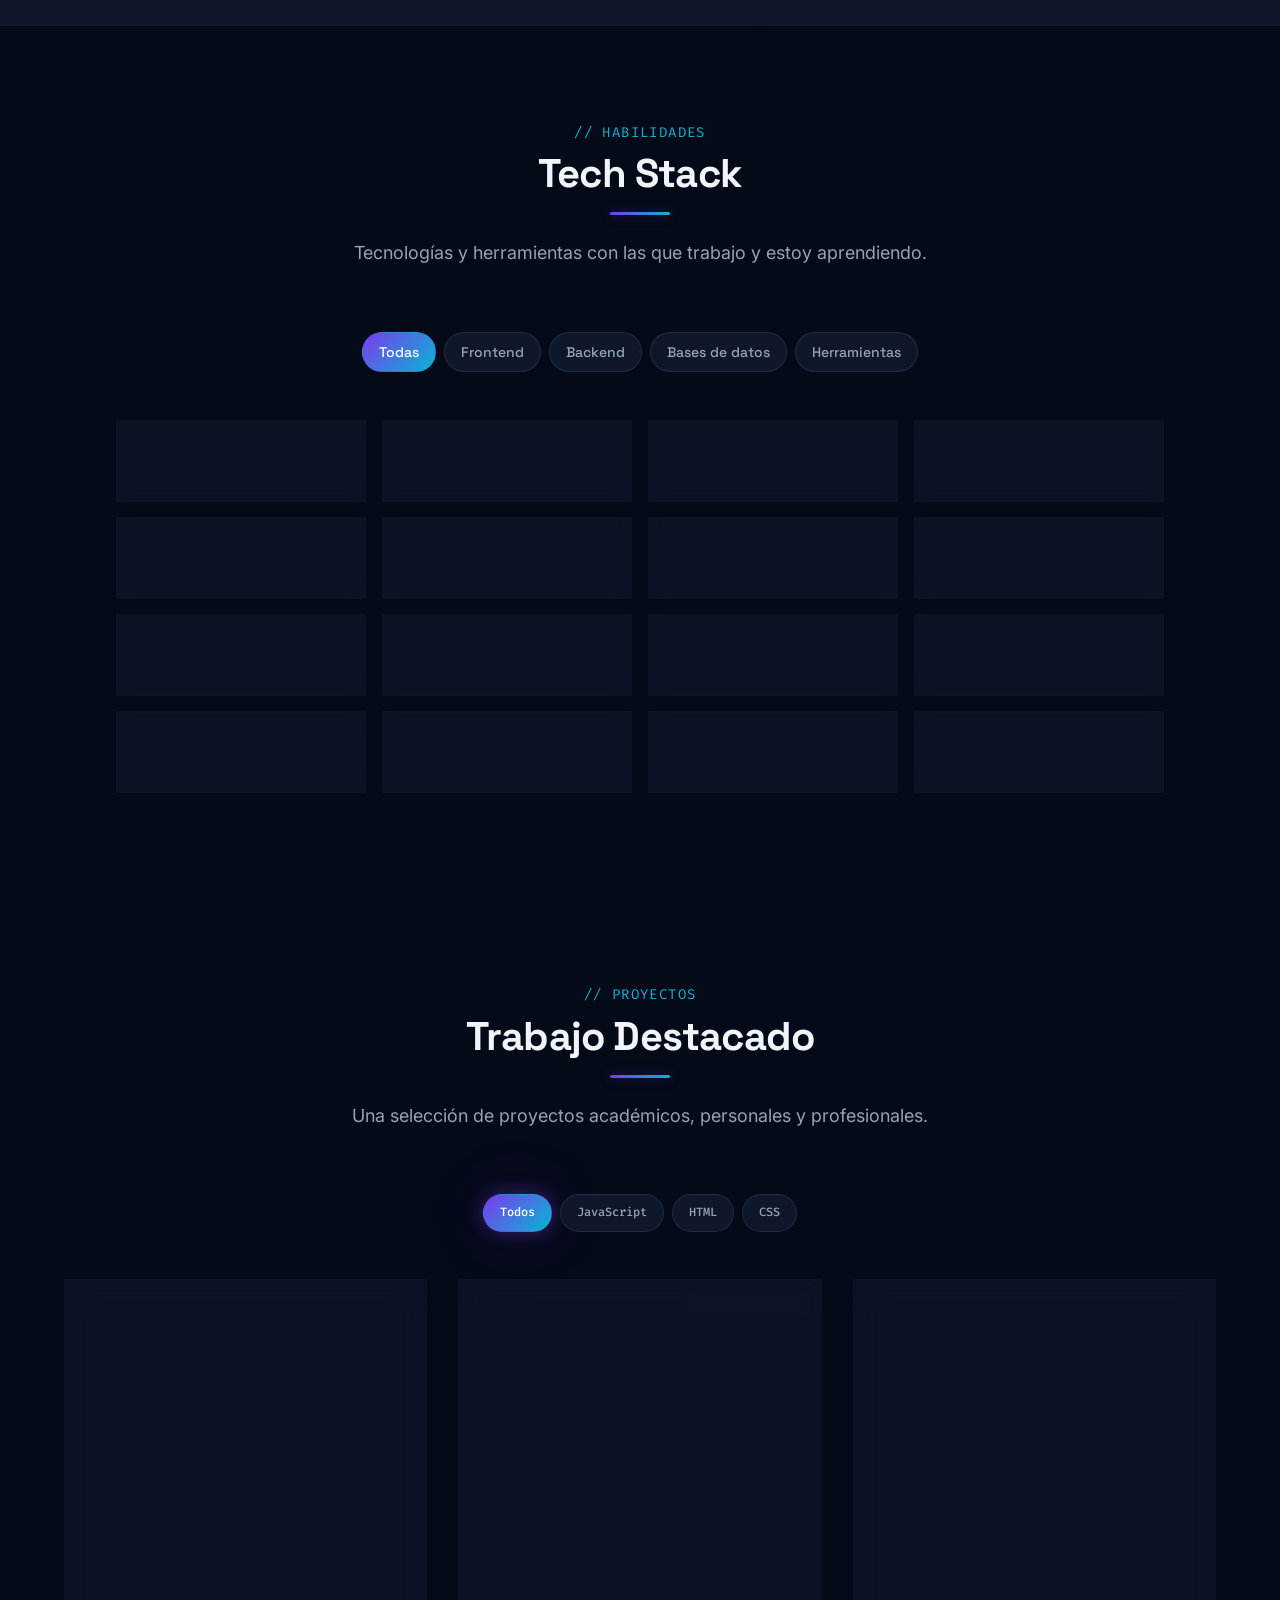
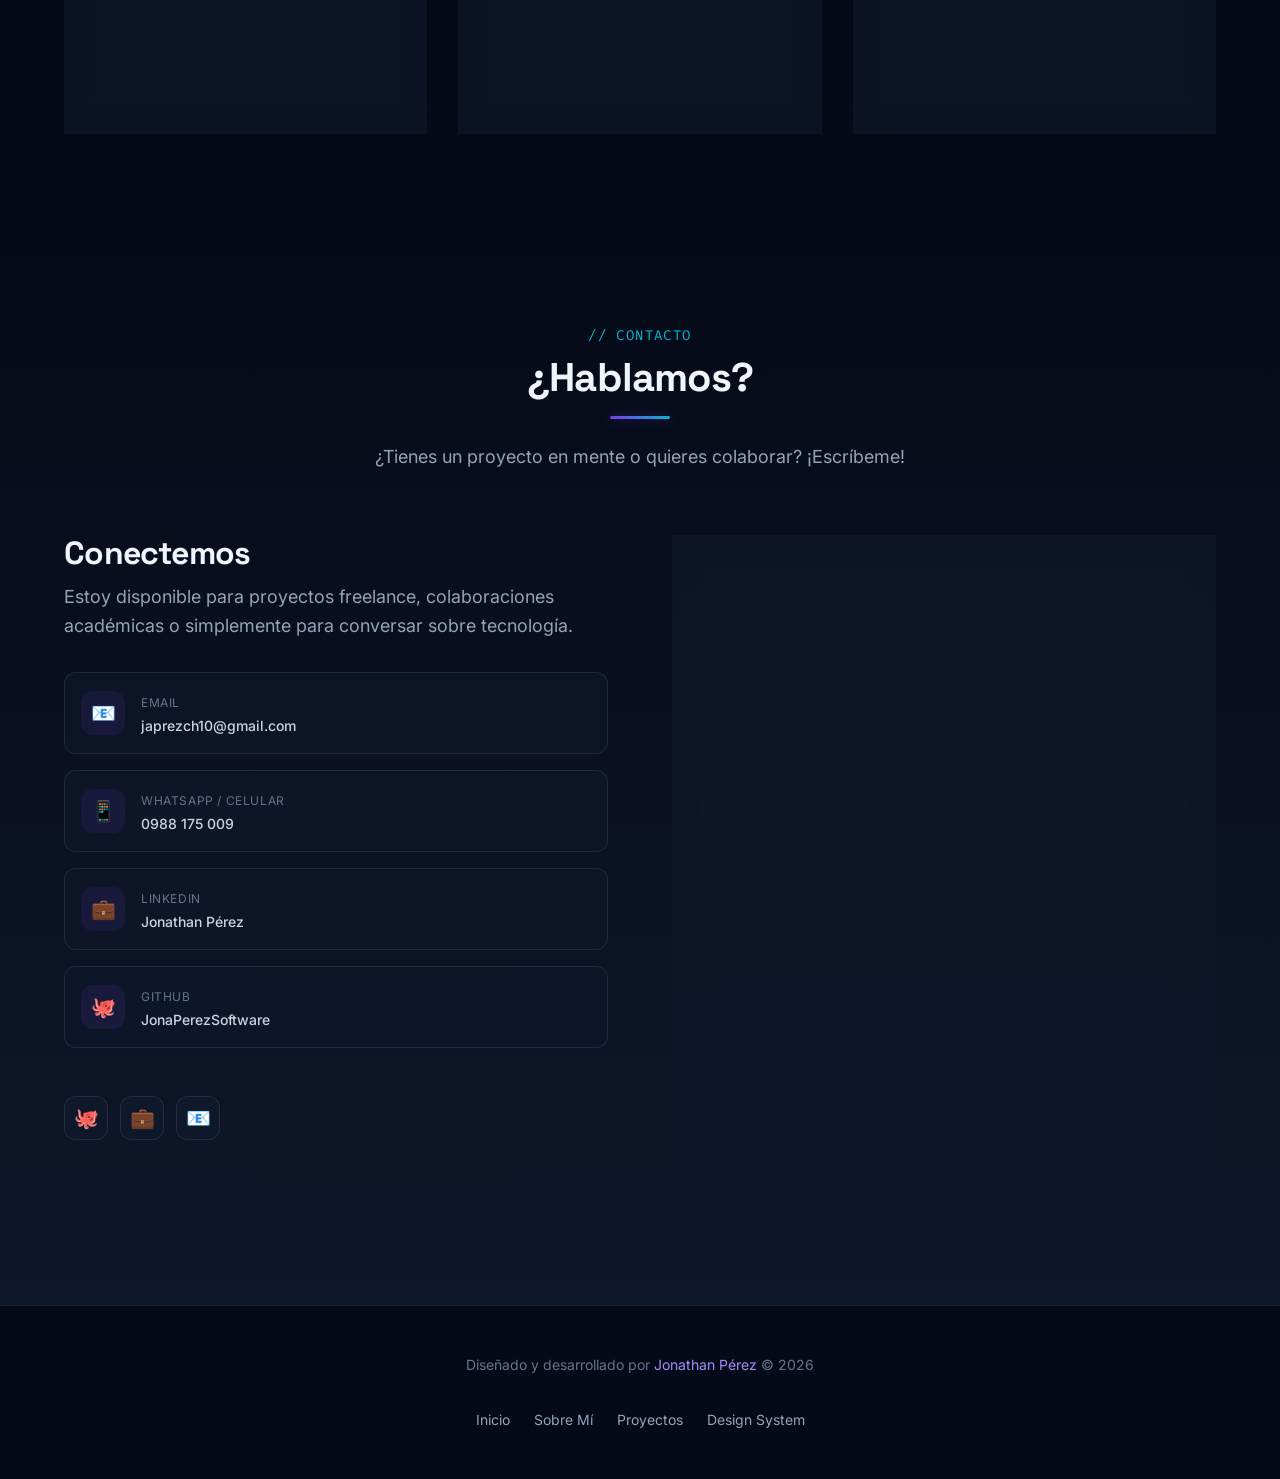
==== commit 6fe8e201: "Actualizacion en diseño" ====
--- a/index.html
+++ b/index.html
@@ -95,7 +95,7 @@
           Jonathan Abraham<br>
           <span class="text-gradient">Pérez Chiquito</span>
         </h1>
-        <p class="hero__title">Estudiante de Ingeniería de Software &bull; Apasionado por el Desarrollo Web</p>
+        <p class="hero__title">Estudiante de Ingeniería de Software &bull; Desarrollo Web</p>
         <div class="hero__cta">
           <a href="#proyectos" class="btn btn--primary">🌟 Ver Proyectos</a>
           <a href="#contacto" class="btn btn--secondary">📬 Contáctame</a>
@@ -335,6 +335,17 @@
               <span class="skill-badge__level">Básico</span>
               <div class="skill-badge__bar">
                 <div class="skill-badge__bar-fill" data-level="40"></div>
+              </div>
+            </div>
+          </div>
+
+          <div class="skill-badge animate-on-scroll" data-category="database">
+            <div class="skill-badge__icon" aria-hidden="true">🛢️</div>
+            <div class="skill-badge__info">
+              <p class="skill-badge__name">SQL Server</p>
+              <span class="skill-badge__level">Intermedio</span>
+              <div class="skill-badge__bar">
+                <div class="skill-badge__bar-fill" data-level="60"></div>
               </div>
             </div>
           </div>
--- a/css/variables.css
+++ b/css/variables.css
@@ -213,6 +213,13 @@
   background: rgba(124, 58, 237, 0.05);
 }
 
+[data-theme="light"] .skills__category-btn.active {
+  background: var(--color-primary);
+  color: #FFFFFF;
+  border-color: var(--color-primary);
+  box-shadow: 0 4px 14px rgba(124, 58, 237, 0.25);
+}
+
 /* Light mode skill badge */
 [data-theme="light"] .skill-badge {
   background: rgba(255, 255, 255, 0.9);
--- a/css/sections.css
+++ b/css/sections.css
@@ -254,8 +254,11 @@
 
 .skills__grid {
   display: grid;
-  grid-template-columns: repeat(auto-fill, minmax(220px, 1fr));
-  gap: var(--space-md);
+  grid-template-columns: repeat(auto-fit, minmax(220px, 250px));
+  justify-content: center;
+  gap: var(--space-md);
+  max-width: 1100px;
+  margin: 0 auto;
 }
 
 /* ══════════════════════════════════════════════
@@ -268,8 +271,9 @@
   gap: var(--space-xl);
 }
 
-.project-hidden {
-  display: none;
+.project-hidden,
+.skill-hidden {
+  display: none !important;
 }
 
 /* ══════════════════════════════════════════════
--- a/css/responsive.css
+++ b/css/responsive.css
@@ -26,7 +26,8 @@
   }
 
   .skills__grid {
-    grid-template-columns: repeat(auto-fill, minmax(200px, 1fr));
+    grid-template-columns: repeat(auto-fit, minmax(200px, 240px));
+    justify-content: center;
   }
 }
 
@@ -117,7 +118,8 @@
 
   /* Skills */
   .skills__grid {
-    grid-template-columns: repeat(auto-fill, minmax(180px, 1fr));
+    grid-template-columns: repeat(auto-fit, minmax(180px, 220px));
+    justify-content: center;
   }
 
   /* Contact */
@@ -160,7 +162,8 @@
   }
 
   .skills__grid {
-    grid-template-columns: 1fr 1fr;
+    grid-template-columns: repeat(auto-fit, minmax(130px, 1fr));
+    justify-content: center;
     gap: var(--space-sm);
   }
 
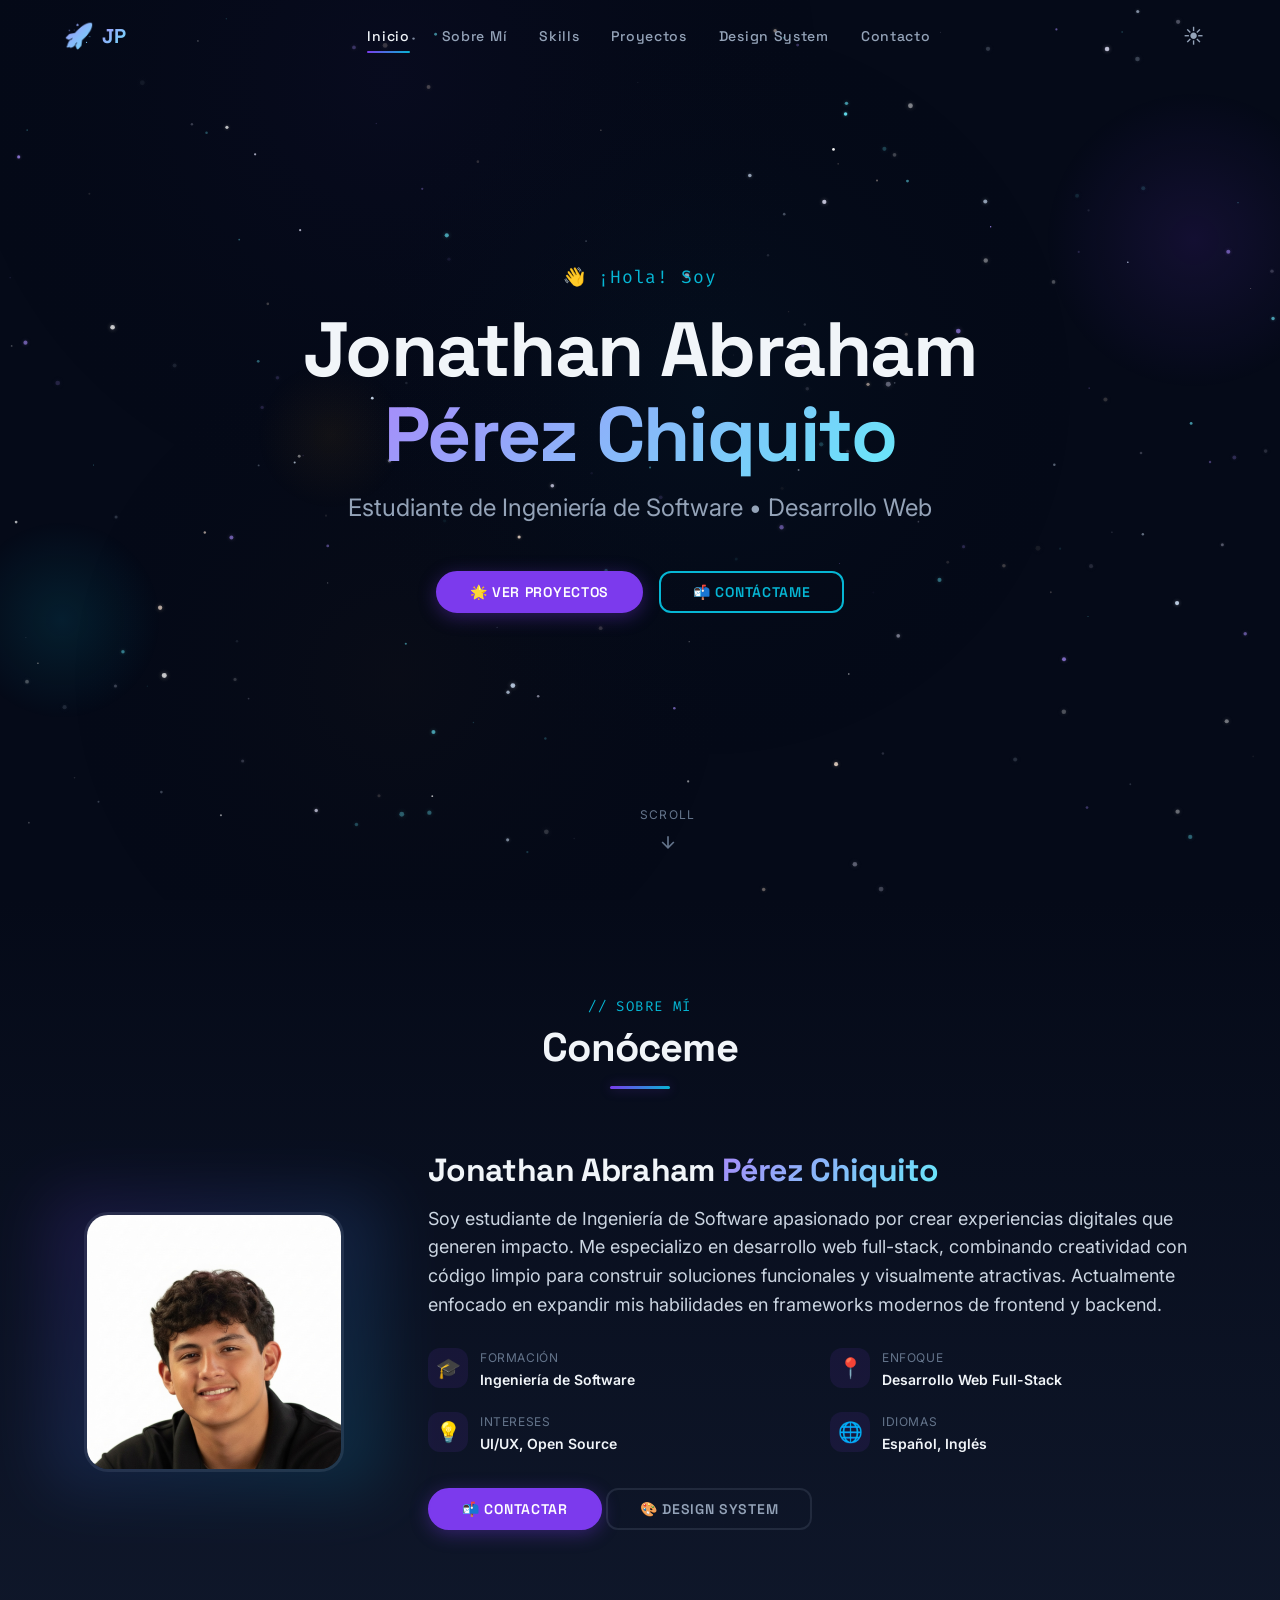
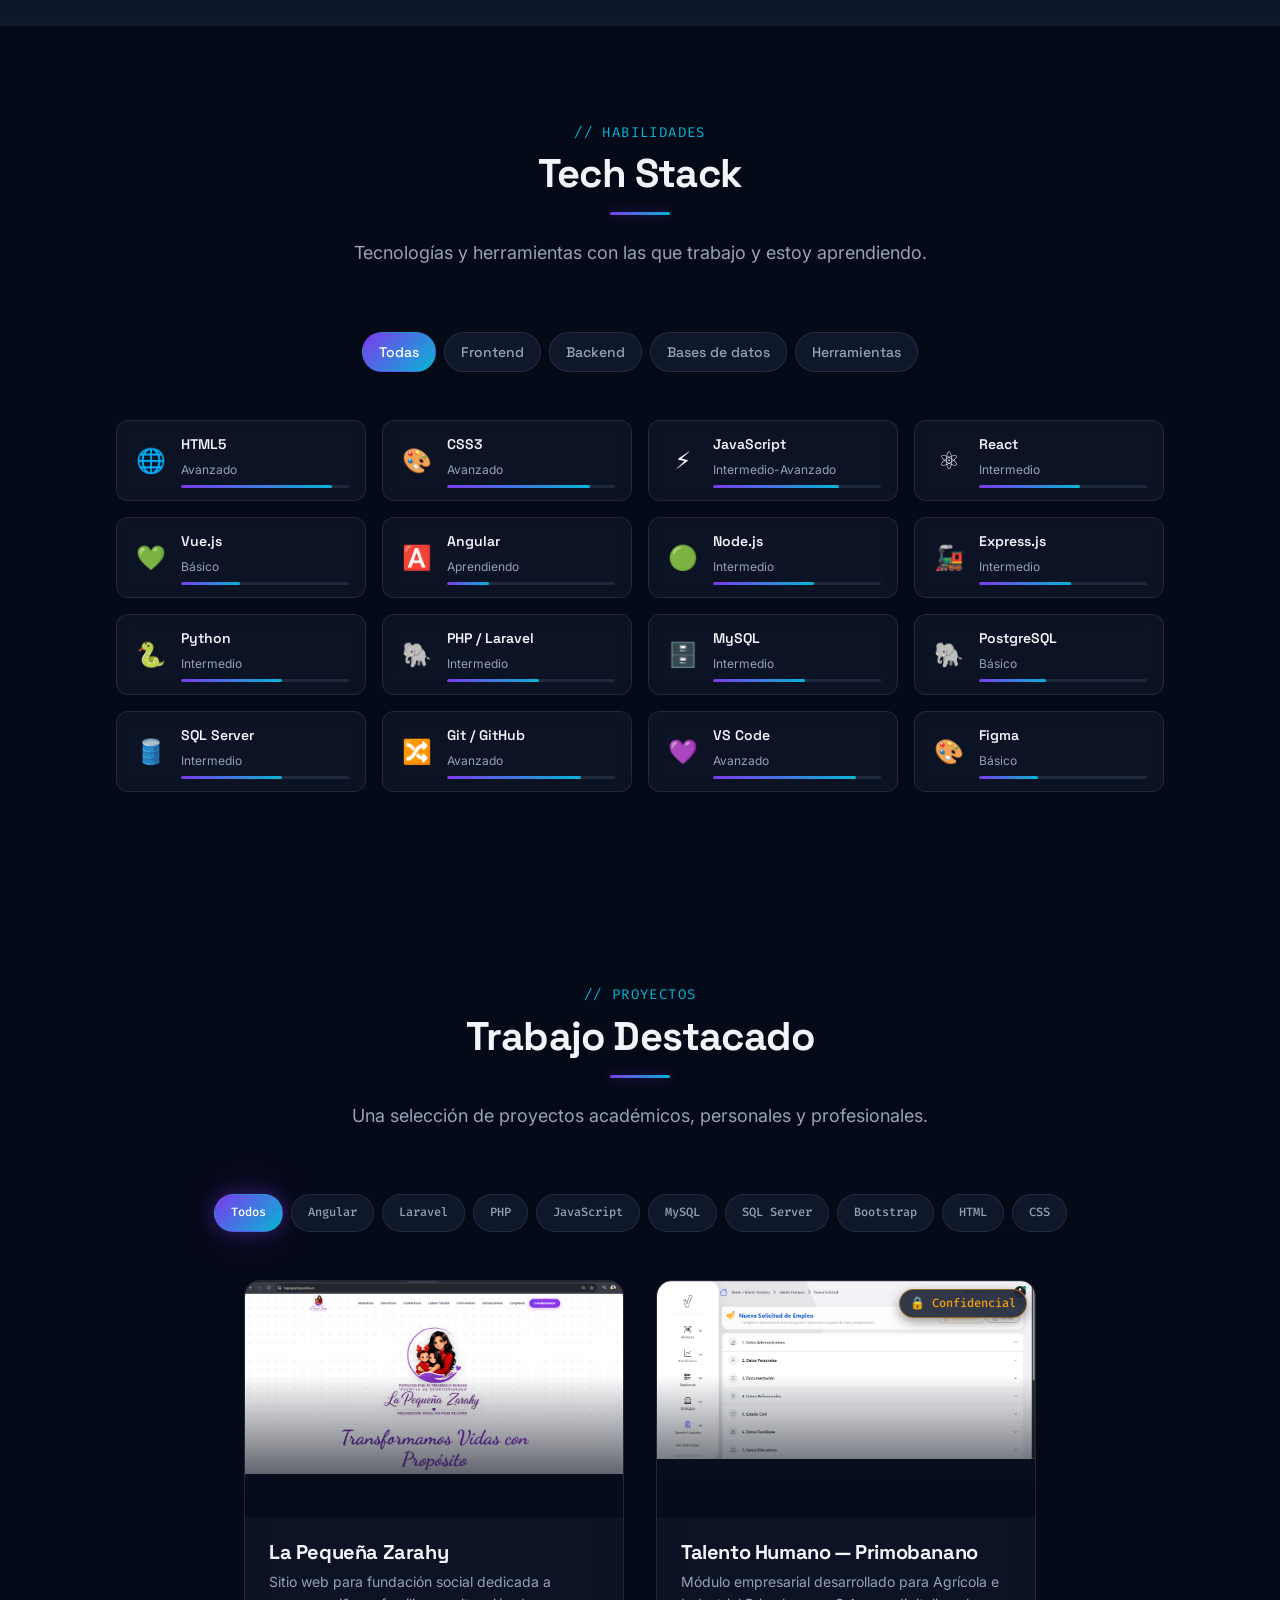
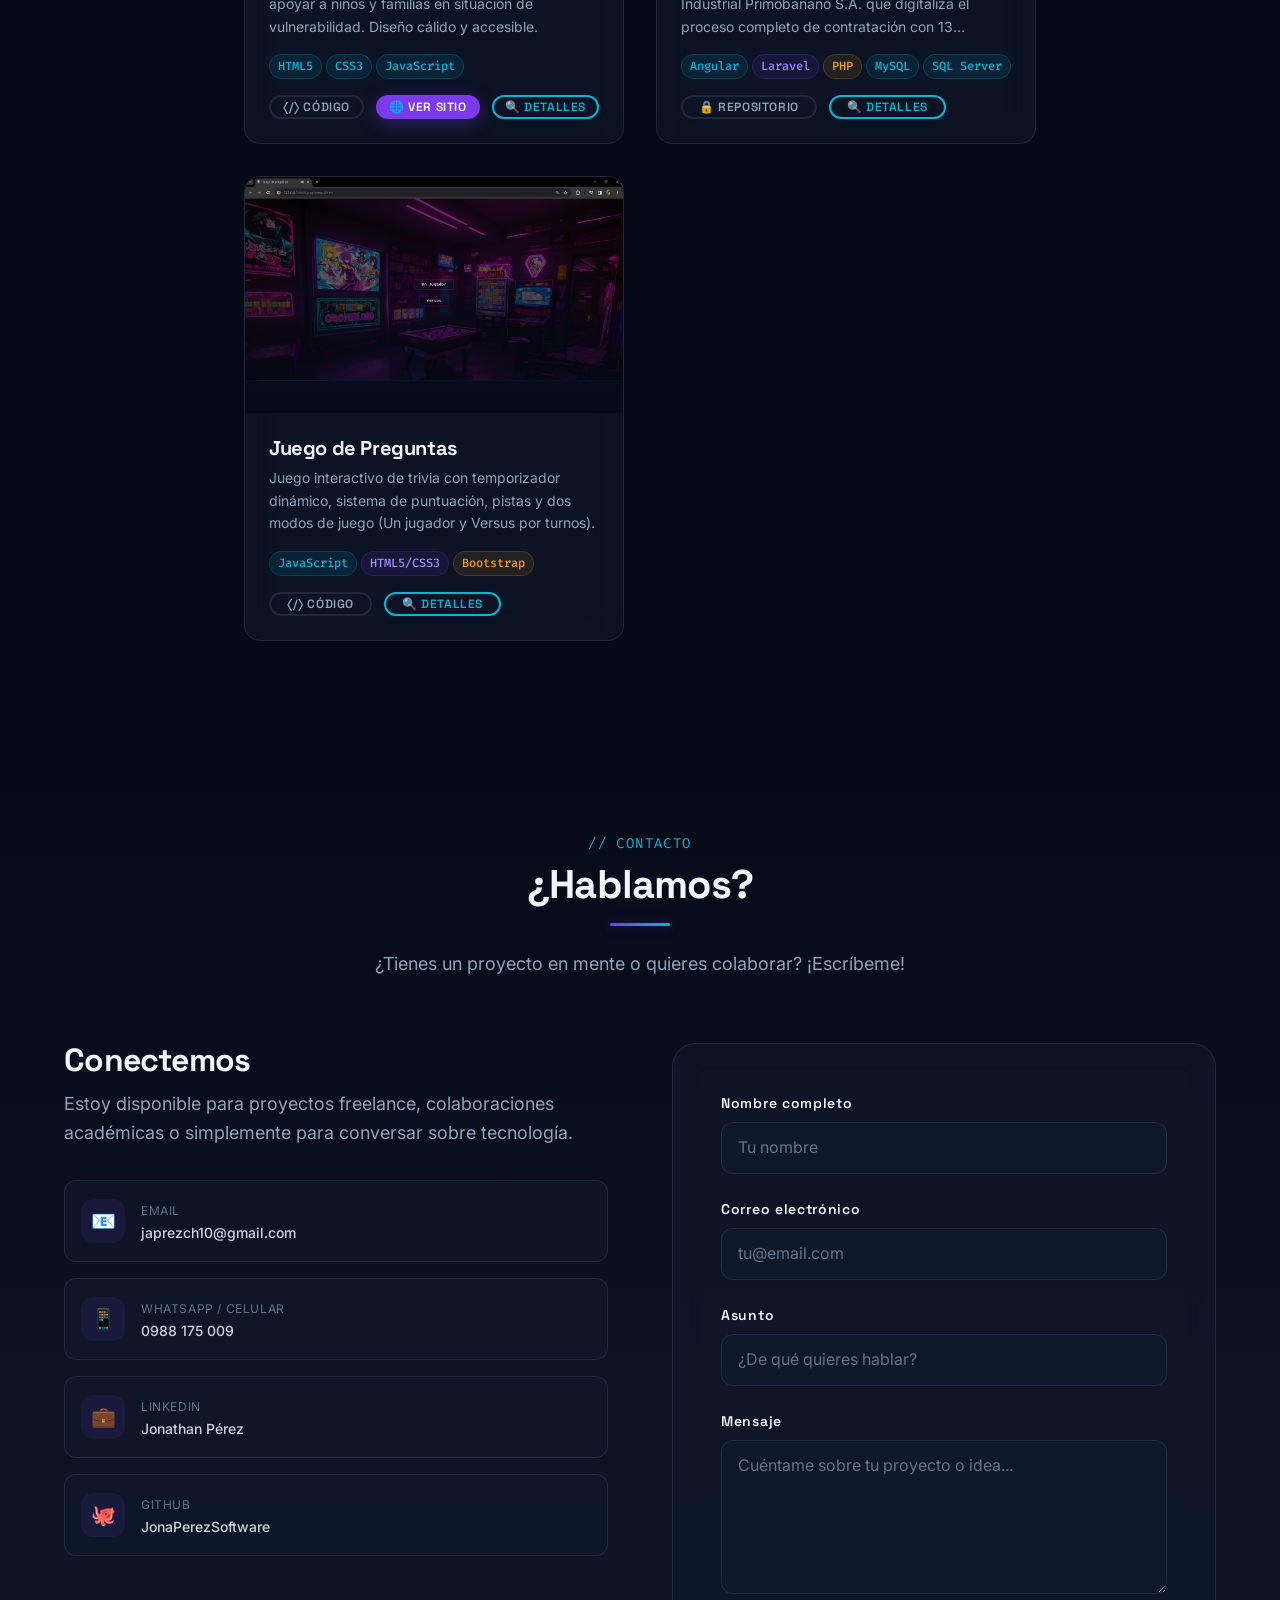
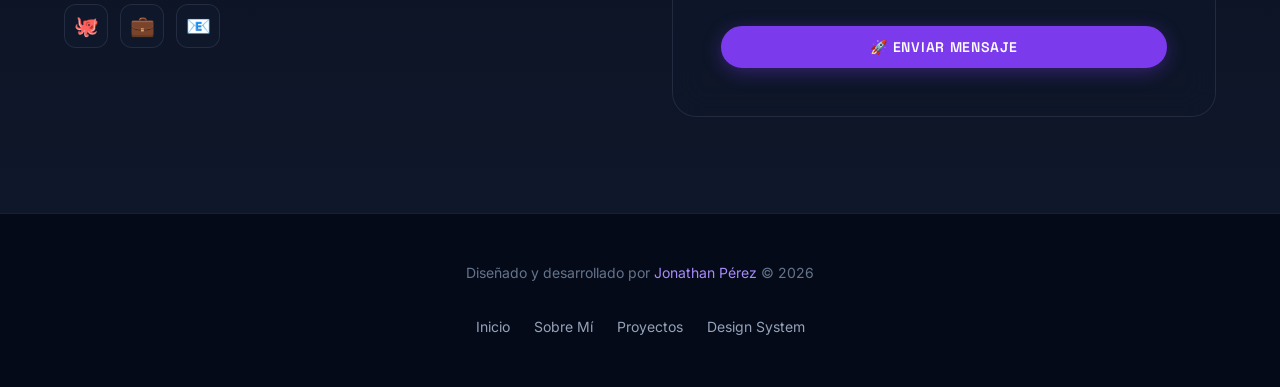
==== commit 319ecfa7: "Version 2.1" ====
--- a/index.html
+++ b/index.html
@@ -402,7 +402,13 @@
         <!-- Filter bar -->
         <div class="filter-bar animate-on-scroll" role="toolbar" aria-label="Filtrar proyectos">
           <button class="filter-btn active" data-filter="all">Todos</button>
+          <button class="filter-btn" data-filter="angular">Angular</button>
+          <button class="filter-btn" data-filter="laravel">Laravel</button>
+          <button class="filter-btn" data-filter="php">PHP</button>
           <button class="filter-btn" data-filter="javascript">JavaScript</button>
+          <button class="filter-btn" data-filter="mysql">MySQL</button>
+          <button class="filter-btn" data-filter="sqlserver">SQL Server</button>
+          <button class="filter-btn" data-filter="bootstrap">Bootstrap</button>
           <button class="filter-btn" data-filter="html">HTML</button>
           <button class="filter-btn" data-filter="css">CSS</button>
         </div>
@@ -440,7 +446,7 @@
           </article>
 
           <!-- Project 2: Talento Humano (Hacienda) -->
-          <article class="card card-project animate-on-scroll" data-technologies="javascript,html,css">
+          <article class="card card-project animate-on-scroll" data-technologies="angular,laravel,php,mysql,sqlserver">
             <div class="card-project__image-wrapper">
               <figure>
                 <img src="assets/images/project-talento-humano-solicitud.png"
@@ -464,6 +470,7 @@
                 <span class="tag tag--primary">Laravel</span>
                 <span class="tag tag--accent">PHP</span>
                 <span class="tag">MySQL</span>
+                <span class="tag">SQL Server</span>
               </div>
               <div class="card-project__actions">
                 <button type="button" class="btn btn--ghost btn--sm js-private-repo-trigger"
@@ -474,8 +481,8 @@
             </div>
           </article>
 
-          <!-- Project 2: Juego de Preguntas -->
-          <article class="card card-project animate-on-scroll" data-technologies="html,css,javascript">
+          <!-- Project 3: Juego de Preguntas -->
+          <article class="card card-project animate-on-scroll" data-technologies="javascript,html,css,bootstrap">
             <div class="card-project__image-wrapper">
               <figure>
                 <img src="assets/images/project-juego-preguntas.png"
--- a/css/sections.css
+++ b/css/sections.css
@@ -267,7 +267,8 @@
 
 .projects__grid {
   display: grid;
-  grid-template-columns: repeat(auto-fill, minmax(340px, 1fr));
+  grid-template-columns: repeat(auto-fit, minmax(320px, 380px));
+  justify-content: center;
   gap: var(--space-xl);
 }
 
--- a/css/responsive.css
+++ b/css/responsive.css
@@ -22,7 +22,8 @@
   }
 
   .projects__grid {
-    grid-template-columns: repeat(auto-fill, minmax(300px, 1fr));
+    grid-template-columns: repeat(auto-fit, minmax(280px, 360px));
+    justify-content: center;
   }
 
   .skills__grid {
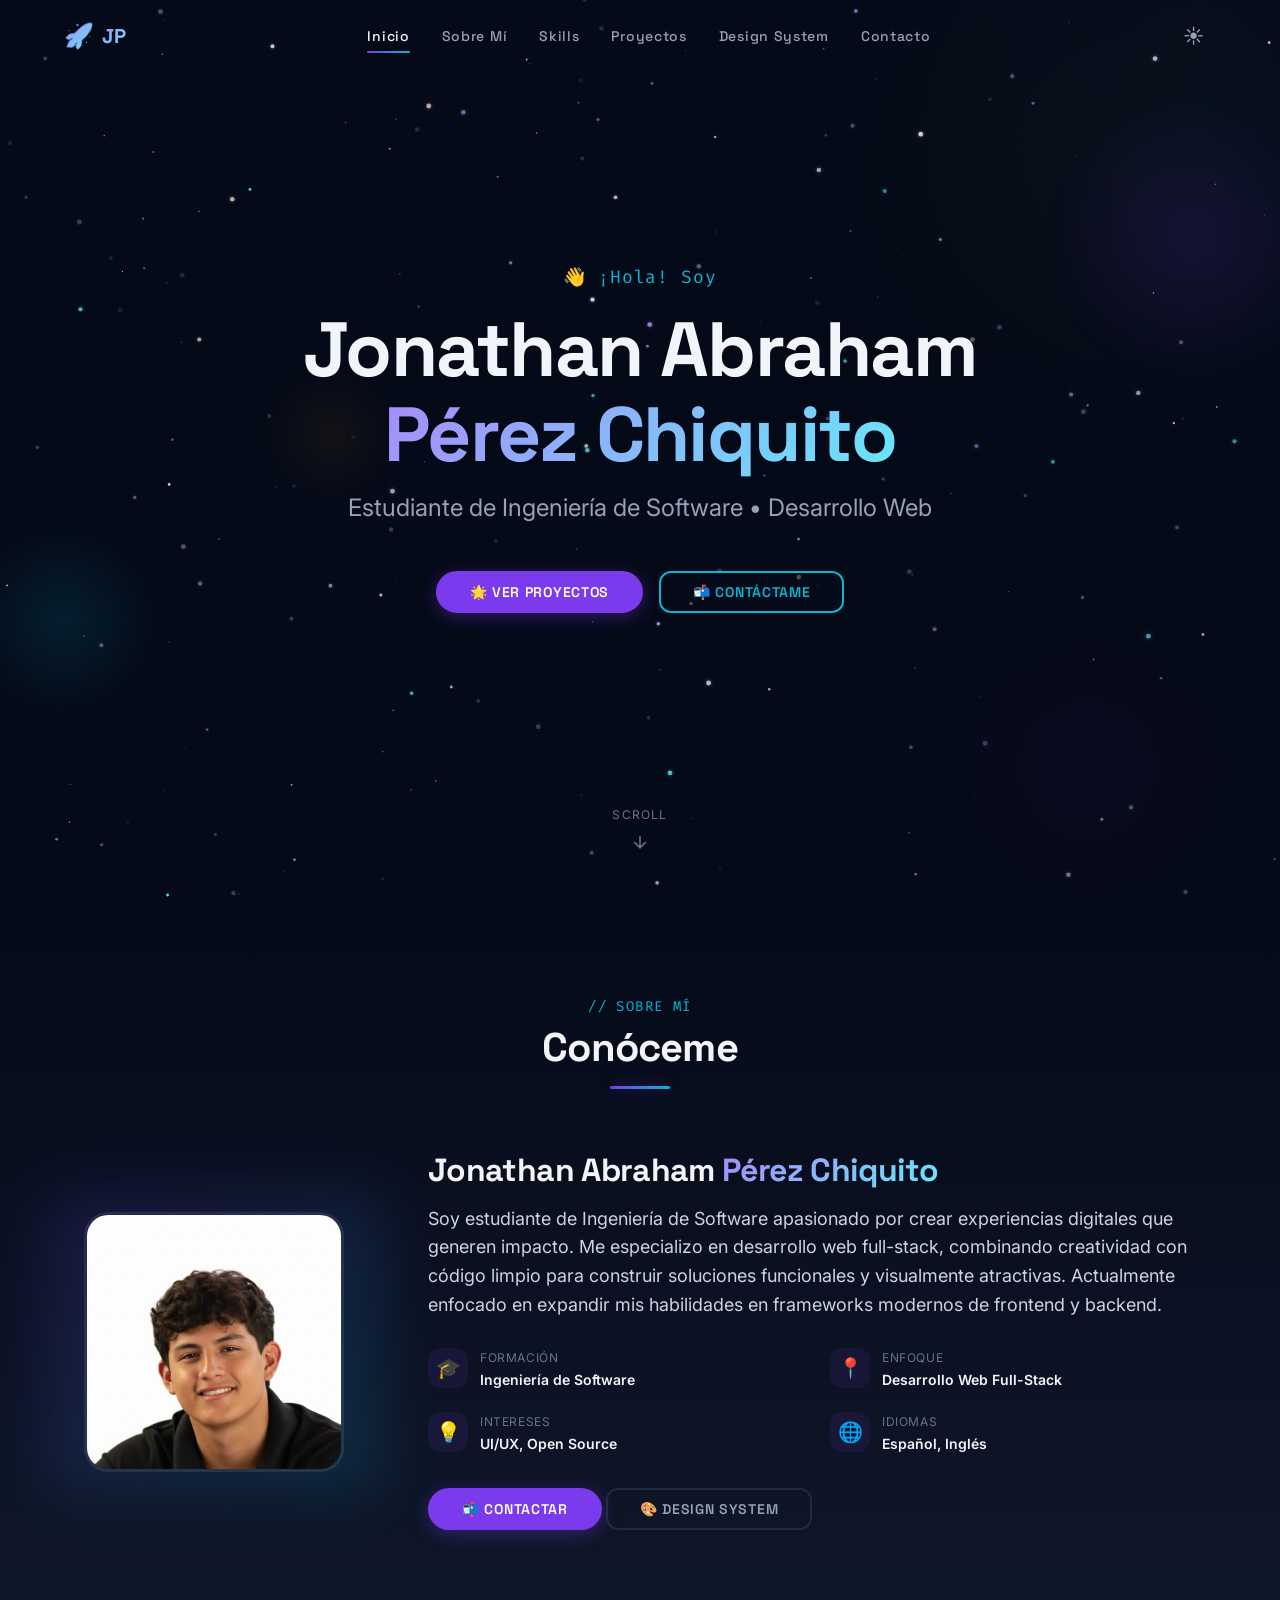
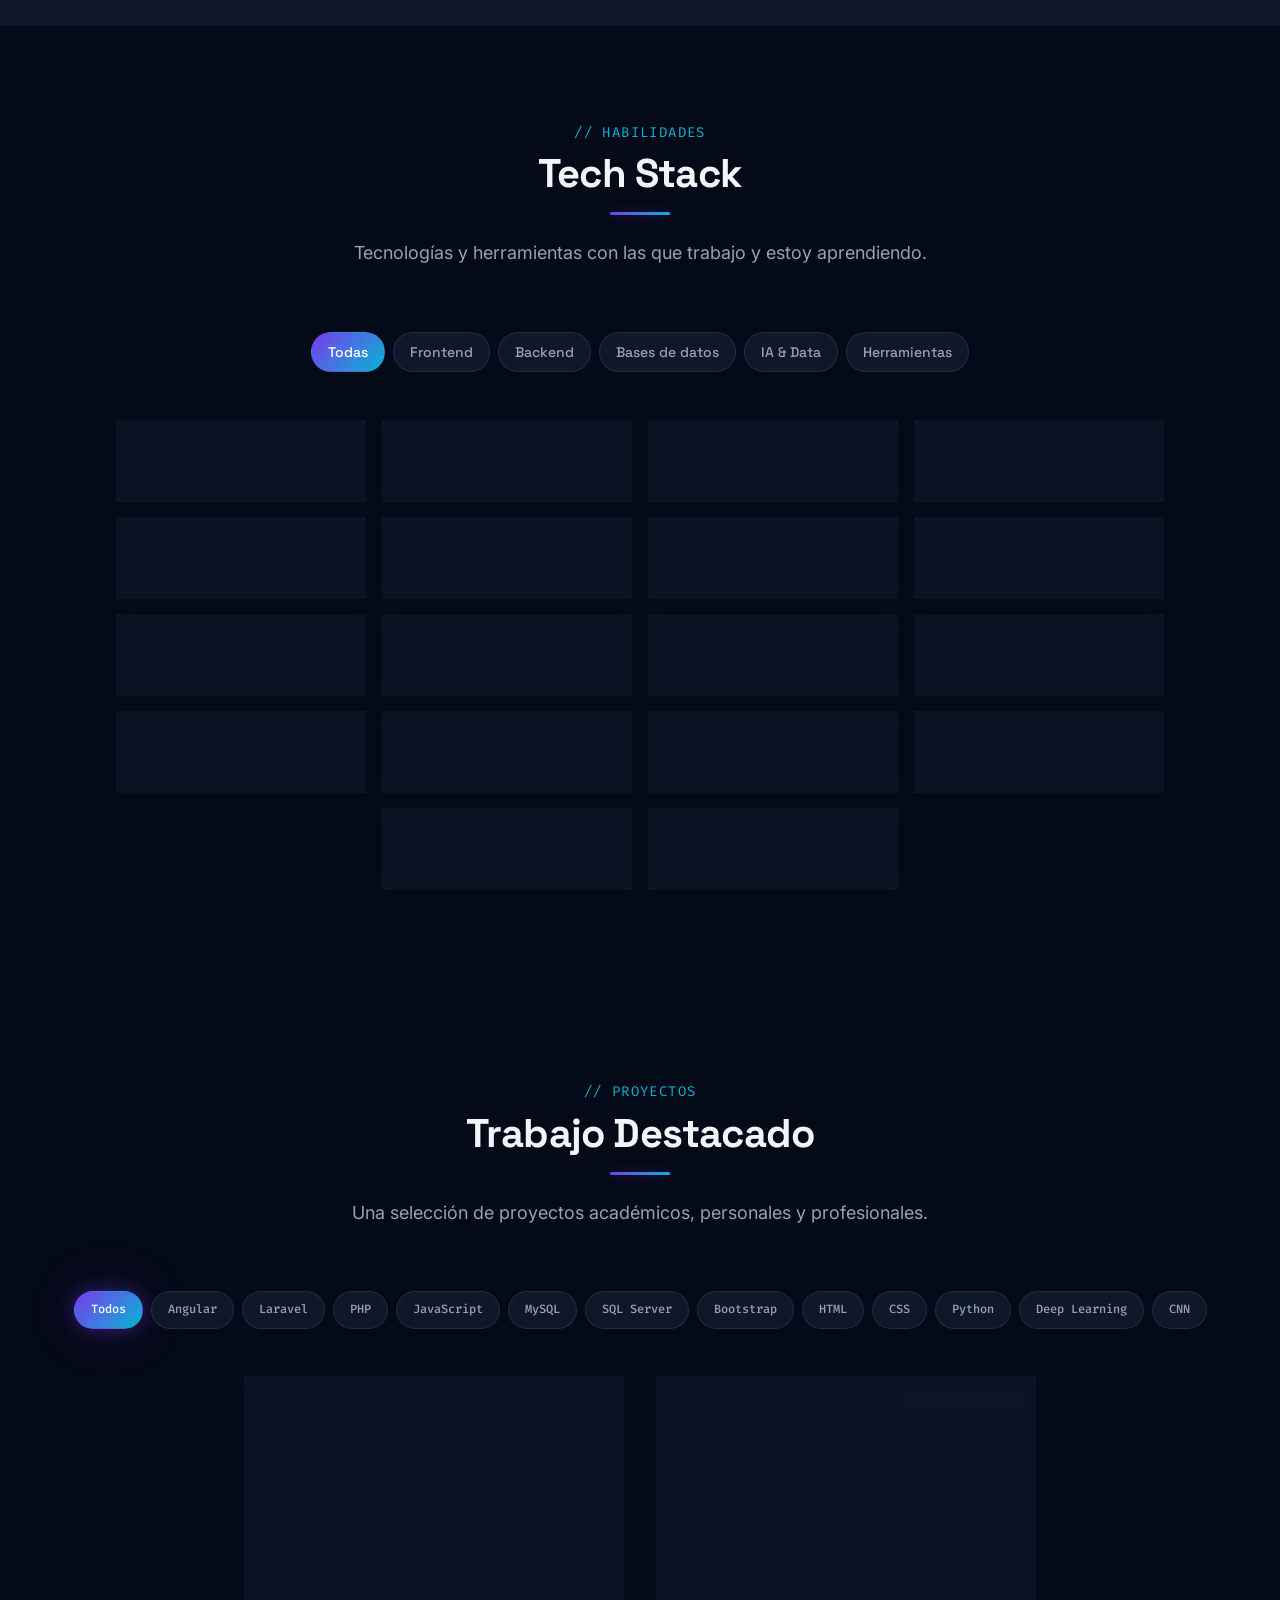
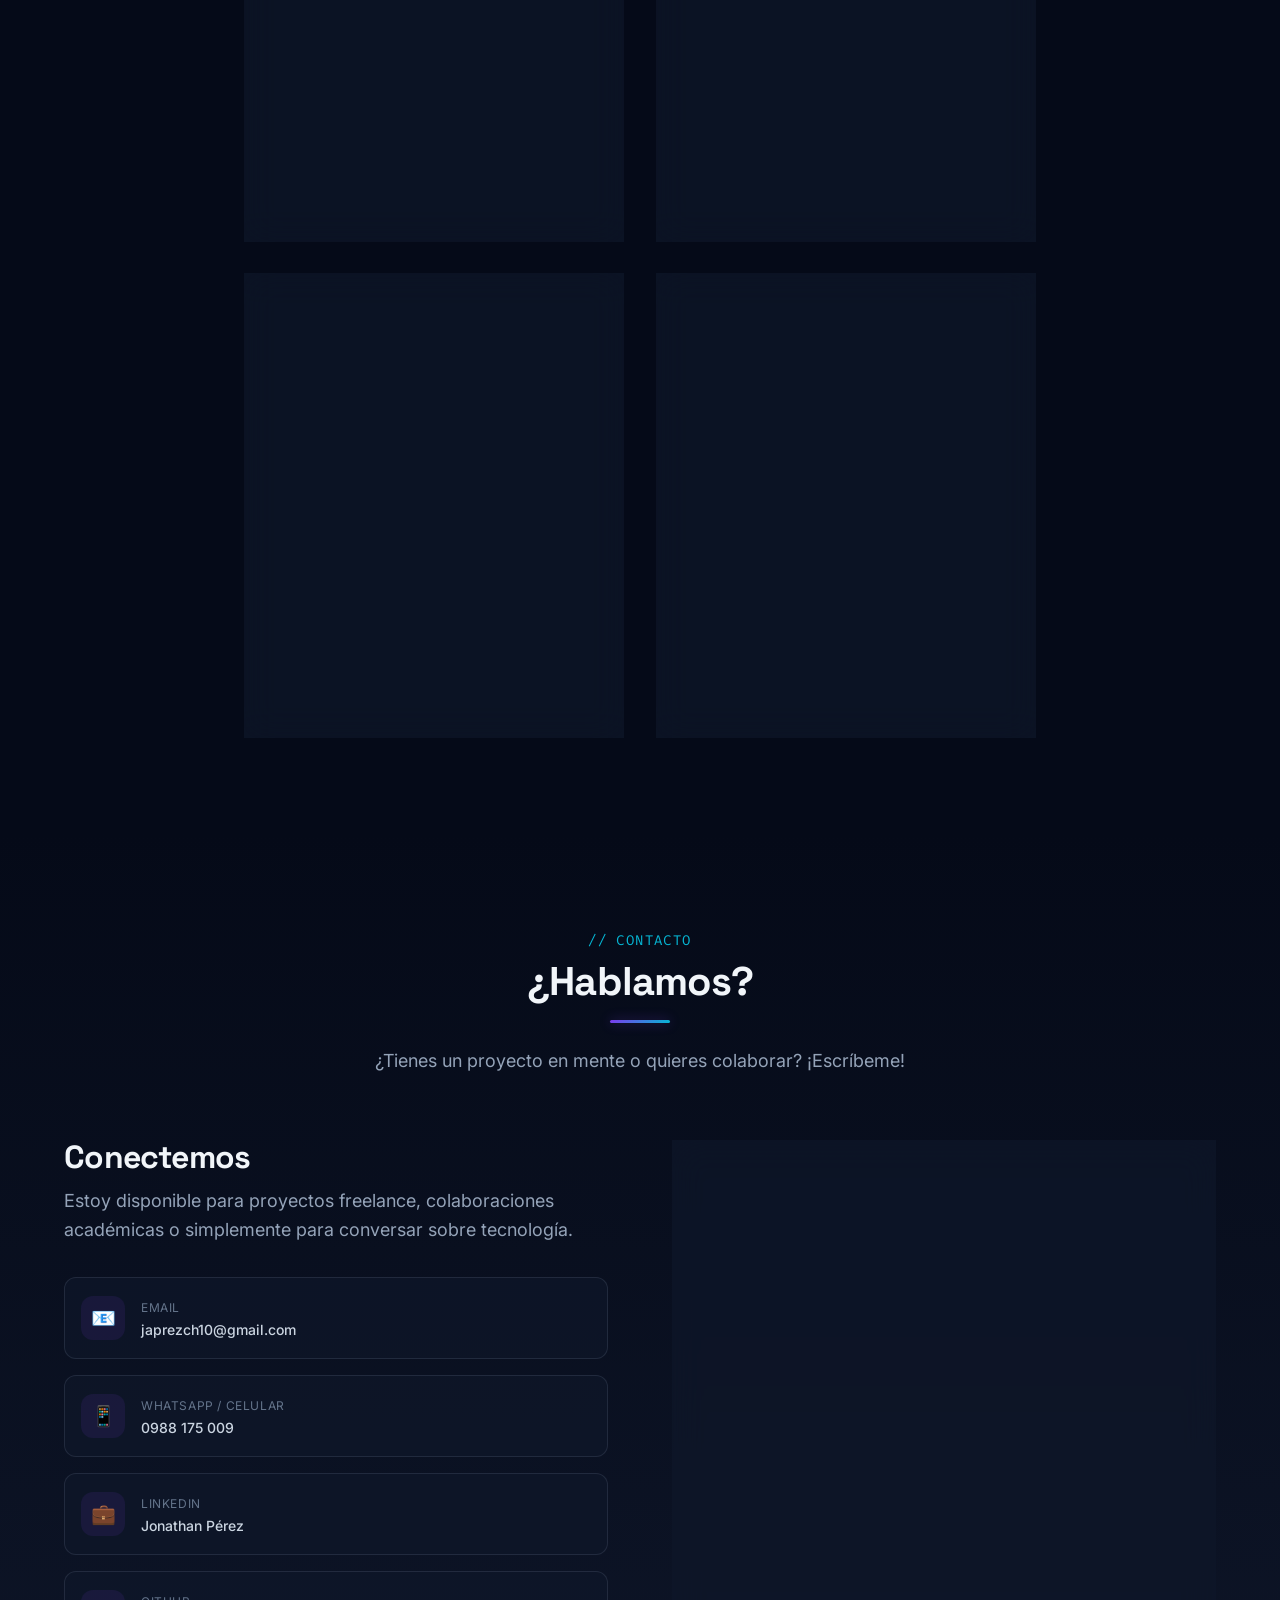
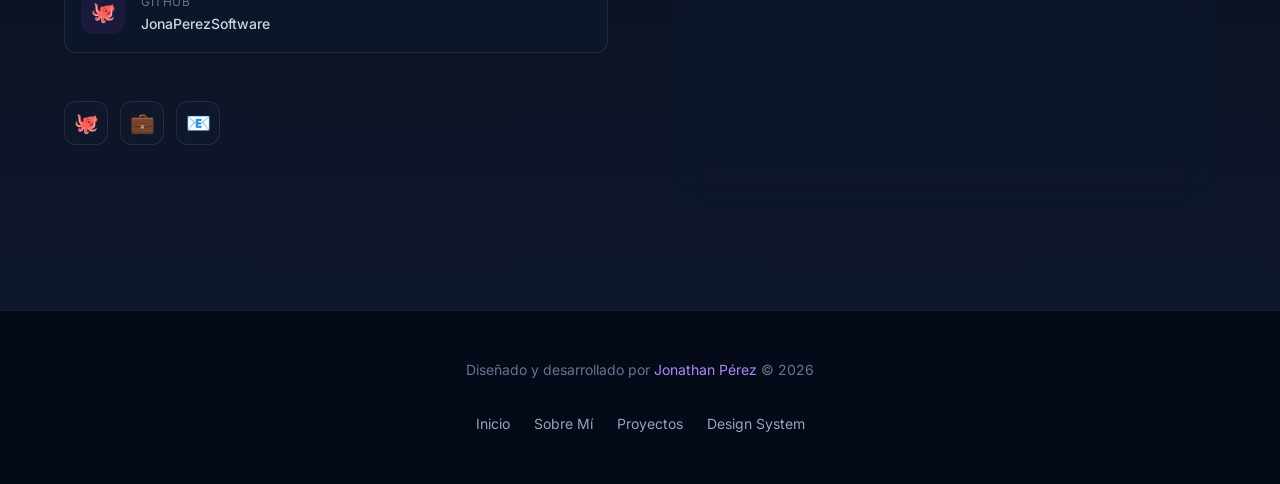
==== commit fc5bc41e: "Agregamos nuevo proyecto" ====
--- a/index.html
+++ b/index.html
@@ -199,6 +199,7 @@
           <button class="skills__category-btn" data-category="backend" role="tab" aria-selected="false">Backend</button>
           <button class="skills__category-btn" data-category="database" role="tab" aria-selected="false">Bases de
             datos</button>
+          <button class="skills__category-btn" data-category="ai" role="tab" aria-selected="false">IA & Data</button>
           <button class="skills__category-btn" data-category="tools" role="tab"
             aria-selected="false">Herramientas</button>
         </div>
@@ -346,6 +347,29 @@
               <span class="skill-badge__level">Intermedio</span>
               <div class="skill-badge__bar">
                 <div class="skill-badge__bar-fill" data-level="60"></div>
+              </div>
+            </div>
+          </div>
+
+          <!-- IA & Data -->
+          <div class="skill-badge animate-on-scroll" data-category="ai">
+            <div class="skill-badge__icon" aria-hidden="true">🧠</div>
+            <div class="skill-badge__info">
+              <p class="skill-badge__name">Deep Learning</p>
+              <span class="skill-badge__level">Intermedio</span>
+              <div class="skill-badge__bar">
+                <div class="skill-badge__bar-fill" data-level="70"></div>
+              </div>
+            </div>
+          </div>
+
+          <div class="skill-badge animate-on-scroll" data-category="ai">
+            <div class="skill-badge__icon" aria-hidden="true">🤖</div>
+            <div class="skill-badge__info">
+              <p class="skill-badge__name">TensorFlow / Keras</p>
+              <span class="skill-badge__level">Intermedio</span>
+              <div class="skill-badge__bar">
+                <div class="skill-badge__bar-fill" data-level="65"></div>
               </div>
             </div>
           </div>
@@ -411,6 +435,9 @@
           <button class="filter-btn" data-filter="bootstrap">Bootstrap</button>
           <button class="filter-btn" data-filter="html">HTML</button>
           <button class="filter-btn" data-filter="css">CSS</button>
+          <button class="filter-btn" data-filter="python">Python</button>
+          <button class="filter-btn" data-filter="deep-learning">Deep Learning</button>
+          <button class="filter-btn" data-filter="cnn">CNN</button>
         </div>
 
         <!-- Projects Grid -->
@@ -504,6 +531,35 @@
                 <a href="https://github.com/JonaPerezSoftware/Juego-Preguntas" target="_blank" rel="noopener noreferrer"
                   class="btn btn--ghost btn--sm">⟨/⟩ Código</a>
                 <button class="btn btn--secondary btn--sm" data-modal-trigger="juego-preguntas">🔍 Detalles</button>
+              </div>
+            </div>
+          </article>
+
+          <!-- Project 4: Clasificador de Galaxias -->
+          <article class="card card-project animate-on-scroll" data-technologies="python,deep-learning,cnn">
+            <div class="card-project__image-wrapper">
+              <figure>
+                <img src="assets/images/galaxy-1.png"
+                  alt="Clasificador de Galaxias con Deep Learning" class="card-project__image"
+                  loading="lazy" width="600" height="375"
+                  style="object-position: top center;">
+                <div class="card-project__overlay" aria-hidden="true"></div>
+              </figure>
+            </div>
+            <div class="card-project__body">
+              <h3 class="card-project__title">Clasificador de Galaxias con CNN</h3>
+              <p class="card-project__description">Comparativa de 4 arquitecturas de Deep Learning (MobileNetV2, DenseNet121, InceptionV3, ResNet50) para clasificar ~70,000 imágenes del dataset Galaxy Zoo en 5 clases.</p>
+              <div class="card-project__tags">
+                <span class="tag">Python</span>
+                <span class="tag tag--primary">Deep Learning</span>
+                <span class="tag tag--accent">CNN</span>
+              </div>
+              <div class="card-project__actions">
+                <a href="https://drive.google.com/drive/folders/1IU6pQ9-1LKThClcSjsQqAKSxmV4D7Y5Y?usp=sharing" target="_blank"
+                  rel="noopener noreferrer" class="btn btn--ghost btn--sm" title="Google Drive">📁 Dataset & Modelos</a>
+                <a href="https://drive.google.com/file/d/11F64jBACLS7-QhIHG9iuMeIB8kTi8SE0/view?usp=sharing" target="_blank" rel="noopener noreferrer"
+                  class="btn btn--primary btn--sm">📓 Colab Notebook</a>
+                <button class="btn btn--secondary btn--sm" data-modal-trigger="galaxy">🔍 Detalles</button>
               </div>
             </div>
           </article>
--- a/css/sections.css
+++ b/css/sections.css
@@ -57,8 +57,10 @@
 .hero__scroll-indicator {
   position: absolute;
   bottom: var(--space-2xl);
-  left: 50%;
-  transform: translateX(-50%);
+  left: 0;
+  right: 0;
+  margin: 0 auto;
+  width: max-content;
   display: flex;
   flex-direction: column;
   align-items: center;
@@ -253,23 +255,33 @@
 }
 
 .skills__grid {
-  display: grid;
-  grid-template-columns: repeat(auto-fit, minmax(220px, 250px));
+  display: flex;
+  flex-wrap: wrap;
   justify-content: center;
   gap: var(--space-md);
   max-width: 1100px;
   margin: 0 auto;
 }
 
+.skills__grid > * {
+  width: 100%;
+  max-width: 250px;
+}
+
 /* ══════════════════════════════════════════════
    PROJECTS / PROYECTOS
    ══════════════════════════════════════════════ */
 
 .projects__grid {
-  display: grid;
-  grid-template-columns: repeat(auto-fit, minmax(320px, 380px));
+  display: flex;
+  flex-wrap: wrap;
   justify-content: center;
   gap: var(--space-xl);
+}
+
+.projects__grid > * {
+  width: 100%;
+  max-width: 380px;
 }
 
 .project-hidden,
--- a/css/responsive.css
+++ b/css/responsive.css
@@ -21,14 +21,12 @@
     gap: var(--space-2xl);
   }
 
-  .projects__grid {
-    grid-template-columns: repeat(auto-fit, minmax(280px, 360px));
-    justify-content: center;
-  }
-
-  .skills__grid {
-    grid-template-columns: repeat(auto-fit, minmax(200px, 240px));
-    justify-content: center;
+  .projects__grid > * {
+    max-width: 360px;
+  }
+
+  .skills__grid > * {
+    max-width: 240px;
   }
 }
 
@@ -113,14 +111,13 @@
   }
 
   /* Projects */
-  .projects__grid {
-    grid-template-columns: 1fr;
+  .projects__grid > * {
+    max-width: 100%;
   }
 
   /* Skills */
-  .skills__grid {
-    grid-template-columns: repeat(auto-fit, minmax(180px, 220px));
-    justify-content: center;
+  .skills__grid > * {
+    max-width: 220px;
   }
 
   /* Contact */
@@ -163,9 +160,10 @@
   }
 
   .skills__grid {
-    grid-template-columns: repeat(auto-fit, minmax(130px, 1fr));
-    justify-content: center;
     gap: var(--space-sm);
+  }
+  .skills__grid > * {
+    max-width: 100%;
   }
 
   .skill-badge {
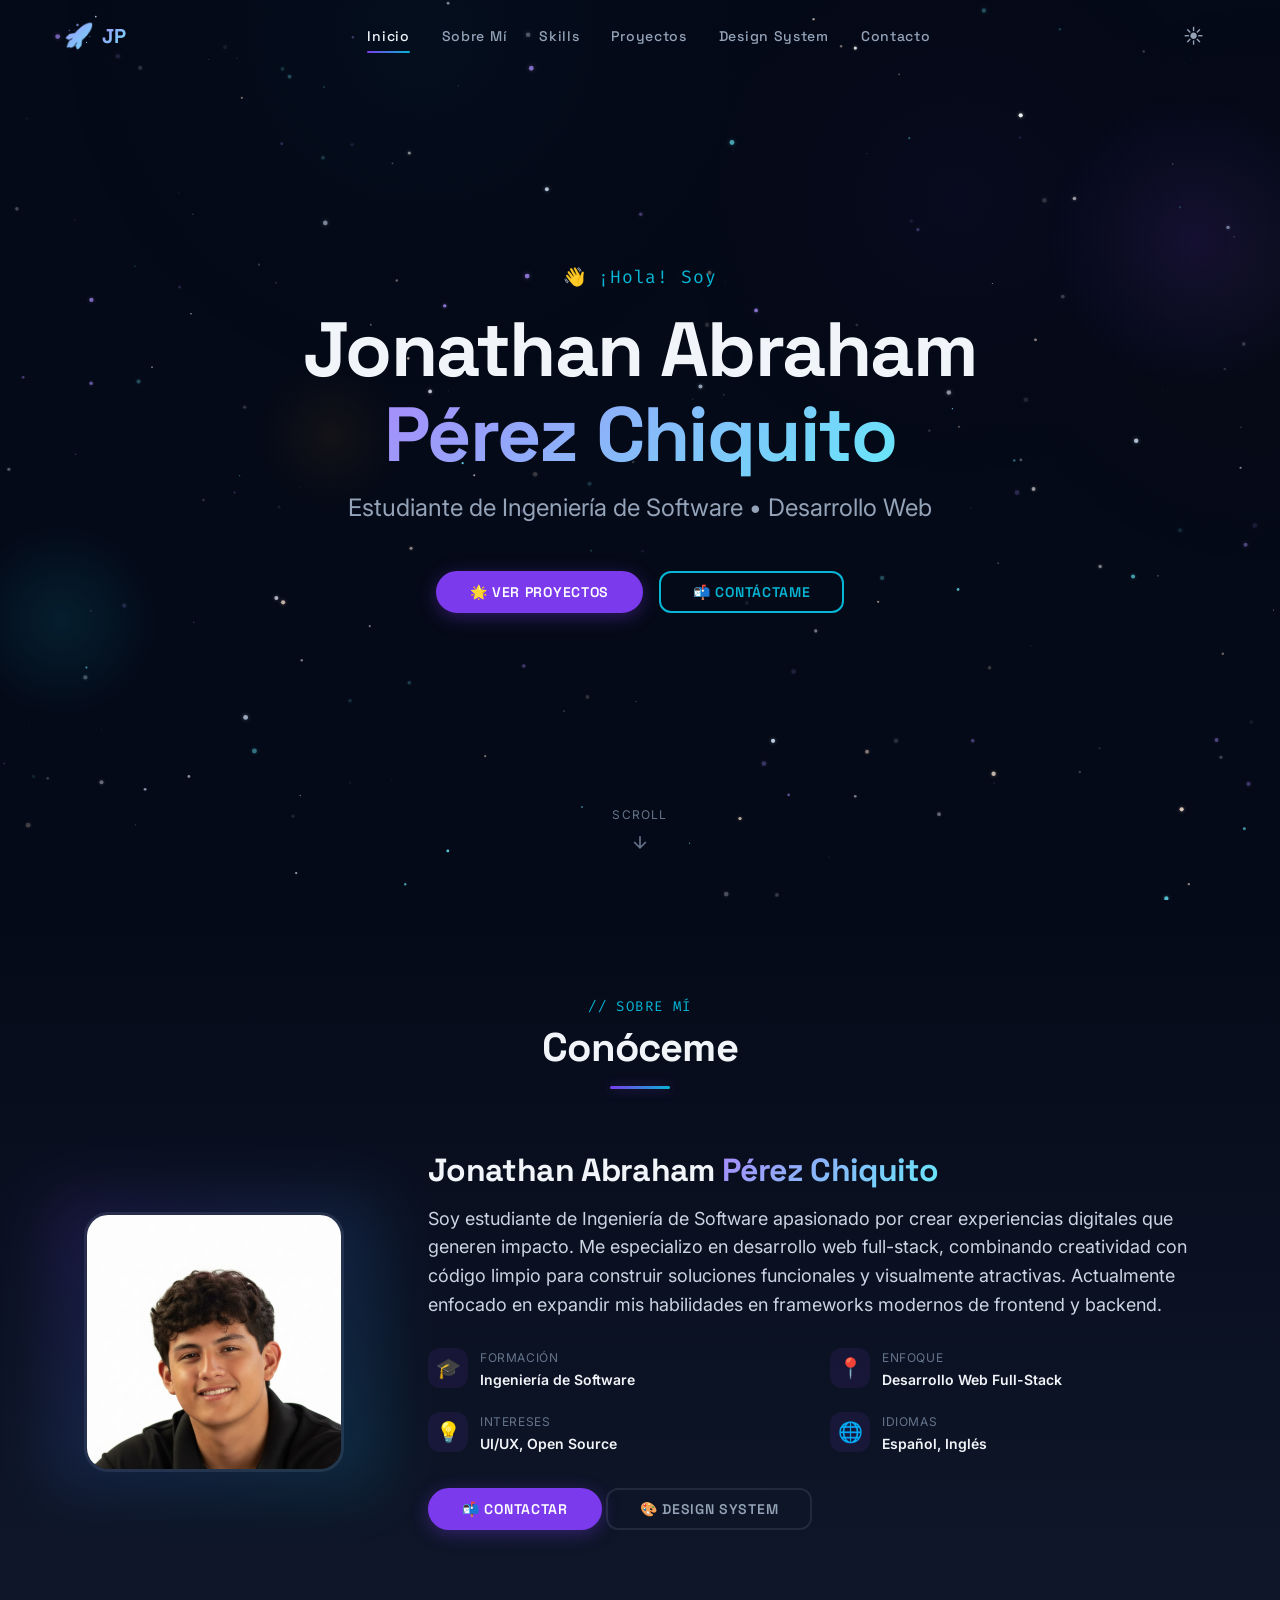
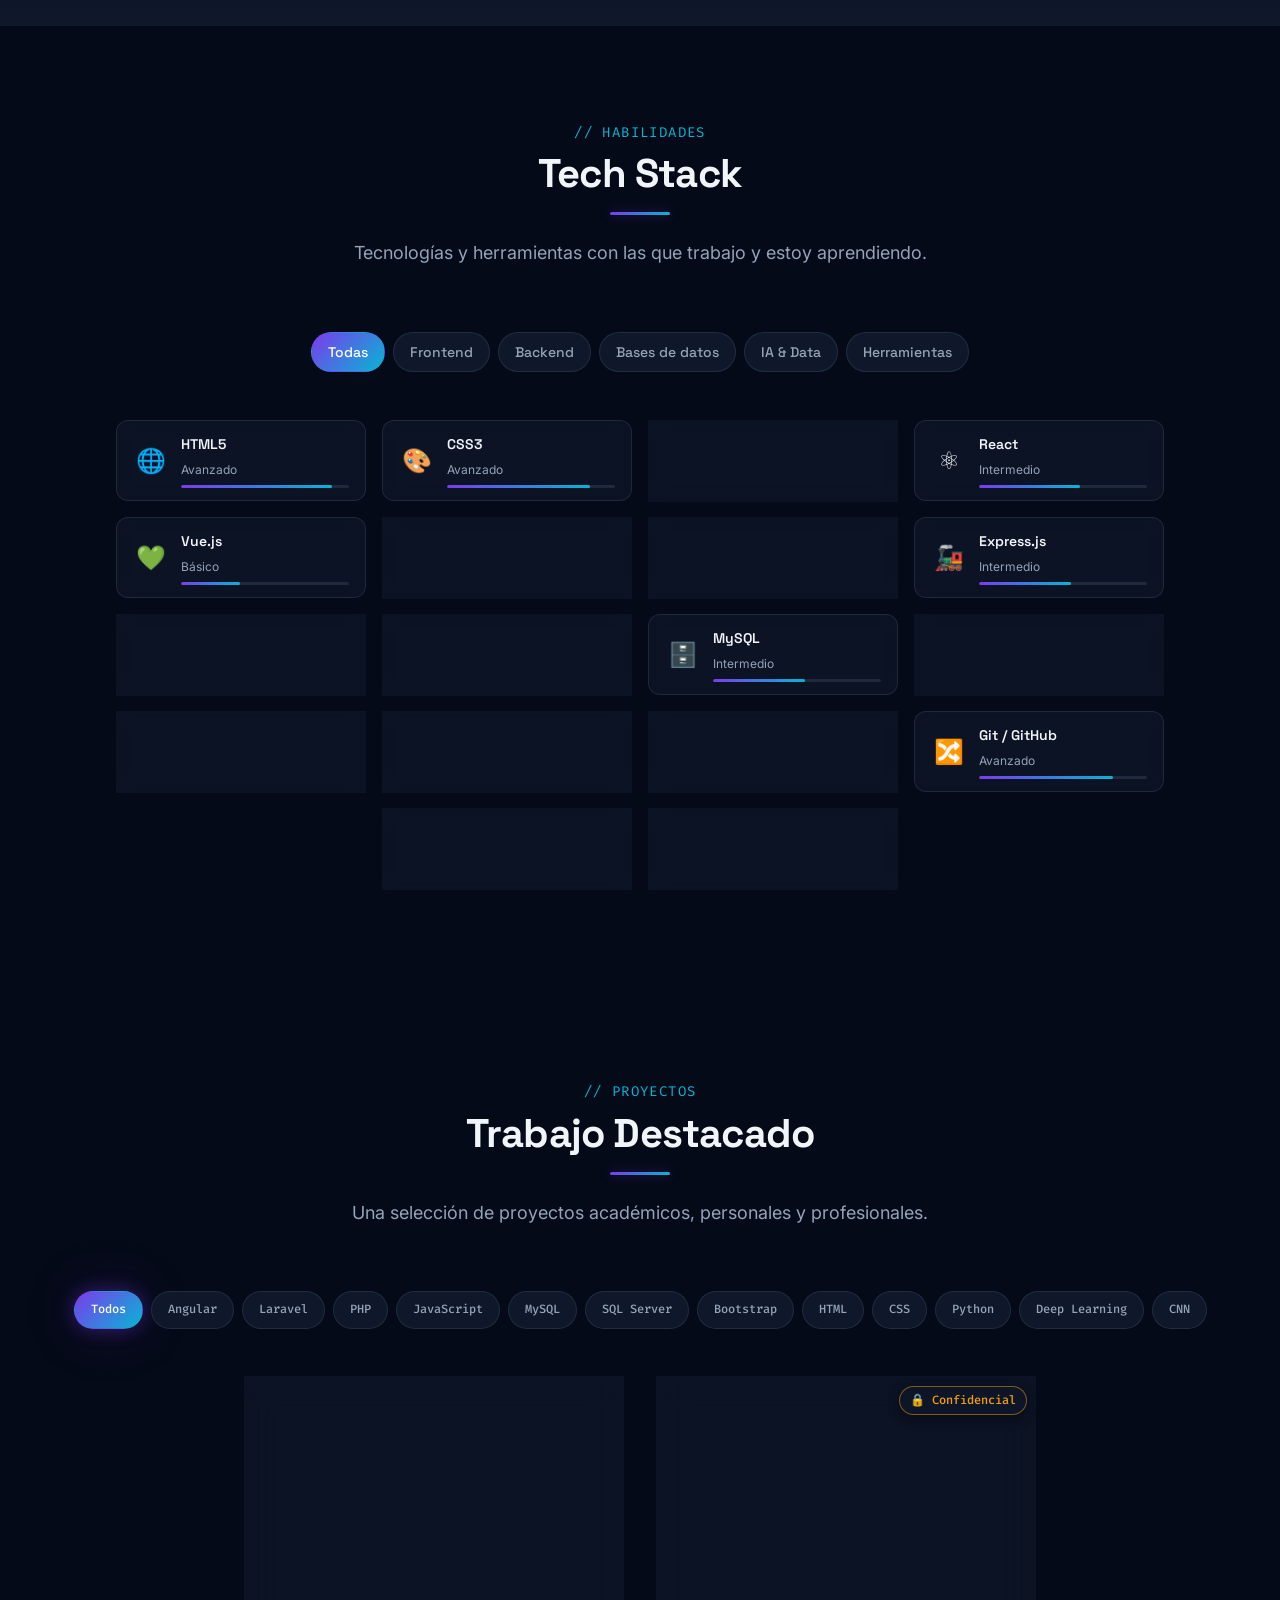
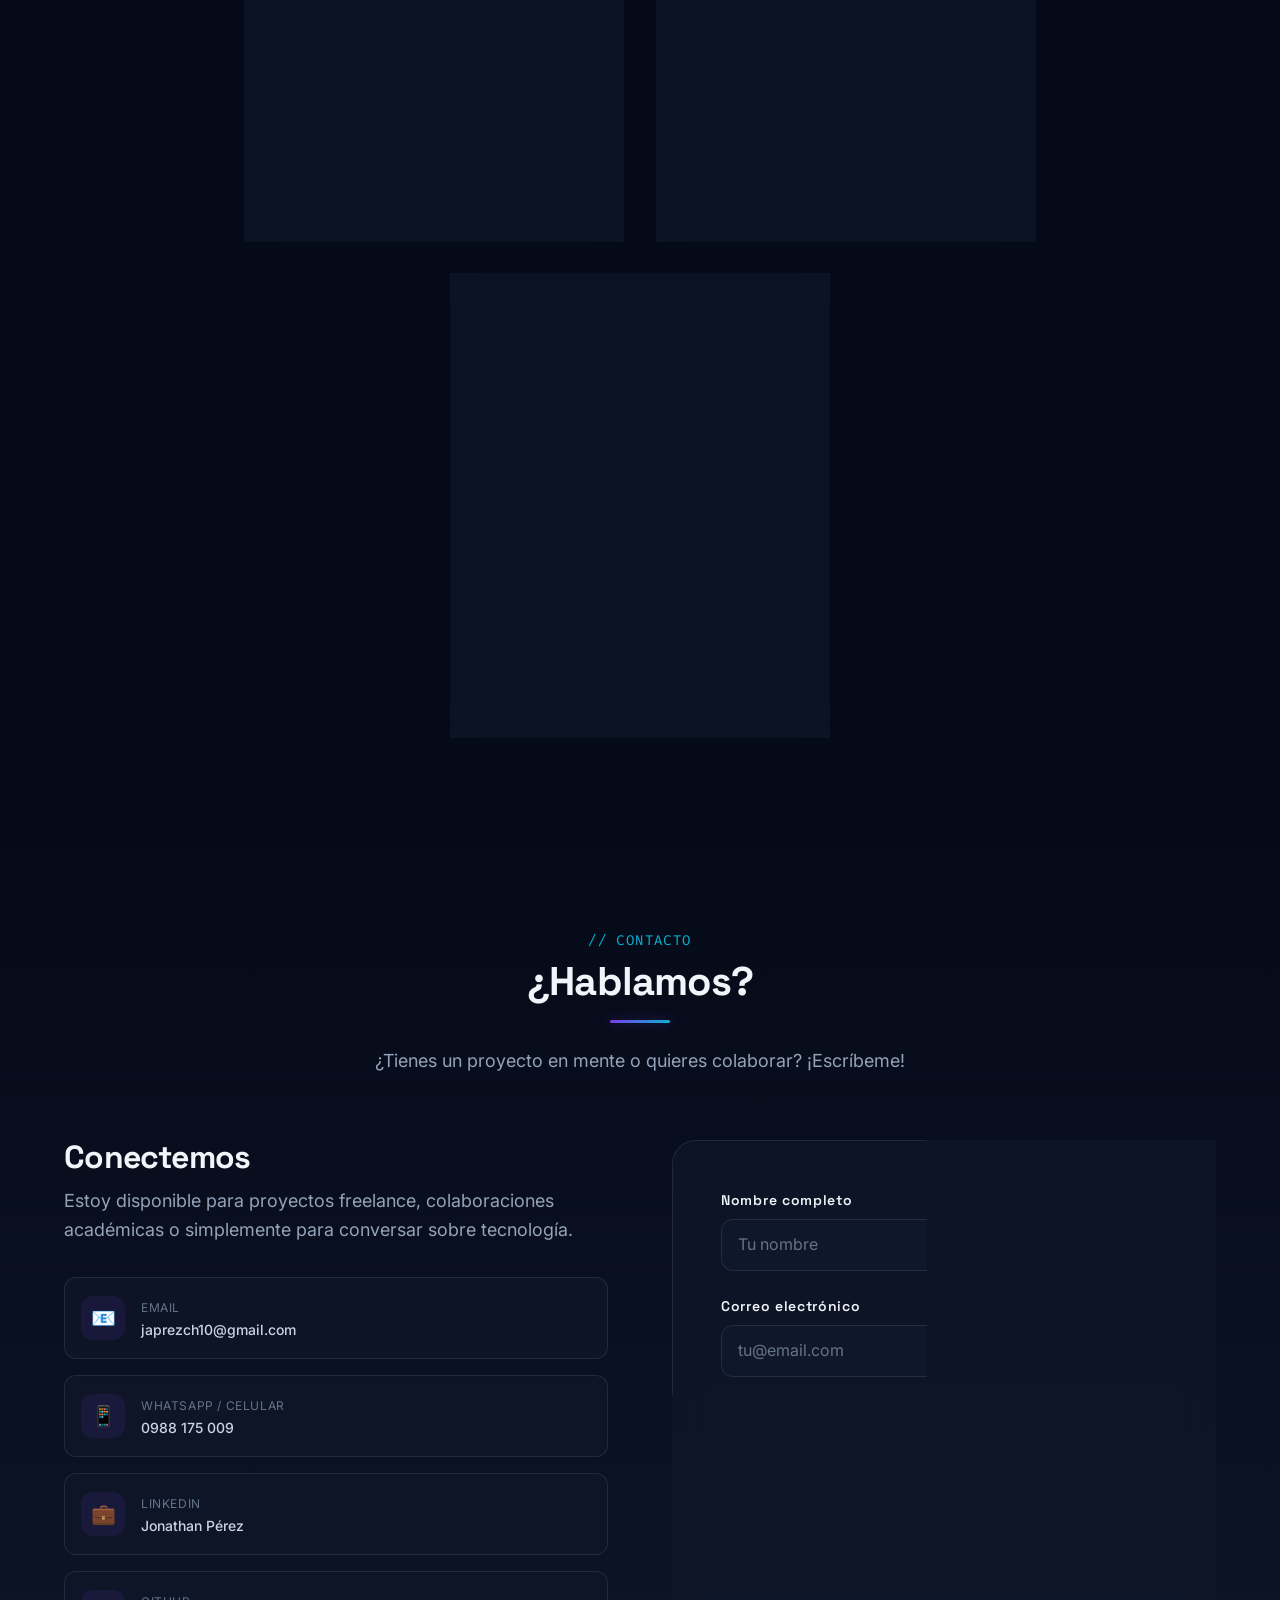
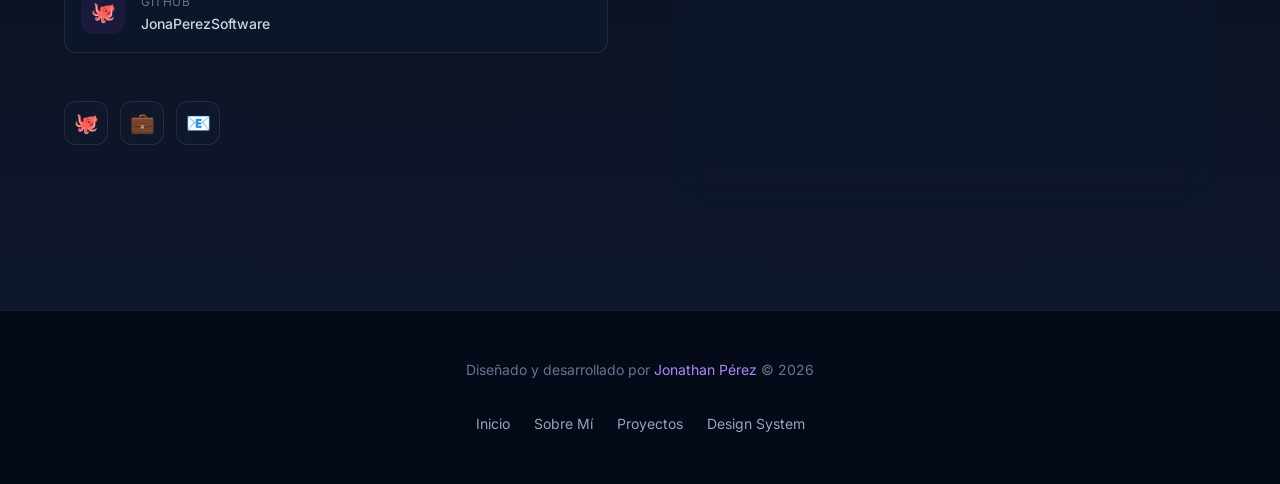
==== commit 7b423e7b: "Actualzacion de Proyectos" ====
--- a/index.html
+++ b/index.html
@@ -10,6 +10,7 @@
   <meta name="theme-color" content="#050A18">
 
   <title>Jonathan Pérez | Portafolio — Software Engineering</title>
+  <link rel="icon" type="image/svg+xml" href="assets/images/logo.svg">
 
   <!-- Google Fonts -->
   <link rel="preconnect" href="https://fonts.googleapis.com">
@@ -504,33 +505,6 @@
                   data-project="talento-humano" title="Código confidencial no distribuible">🔒 Repositorio</button>
                 <button type="button" class="btn btn--secondary btn--sm" data-modal-trigger="talento-humano">🔍
                   Detalles</button>
-              </div>
-            </div>
-          </article>
-
-          <!-- Project 3: Juego de Preguntas -->
-          <article class="card card-project animate-on-scroll" data-technologies="javascript,html,css,bootstrap">
-            <div class="card-project__image-wrapper">
-              <figure>
-                <img src="assets/images/project-juego-preguntas.png"
-                  alt="Captura de la aplicación Juego de Preguntas interactivo" class="card-project__image"
-                  loading="lazy" width="600" height="375">
-                <div class="card-project__overlay" aria-hidden="true"></div>
-              </figure>
-            </div>
-            <div class="card-project__body">
-              <h3 class="card-project__title">Juego de Preguntas</h3>
-              <p class="card-project__description">Juego interactivo de trivia con temporizador dinámico, sistema de
-                puntuación, pistas y dos modos de juego (Un jugador y Versus por turnos).</p>
-              <div class="card-project__tags">
-                <span class="tag">JavaScript</span>
-                <span class="tag tag--primary">HTML5/CSS3</span>
-                <span class="tag tag--accent">Bootstrap</span>
-              </div>
-              <div class="card-project__actions">
-                <a href="https://github.com/JonaPerezSoftware/Juego-Preguntas" target="_blank" rel="noopener noreferrer"
-                  class="btn btn--ghost btn--sm">⟨/⟩ Código</a>
-                <button class="btn btn--secondary btn--sm" data-modal-trigger="juego-preguntas">🔍 Detalles</button>
               </div>
             </div>
           </article>
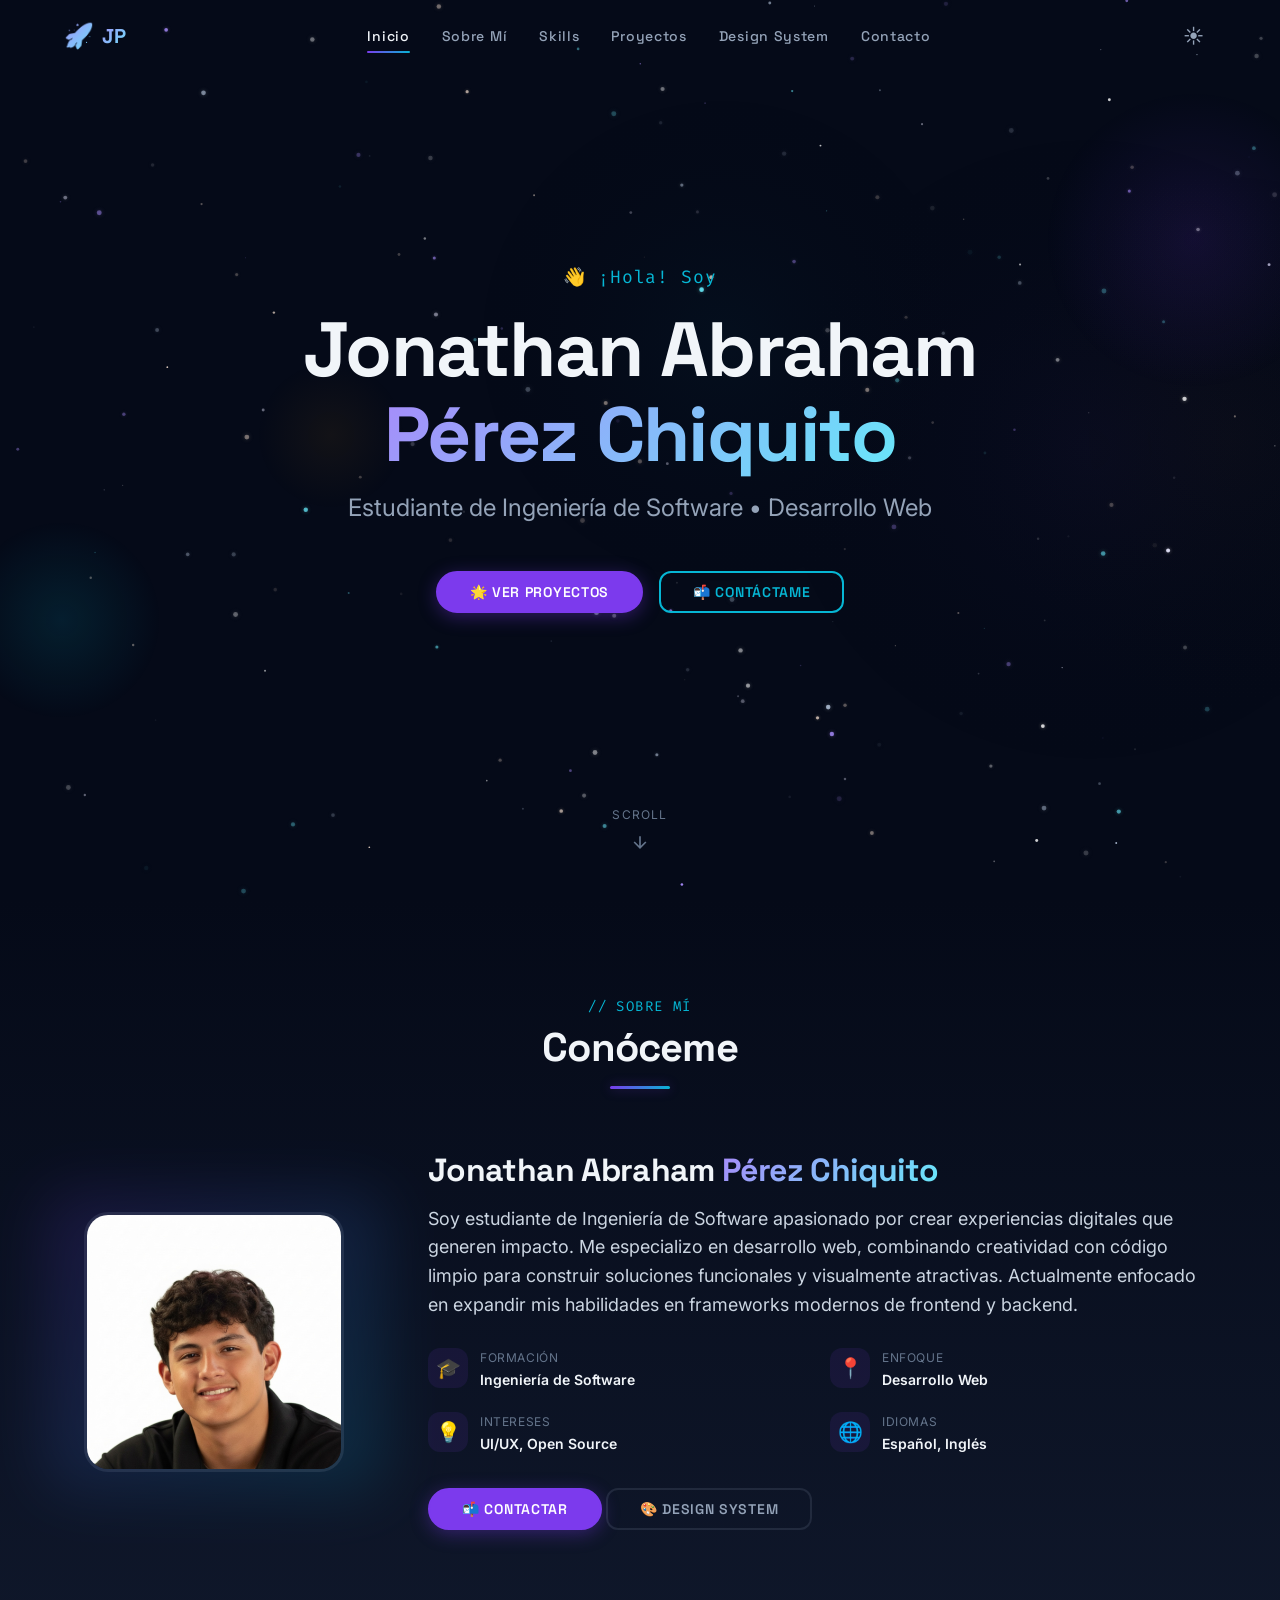
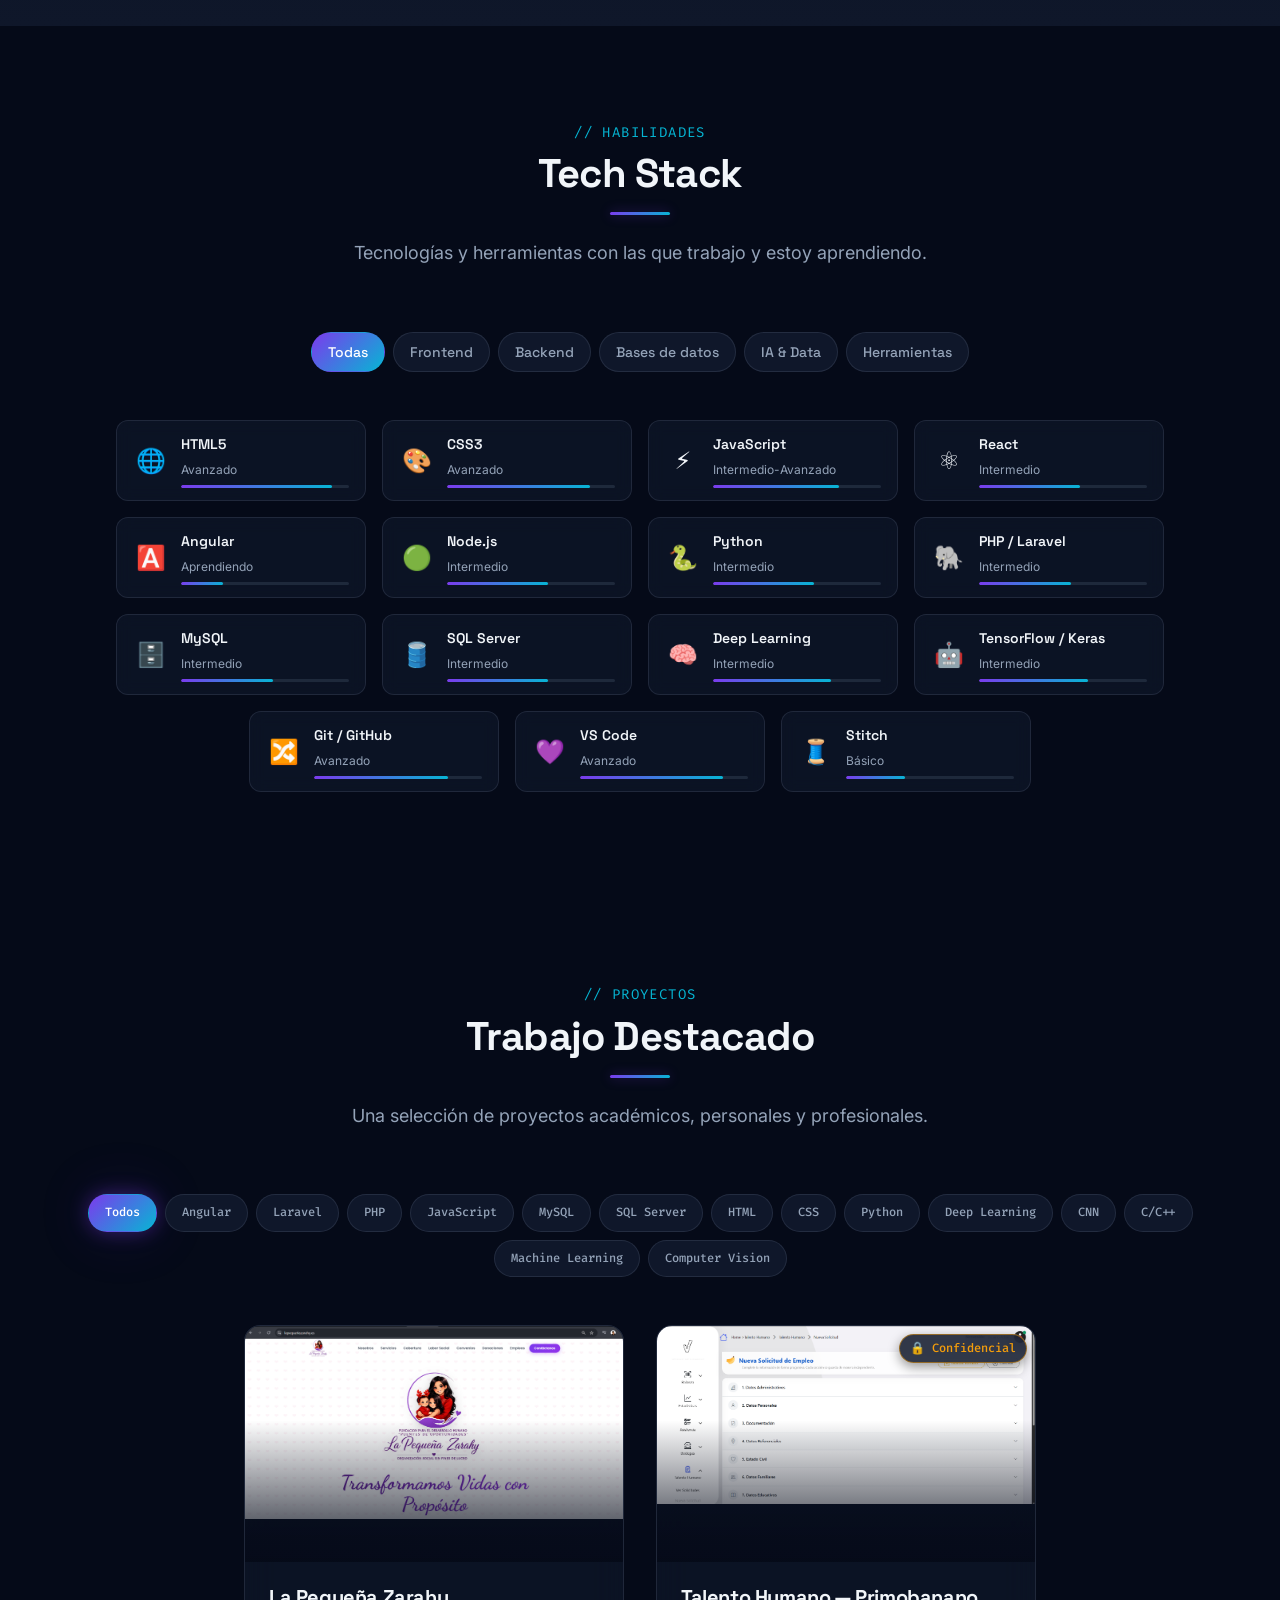
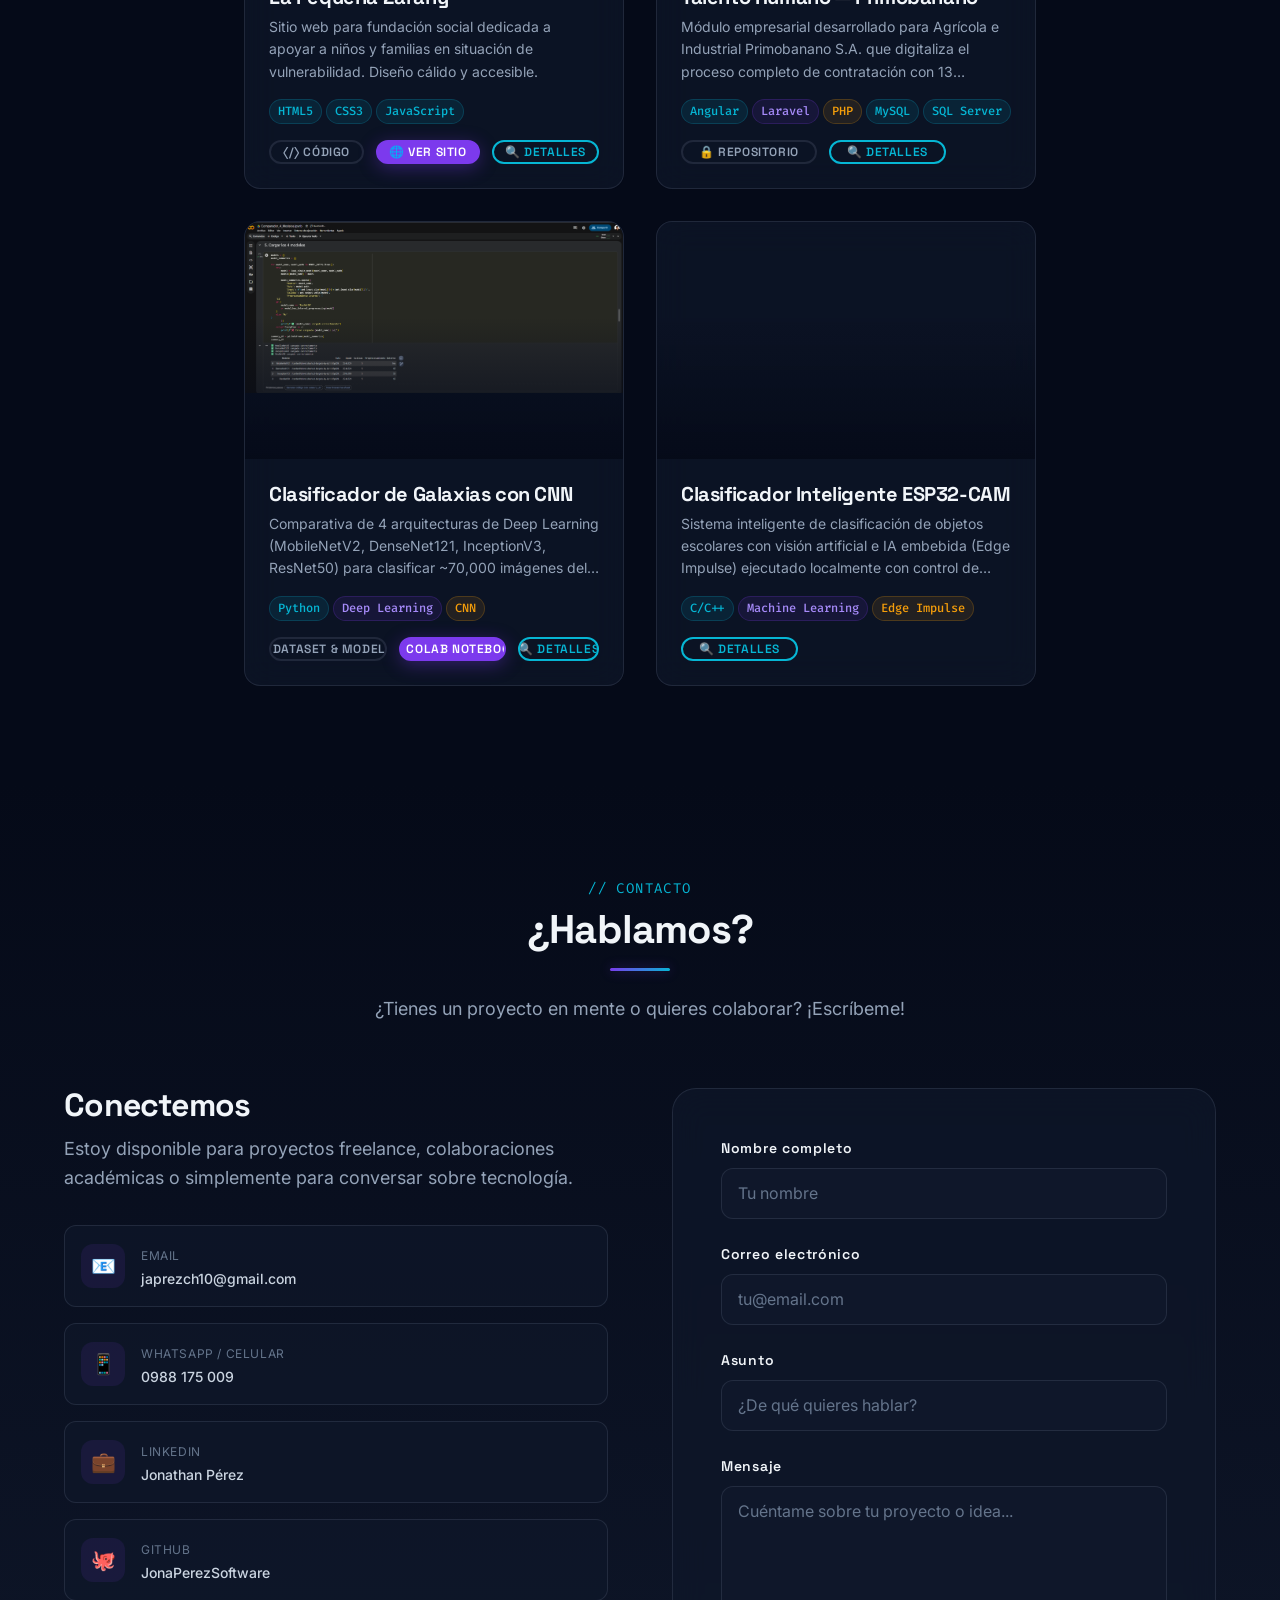
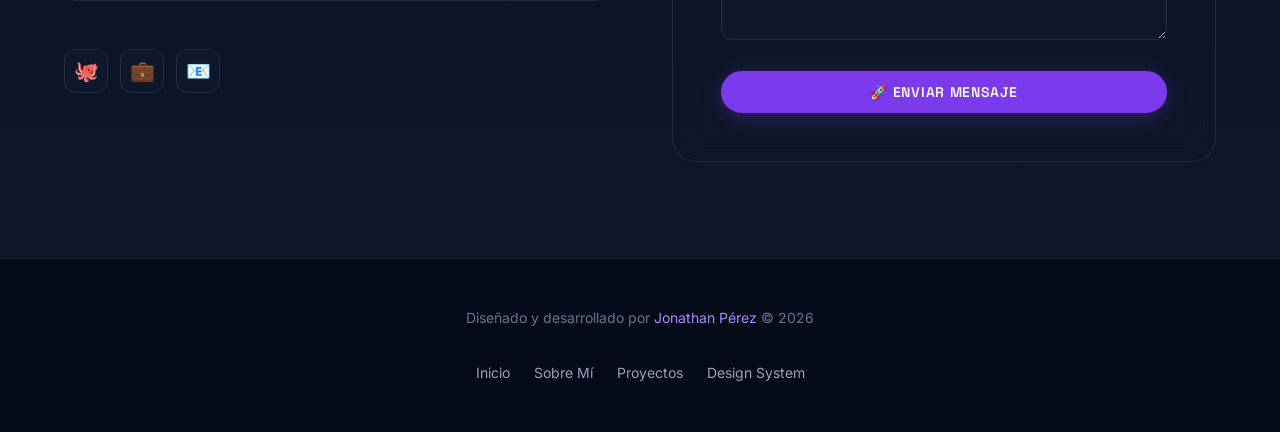
==== commit e63562cd: "Actualizacion" ====
--- a/index.html
+++ b/index.html
@@ -135,7 +135,7 @@
             <h3>Jonathan Abraham <span class="text-gradient">Pérez Chiquito</span></h3>
             <p class="about__bio">
               Soy estudiante de Ingeniería de Software apasionado por crear experiencias digitales que generen impacto.
-              Me especializo en desarrollo web full-stack, combinando creatividad con código limpio para construir
+              Me especializo en desarrollo web, combinando creatividad con código limpio para construir
               soluciones funcionales y visualmente atractivas.
               Actualmente enfocado en expandir mis habilidades en frameworks modernos de frontend y backend.
             </p>
@@ -152,7 +152,7 @@
                 <div class="about__detail-icon" aria-hidden="true">📍</div>
                 <div>
                   <span class="about__detail-label">Enfoque</span>
-                  <p class="about__detail-value">Desarrollo Web Full-Stack</p>
+                  <p class="about__detail-value">Desarrollo Web</p>
                 </div>
               </div>
               <div class="about__detail">
@@ -251,16 +251,6 @@
             </div>
           </div>
 
-          <div class="skill-badge animate-on-scroll" data-category="frontend">
-            <div class="skill-badge__icon" aria-hidden="true">💚</div>
-            <div class="skill-badge__info">
-              <p class="skill-badge__name">Vue.js</p>
-              <span class="skill-badge__level">Básico</span>
-              <div class="skill-badge__bar">
-                <div class="skill-badge__bar-fill" data-level="35"></div>
-              </div>
-            </div>
-          </div>
 
           <div class="skill-badge animate-on-scroll" data-category="frontend">
             <div class="skill-badge__icon" aria-hidden="true">🅰️</div>
@@ -285,16 +275,6 @@
             </div>
           </div>
 
-          <div class="skill-badge animate-on-scroll" data-category="backend">
-            <div class="skill-badge__icon" aria-hidden="true">🚂</div>
-            <div class="skill-badge__info">
-              <p class="skill-badge__name">Express.js</p>
-              <span class="skill-badge__level">Intermedio</span>
-              <div class="skill-badge__bar">
-                <div class="skill-badge__bar-fill" data-level="55"></div>
-              </div>
-            </div>
-          </div>
 
           <div class="skill-badge animate-on-scroll" data-category="backend">
             <div class="skill-badge__icon" aria-hidden="true">🐍</div>
@@ -330,16 +310,6 @@
             </div>
           </div>
 
-          <div class="skill-badge animate-on-scroll" data-category="database">
-            <div class="skill-badge__icon" aria-hidden="true">🐘</div>
-            <div class="skill-badge__info">
-              <p class="skill-badge__name">PostgreSQL</p>
-              <span class="skill-badge__level">Básico</span>
-              <div class="skill-badge__bar">
-                <div class="skill-badge__bar-fill" data-level="40"></div>
-              </div>
-            </div>
-          </div>
 
           <div class="skill-badge animate-on-scroll" data-category="database">
             <div class="skill-badge__icon" aria-hidden="true">🛢️</div>
@@ -399,9 +369,9 @@
           </div>
 
           <div class="skill-badge animate-on-scroll" data-category="tools">
-            <div class="skill-badge__icon" aria-hidden="true">🎨</div>
-            <div class="skill-badge__info">
-              <p class="skill-badge__name">Figma</p>
+            <div class="skill-badge__icon" aria-hidden="true">🧵</div>
+            <div class="skill-badge__info">
+              <p class="skill-badge__name">Stitch</p>
               <span class="skill-badge__level">Básico</span>
               <div class="skill-badge__bar">
                 <div class="skill-badge__bar-fill" data-level="35"></div>
@@ -433,12 +403,14 @@
           <button class="filter-btn" data-filter="javascript">JavaScript</button>
           <button class="filter-btn" data-filter="mysql">MySQL</button>
           <button class="filter-btn" data-filter="sqlserver">SQL Server</button>
-          <button class="filter-btn" data-filter="bootstrap">Bootstrap</button>
           <button class="filter-btn" data-filter="html">HTML</button>
           <button class="filter-btn" data-filter="css">CSS</button>
           <button class="filter-btn" data-filter="python">Python</button>
           <button class="filter-btn" data-filter="deep-learning">Deep Learning</button>
           <button class="filter-btn" data-filter="cnn">CNN</button>
+          <button class="filter-btn" data-filter="c">C/C++</button>
+          <button class="filter-btn" data-filter="machine-learning">Machine Learning</button>
+          <button class="filter-btn" data-filter="computer-vision">Computer Vision</button>
         </div>
 
         <!-- Projects Grid -->
@@ -513,27 +485,54 @@
           <article class="card card-project animate-on-scroll" data-technologies="python,deep-learning,cnn">
             <div class="card-project__image-wrapper">
               <figure>
-                <img src="assets/images/galaxy-1.png"
-                  alt="Clasificador de Galaxias con Deep Learning" class="card-project__image"
-                  loading="lazy" width="600" height="375"
+                <img src="assets/images/galaxy-1.png" alt="Clasificador de Galaxias con Deep Learning"
+                  class="card-project__image" loading="lazy" width="600" height="375"
                   style="object-position: top center;">
                 <div class="card-project__overlay" aria-hidden="true"></div>
               </figure>
             </div>
             <div class="card-project__body">
               <h3 class="card-project__title">Clasificador de Galaxias con CNN</h3>
-              <p class="card-project__description">Comparativa de 4 arquitecturas de Deep Learning (MobileNetV2, DenseNet121, InceptionV3, ResNet50) para clasificar ~70,000 imágenes del dataset Galaxy Zoo en 5 clases.</p>
+              <p class="card-project__description">Comparativa de 4 arquitecturas de Deep Learning (MobileNetV2,
+                DenseNet121, InceptionV3, ResNet50) para clasificar ~70,000 imágenes del dataset Galaxy Zoo en 5 clases.
+              </p>
               <div class="card-project__tags">
                 <span class="tag">Python</span>
                 <span class="tag tag--primary">Deep Learning</span>
                 <span class="tag tag--accent">CNN</span>
               </div>
               <div class="card-project__actions">
-                <a href="https://drive.google.com/drive/folders/1IU6pQ9-1LKThClcSjsQqAKSxmV4D7Y5Y?usp=sharing" target="_blank"
-                  rel="noopener noreferrer" class="btn btn--ghost btn--sm" title="Google Drive">📁 Dataset & Modelos</a>
-                <a href="https://drive.google.com/file/d/11F64jBACLS7-QhIHG9iuMeIB8kTi8SE0/view?usp=sharing" target="_blank" rel="noopener noreferrer"
-                  class="btn btn--primary btn--sm">📓 Colab Notebook</a>
+                <a href="https://drive.google.com/drive/folders/1IU6pQ9-1LKThClcSjsQqAKSxmV4D7Y5Y?usp=sharing"
+                  target="_blank" rel="noopener noreferrer" class="btn btn--ghost btn--sm" title="Google Drive">📁
+                  Dataset & Modelos</a>
+                <a href="https://drive.google.com/file/d/11F64jBACLS7-QhIHG9iuMeIB8kTi8SE0/view?usp=sharing"
+                  target="_blank" rel="noopener noreferrer" class="btn btn--primary btn--sm">📓 Colab Notebook</a>
                 <button class="btn btn--secondary btn--sm" data-modal-trigger="galaxy">🔍 Detalles</button>
+              </div>
+            </div>
+          </article>
+
+          <!-- Project 5: Clasificador de Objetos Escolares -->
+          <article class="card card-project animate-on-scroll"
+            data-technologies="c,c++,machine-learning,computer-vision">
+            <div class="card-project__image-wrapper">
+              <figure>
+                <video src="assets/images/video%20de%20respaldo%20modelo.mp4" class="card-project__image" autoplay muted
+                  loop playsinline style="object-fit: cover; width: 100%; height: 100%;"></video>
+                <div class="card-project__overlay" aria-hidden="true"></div>
+              </figure>
+            </div>
+            <div class="card-project__body">
+              <h3 class="card-project__title">Clasificador Inteligente ESP32-CAM</h3>
+              <p class="card-project__description">Sistema inteligente de clasificación de objetos escolares con visión
+                artificial e IA embebida (Edge Impulse) ejecutado localmente con control de actuadores.</p>
+              <div class="card-project__tags">
+                <span class="tag">C/C++</span>
+                <span class="tag tag--primary">Machine Learning</span>
+                <span class="tag tag--accent">Edge Impulse</span>
+              </div>
+              <div class="card-project__actions">
+                <button class="btn btn--secondary btn--sm" data-modal-trigger="esp32-clasificador">🔍 Detalles</button>
               </div>
             </div>
           </article>
@@ -692,6 +691,8 @@
       <div class="modal__gallery" id="modal-gallery">
         <div class="modal__main-image-container">
           <img src="" alt="" class="modal__image" id="modal-main-image" loading="lazy">
+          <video src="" class="modal__video" id="modal-main-video" controls autoplay playsinline
+            style="display: none; width: 100%; border-radius: var(--radius-md);"></video>
           <span class="modal__image-caption" id="modal-image-caption" style="display: none;"></span>
         </div>
         <div class="modal__thumbnails" id="modal-thumbnails" style="display: none;"></div>
